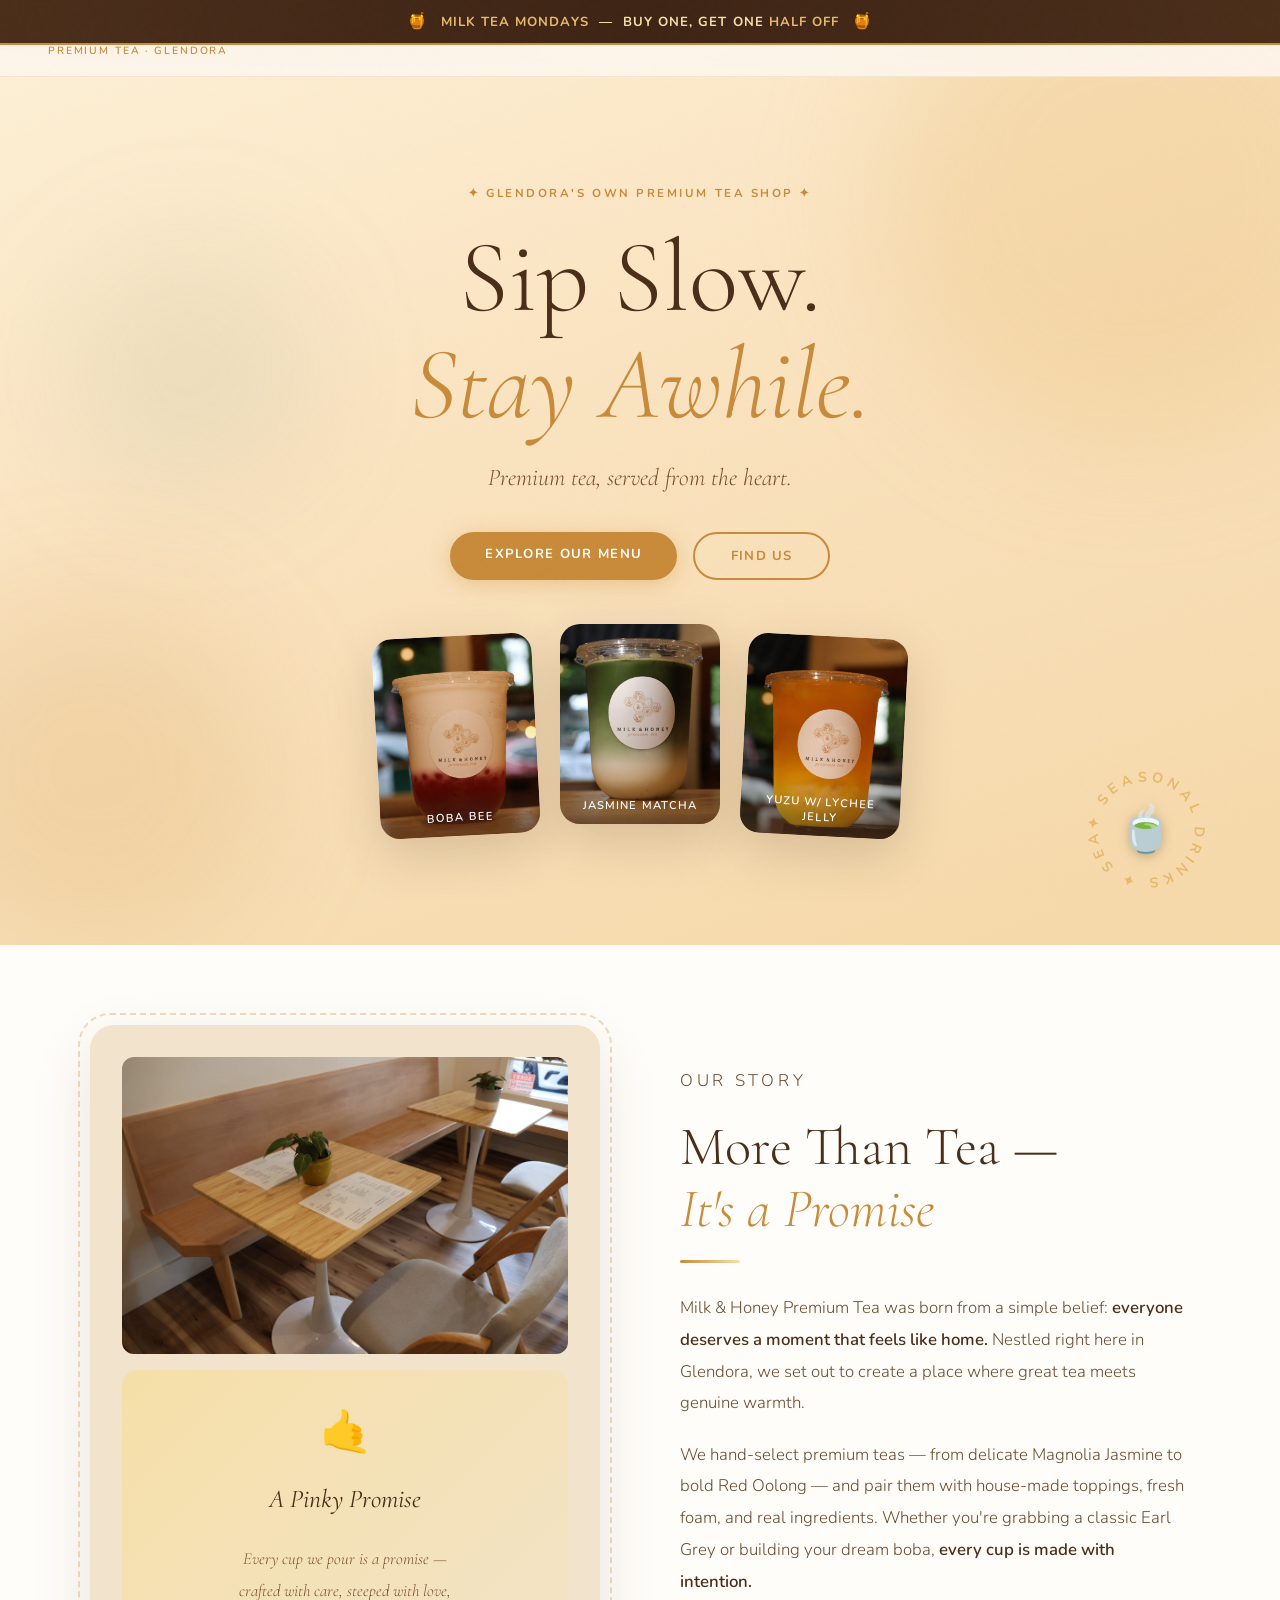
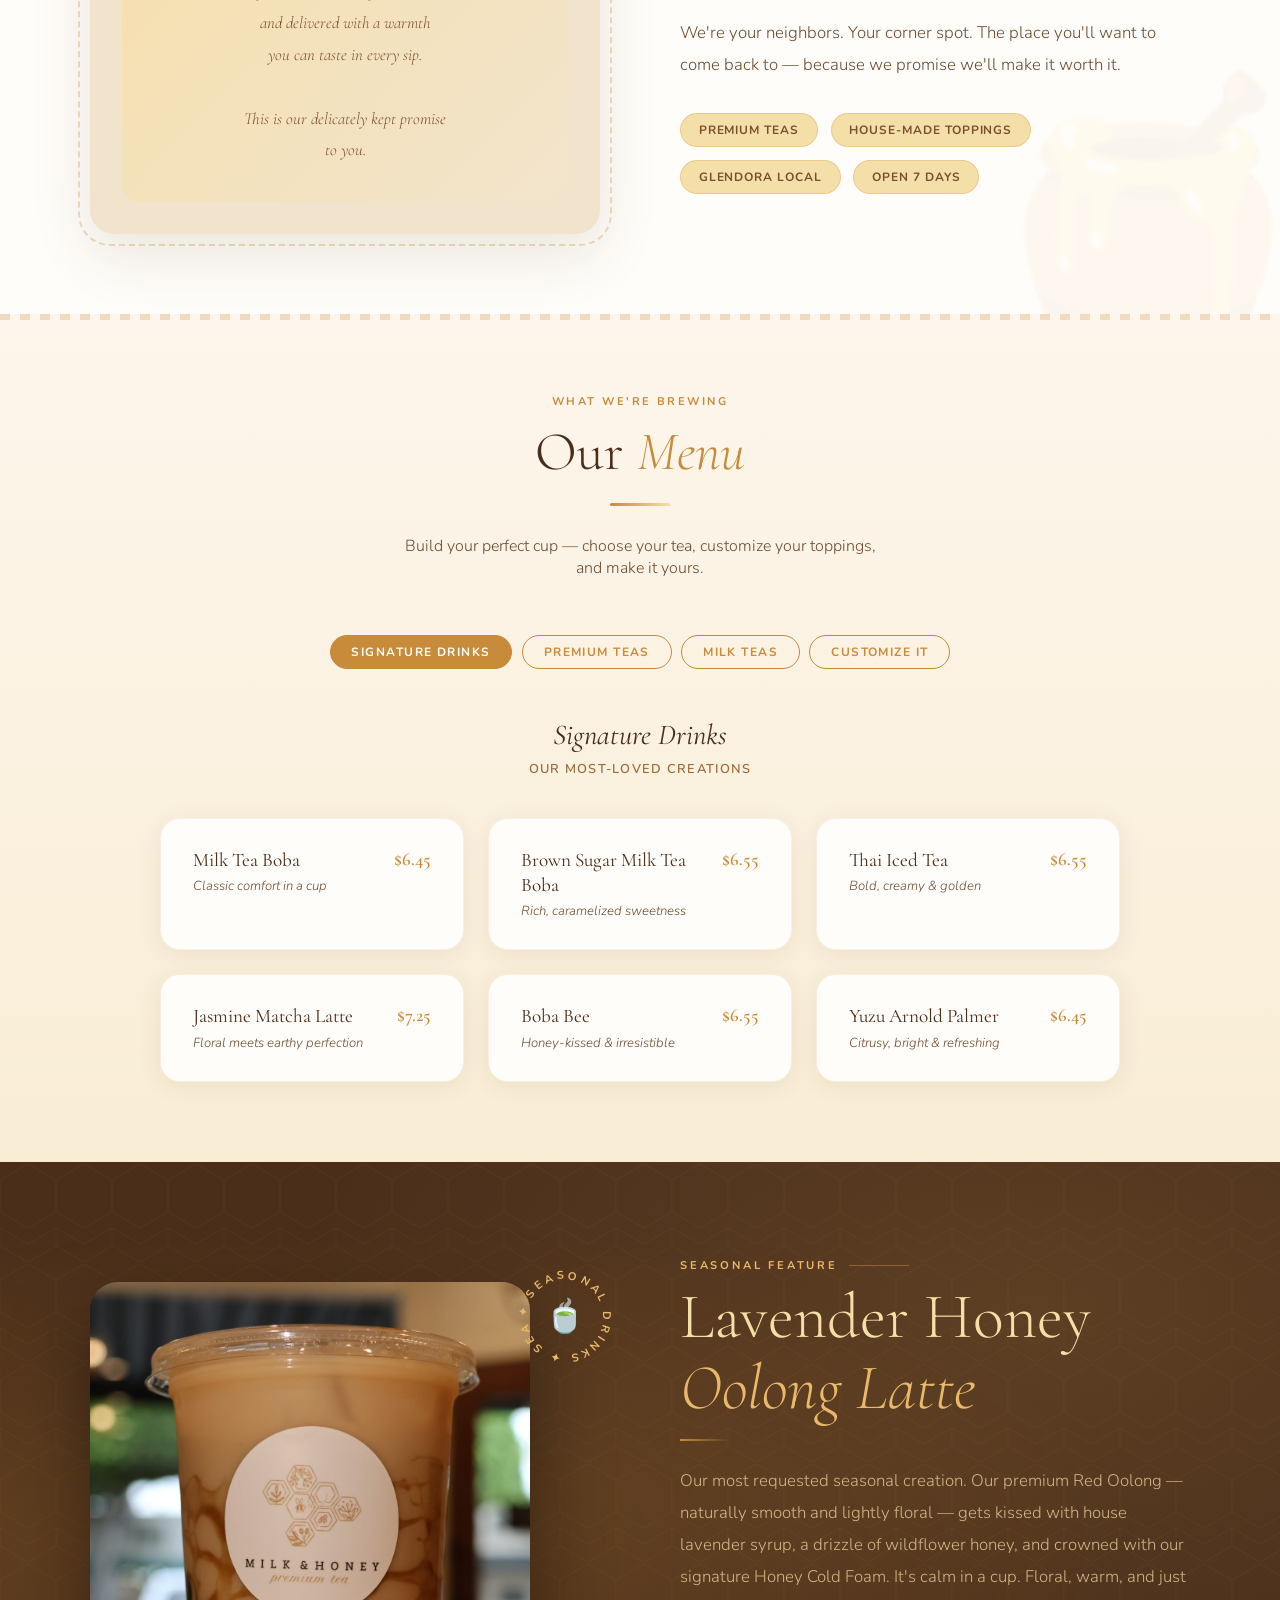
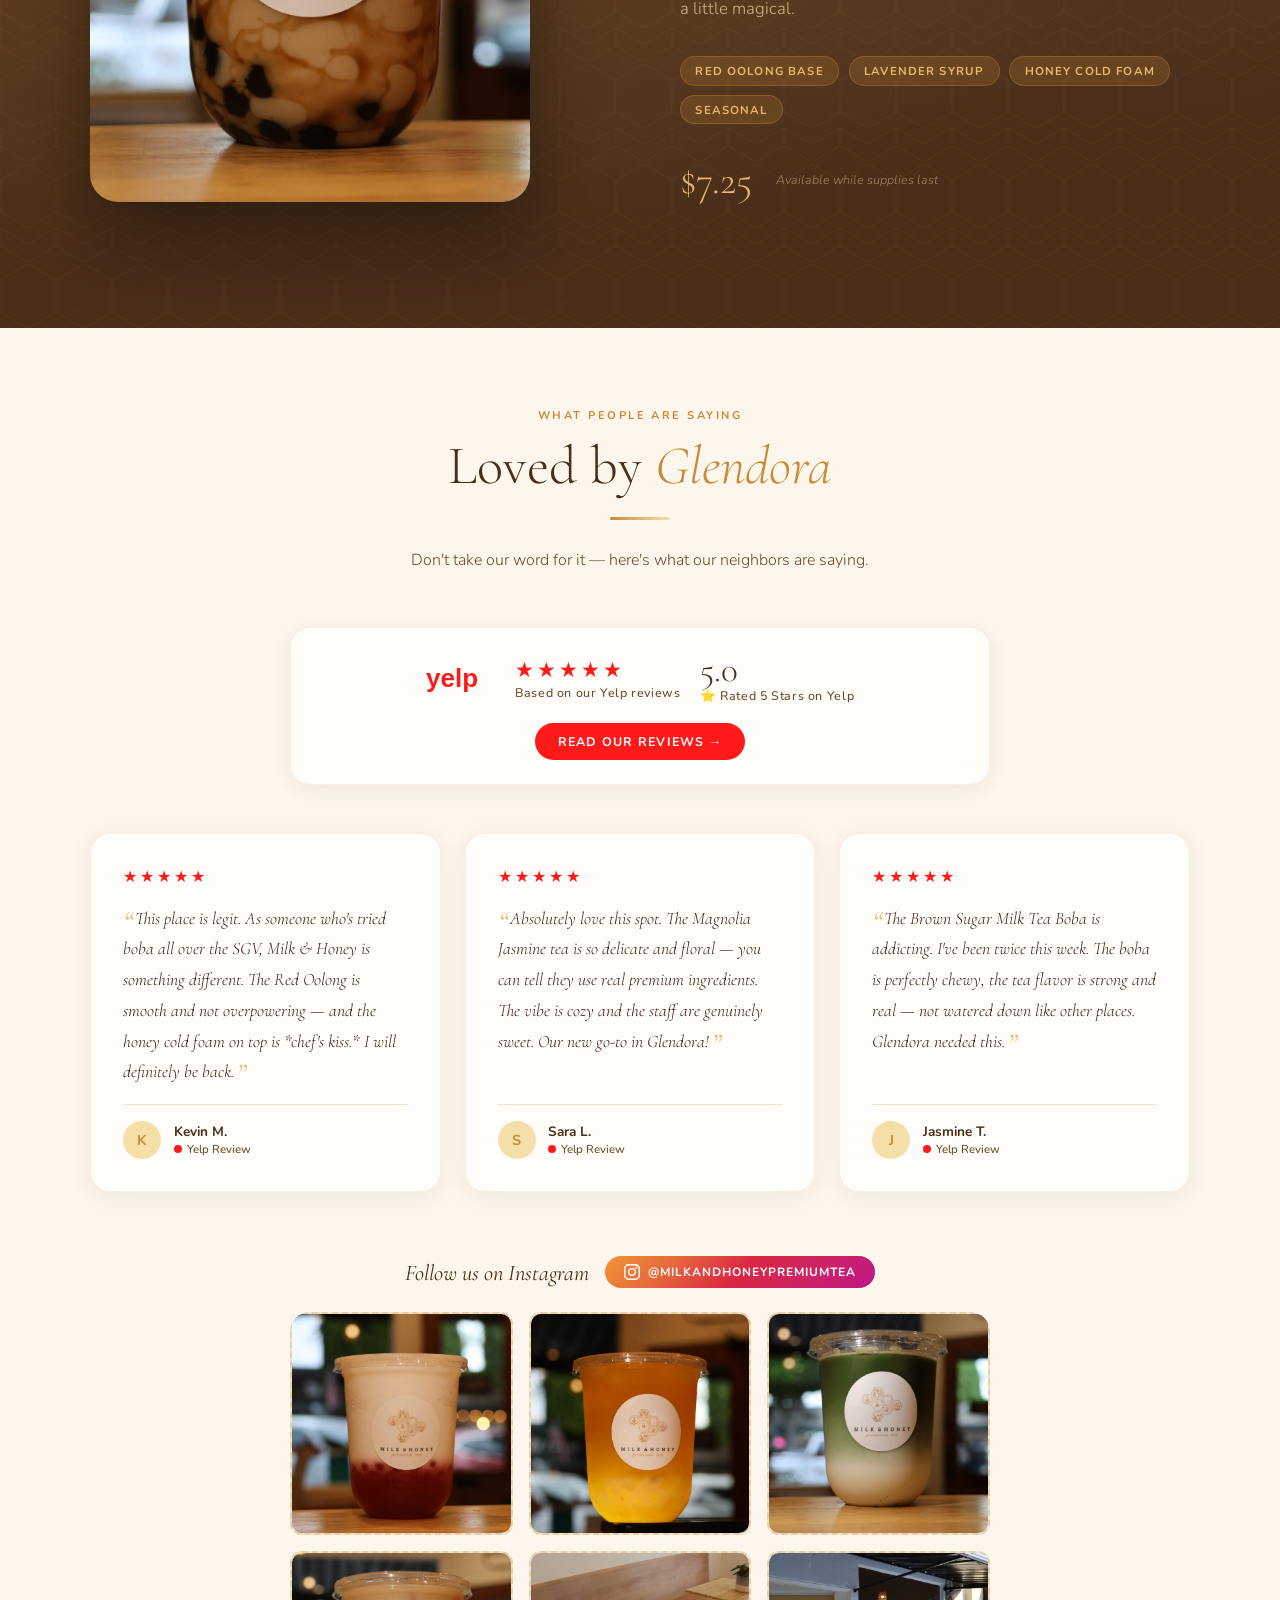
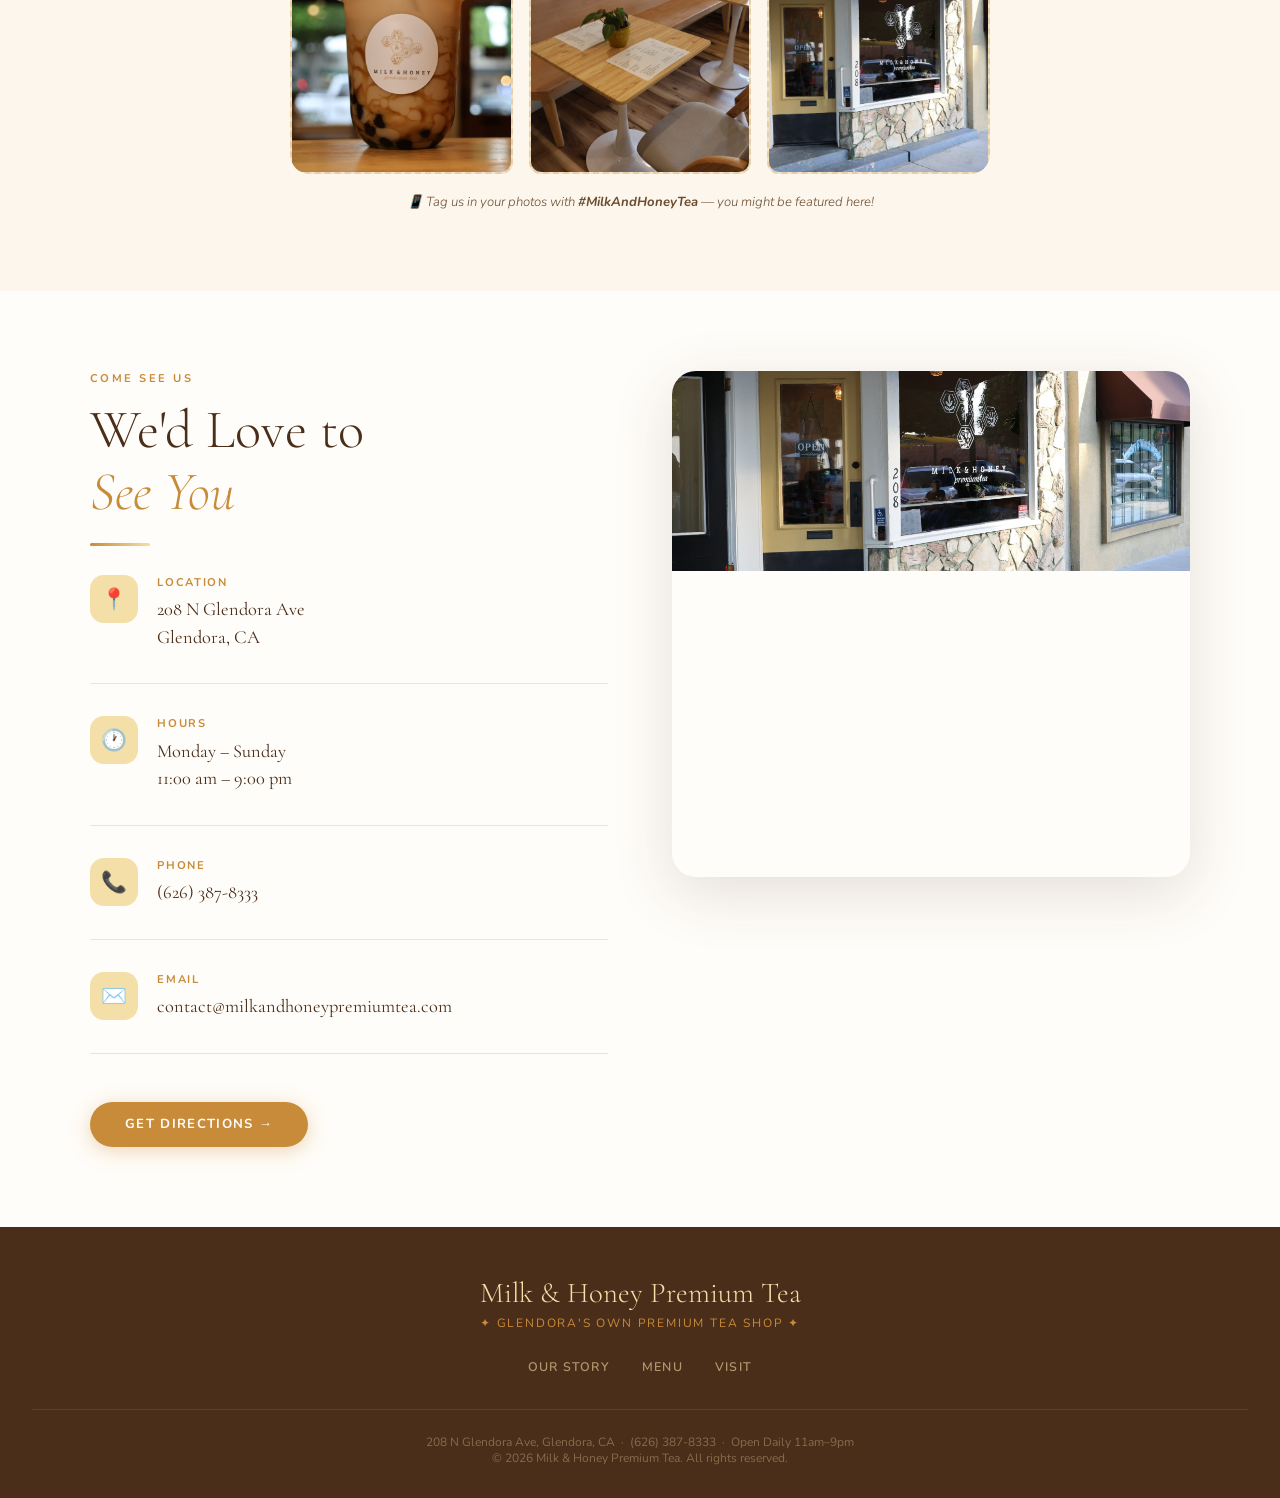
==== index.html @ 5b4aa3fb "Add files via upload" ====
<!DOCTYPE html>
<html lang="en">
<head>
<meta charset="UTF-8" />
<meta name="viewport" content="width=device-width, initial-scale=1.0" />
<title>Milk & Honey Premium Tea — Glendora's Own Premium Tea Shop</title>
<meta name="description" content="Milk & Honey Premium Tea is Glendora's cozy bubble tea house. Premium teas, boba drinks, and handcrafted lattes. Visit us at 208 N Glendora Ave. Open daily 11am–9pm." />
<link rel="preconnect" href="https://fonts.googleapis.com" />
<link rel="preconnect" href="https://fonts.gstatic.com" crossorigin />
<link href="https://fonts.googleapis.com/css2?family=Cormorant+Garamond:ital,wght@0,300;0,400;0,600;1,300;1,400&family=Nunito:wght@300;400;500;600;700&display=swap" rel="stylesheet" />
<style>
  :root {
    --honey:      #C88B3A;
    --honey-light:#E8B96A;
    --honey-pale: #F5DFA8;
    --cream:      #FDF6EC;
    --cream-dark: #F2E4CC;
    --warm-brown: #4A2E1A;
    --mid-brown:  #7A4F2D;
    --bark:       #9C6B3C;
    --sage:       #8A9E7E;
    --blush:      #EAD5C5;
    --white:      #FFFDF9;
    --text:       #3A2214;
    --text-soft:  #6B4C30;
  }

  *, *::before, *::after { box-sizing: border-box; margin: 0; padding: 0; }

  html { scroll-behavior: smooth; }

  body {
    font-family: 'Nunito', sans-serif;
    background: var(--cream);
    color: var(--text);
    overflow-x: hidden;
  }

  /* ========== NOISE TEXTURE OVERLAY ========== */
  body::before {
    content: '';
    position: fixed;
    inset: 0;
    background-image: url("data:image/svg+xml,%3Csvg viewBox='0 0 200 200' xmlns='http://www.w3.org/2000/svg'%3E%3Cfilter id='n'%3E%3CfeTurbulence type='fractalNoise' baseFrequency='0.9' numOctaves='4' stitchTiles='stitch'/%3E%3C/filter%3E%3Crect width='100%25' height='100%25' filter='url(%23n)' opacity='0.035'/%3E%3C/svg%3E");
    pointer-events: none;
    z-index: 9999;
    opacity: 0.4;
  }

  /* ========== MONDAY PROMO BANNER ========== */
  .monday-banner {
    display: block;
    background: linear-gradient(90deg, var(--warm-brown), #3E2415, var(--warm-brown));
    color: var(--honey-pale);
    text-align: center;
    padding: 0.65rem 2rem;
    font-size: 0.82rem;
    font-weight: 700;
    letter-spacing: 0.08em;
    text-transform: uppercase;
    position: relative;
    z-index: 101;
    border-bottom: 2px solid var(--honey);
  }
  .monday-banner span {
    color: var(--honey-light);
  }
  .monday-banner .bee {
    font-size: 1rem;
    margin: 0 0.5rem;
  }

/* ========== NAV ========== */
  nav {
    position: fixed;
    top: 0; left: 0; right: 0;
    z-index: 100;
    display: flex;
    align-items: center;
    justify-content: space-between;
    padding: 1.1rem 3rem;
    background: rgba(253, 246, 236, 0.92);
    backdrop-filter: blur(12px);
    border-bottom: 1px solid rgba(200,139,58,0.15);
    transition: box-shadow 0.3s;
  }
  nav.scrolled { box-shadow: 0 2px 24px rgba(74,46,26,0.10); }

  .nav-brand {
    font-family: 'Cormorant Garamond', serif;
    font-size: 1.45rem;
    font-weight: 400;
    color: var(--warm-brown);
    letter-spacing: 0.02em;
    text-decoration: none;
    line-height: 1.2;
  }
  .nav-brand span { display: block; font-size: 0.65rem; letter-spacing: 0.18em; text-transform: uppercase; color: var(--honey); font-family: 'Nunito', sans-serif; font-weight: 600; }

  .nav-links { display: flex; gap: 2.5rem; list-style: none; align-items: center; }
  .nav-links a {
    font-size: 0.8rem;
    letter-spacing: 0.14em;
    text-transform: uppercase;
    font-weight: 600;
    color: var(--mid-brown);
    text-decoration: none;
    transition: color 0.2s;
  }
  .nav-links a:hover { color: var(--honey); }
  .nav-links .order-btn { display: none !important; } 
  .nav-links .order-btn-HIDDEN {
    background: var(--honey);
    color: var(--white) !important;
    padding: 0.55rem 1.3rem;
    border-radius: 50px;
    transition: background 0.2s, transform 0.15s;
  }
  .nav-links .order-btn:hover { background: var(--warm-brown); transform: translateY(-1px); }

  /* ========== HERO ========== */
  .hero {
    min-height: 100vh;
    display: flex;
    flex-direction: column;
    align-items: center;
    justify-content: center;
    text-align: center;
    padding: 6rem 2rem 4rem;
    position: relative;
    overflow: hidden;
    background: linear-gradient(160deg, #FDF0D5 0%, #FAE3C0 40%, #F5D8A8 100%);
  }

  /* Honey drip decorative top */
  .hero::before {
    content: '';
    position: absolute;
    top: -2px; left: 0; right: 0;
    height: 8px;
    background: linear-gradient(90deg, var(--honey-light), var(--honey), var(--honey-pale), var(--honey), var(--honey-light));
    z-index: 2;
  }

  /* Decorative circles */
  .hero-orb {
    position: absolute;
    border-radius: 50%;
    filter: blur(60px);
    pointer-events: none;
  }
  .hero-orb-1 { width: 500px; height: 500px; background: rgba(232,185,106,0.25); top: -100px; right: -100px; }
  .hero-orb-2 { width: 350px; height: 350px; background: rgba(200,139,58,0.15); bottom: 0; left: -80px; }
  .hero-orb-3 { width: 250px; height: 250px; background: rgba(138,158,126,0.12); top: 200px; left: 5%; }

  .hero-eyebrow {
    font-size: 0.72rem;
    letter-spacing: 0.22em;
    text-transform: uppercase;
    color: var(--honey);
    font-weight: 700;
    margin-bottom: 1.4rem;
    opacity: 0;
    animation: fadeUp 0.8s 0.2s forwards;
  }

  .hero h1 {
    font-family: 'Cormorant Garamond', serif;
    font-size: clamp(3.2rem, 8vw, 6.5rem);
    font-weight: 300;
    color: var(--warm-brown);
    line-height: 1.05;
    max-width: 780px;
    margin-bottom: 0.5rem;
    opacity: 0;
    animation: fadeUp 0.9s 0.4s forwards;
  }
  .hero h1 em { font-style: italic; color: var(--honey); }

  .hero-tagline {
    font-family: 'Cormorant Garamond', serif;
    font-size: clamp(1.1rem, 2.5vw, 1.5rem);
    font-weight: 300;
    font-style: italic;
    color: var(--mid-brown);
    margin-top: 1rem;
    margin-bottom: 2.5rem;
    opacity: 0;
    animation: fadeUp 0.9s 0.6s forwards;
  }

  .hero-ctas {
    display: flex;
    gap: 1rem;
    flex-wrap: wrap;
    justify-content: center;
    opacity: 0;
    animation: fadeUp 0.9s 0.8s forwards;
  }

  .btn-primary {
    background: var(--honey);
    color: var(--white);
    padding: 0.85rem 2.2rem;
    border-radius: 50px;
    text-decoration: none;
    font-size: 0.82rem;
    letter-spacing: 0.1em;
    text-transform: uppercase;
    font-weight: 700;
    transition: background 0.25s, transform 0.2s, box-shadow 0.25s;
    box-shadow: 0 4px 20px rgba(200,139,58,0.35);
  }
  .btn-primary:hover { background: var(--warm-brown); transform: translateY(-2px); box-shadow: 0 8px 30px rgba(74,46,26,0.25); }

  .btn-outline {
    border: 2px solid var(--honey);
    color: var(--honey);
    padding: 0.82rem 2.2rem;
    border-radius: 50px;
    text-decoration: none;
    font-size: 0.82rem;
    letter-spacing: 0.1em;
    text-transform: uppercase;
    font-weight: 700;
    transition: all 0.25s;
  }
  .btn-outline:hover { background: var(--honey); color: var(--white); transform: translateY(-2px); }

  /* Floating tea cups decoration */
  .hero-images {
    display: flex;
    gap: 1.5rem;
    margin-top: 3.5rem;
    opacity: 0;
    animation: fadeUp 1s 1s forwards;
  }
  .tea-card-mini {
    width: 160px;
    height: 200px;
    border-radius: 20px;
    overflow: hidden;
    box-shadow: 0 16px 50px rgba(74,46,26,0.18);
    position: relative;
    transform: rotate(-3deg);
    transition: transform 0.3s;
  }
  .tea-card-mini:nth-child(2) { transform: rotate(0deg) translateY(-12px); }
  .tea-card-mini:nth-child(3) { transform: rotate(3deg); }
  .tea-card-mini:hover { transform: rotate(0deg) translateY(-8px) scale(1.04); }
  .tea-card-mini img { width: 100%; height: 100%; object-fit: cover; }
  .tea-card-mini .label {
    position: absolute;
    bottom: 0; left: 0; right: 0;
    background: linear-gradient(transparent, rgba(74,46,26,0.75));
    color: #fff;
    font-size: 0.7rem;
    letter-spacing: 0.1em;
    text-transform: uppercase;
    font-weight: 600;
    padding: 1.2rem 0.8rem 0.7rem;
    text-align: center;
  }

  /* ========== SECTION DEFAULTS ========== */
  section { padding: 5rem 2rem; }
  .container { max-width: 1100px; margin: 0 auto; }
  .section-label {
    font-size: 0.7rem;
    letter-spacing: 0.22em;
    text-transform: uppercase;
    color: var(--honey);
    font-weight: 700;
    margin-bottom: 0.8rem;
  }
  .section-title {
    font-family: 'Cormorant Garamond', serif;
    font-size: clamp(2.2rem, 5vw, 3.4rem);
    font-weight: 300;
    color: var(--warm-brown);
    line-height: 1.15;
    margin-bottom: 1.2rem;
  }
  .section-title em { font-style: italic; color: var(--honey); }
  .divider {
    width: 60px; height: 3px;
    background: linear-gradient(90deg, var(--honey), var(--honey-pale));
    border-radius: 2px;
    margin-bottom: 1.8rem;
  }

  /* ========== ABOUT ========== */
  .about {
    background: var(--white);
    position: relative;
    overflow: hidden;
  }
  .about::after {
    content: '🍯';
    position: absolute;
    font-size: 18rem;
    opacity: 0.04;
    right: -3rem;
    bottom: -4rem;
    line-height: 1;
  }
  .about-inner {
    display: grid;
    grid-template-columns: 1fr 1fr;
    gap: 5rem;
    align-items: center;
  }
  .about-visual {
    position: relative;
  }
  .about-img-frame {
    background: var(--cream-dark);
    border-radius: 24px;
    padding: 2rem;
    box-shadow: 0 20px 60px rgba(74,46,26,0.12);
    position: relative;
  }
  .about-img-frame::before {
    content: '';
    position: absolute;
    inset: -12px;
    border: 2px dashed rgba(200,139,58,0.3);
    border-radius: 32px;
    pointer-events: none;
  }
  .about-poem-box {
    background: linear-gradient(135deg, var(--honey-pale), var(--cream-dark));
    border-radius: 16px;
    padding: 2.2rem;
    text-align: center;
  }
  .about-poem-box .poem-title {
    font-family: 'Cormorant Garamond', serif;
    font-size: 1.6rem;
    font-weight: 400;
    font-style: italic;
    color: var(--warm-brown);
    margin-bottom: 1.2rem;
  }
  .about-poem-box p {
    font-family: 'Cormorant Garamond', serif;
    font-size: 1.05rem;
    font-style: italic;
    color: var(--mid-brown);
    line-height: 1.9;
    font-weight: 300;
  }
  .pinky-icon {
    font-size: 2.5rem;
    display: block;
    margin-bottom: 1rem;
  }

  .about-text { position: relative; z-index: 1; }
  .about-text p {
    font-size: 1.05rem;
    color: var(--text-soft);
    line-height: 1.9;
    margin-bottom: 1.2rem;
    font-weight: 300;
  }
  .about-text p strong { color: var(--warm-brown); font-weight: 600; }
  .about-badges {
    display: flex;
    gap: 0.8rem;
    flex-wrap: wrap;
    margin-top: 2rem;
  }
  .badge {
    background: var(--honey-pale);
    color: var(--mid-brown);
    font-size: 0.75rem;
    font-weight: 700;
    letter-spacing: 0.08em;
    text-transform: uppercase;
    padding: 0.5rem 1.1rem;
    border-radius: 50px;
    border: 1px solid rgba(200,139,58,0.25);
  }

  /* ========== MENU ========== */
  .menu-section {
    background: linear-gradient(180deg, var(--cream) 0%, #F9EDD5 100%);
    position: relative;
  }
  .menu-section::before {
    content: '';
    position: absolute;
    top: 0; left: 0; right: 0;
    height: 6px;
    background: repeating-linear-gradient(90deg, var(--honey) 0, var(--honey) 10px, transparent 10px, transparent 20px);
    opacity: 0.25;
  }

  .menu-header { text-align: center; margin-bottom: 3.5rem; }
  .menu-header .divider { margin: 0 auto 1.8rem; }

  /* Category tabs */
  .menu-tabs {
    display: flex;
    gap: 0.6rem;
    flex-wrap: wrap;
    justify-content: center;
    margin-bottom: 3rem;
  }
  .tab-btn {
    background: transparent;
    border: 1.5px solid var(--honey);
    color: var(--honey);
    font-family: 'Nunito', sans-serif;
    font-size: 0.75rem;
    font-weight: 700;
    letter-spacing: 0.12em;
    text-transform: uppercase;
    padding: 0.5rem 1.3rem;
    border-radius: 50px;
    cursor: pointer;
    transition: all 0.2s;
  }
  .tab-btn.active, .tab-btn:hover {
    background: var(--honey);
    color: var(--white);
  }

  /* Menu categories */
  .menu-category { display: none; }
  .menu-category.active { display: block; animation: fadeIn 0.4s forwards; }

  .menu-cat-title {
    font-family: 'Cormorant Garamond', serif;
    font-size: 1.8rem;
    font-style: italic;
    font-weight: 400;
    color: var(--warm-brown);
    text-align: center;
    margin-bottom: 0.5rem;
  }
  .menu-cat-sub {
    text-align: center;
    font-size: 0.8rem;
    letter-spacing: 0.1em;
    text-transform: uppercase;
    color: var(--bark);
    margin-bottom: 2.5rem;
    font-weight: 600;
  }

  /* Signature drinks — card layout */
  .menu-cards {
    display: grid;
    grid-template-columns: repeat(auto-fill, minmax(280px, 1fr));
    gap: 1.5rem;
    max-width: 960px;
    margin: 0 auto;
  }
  .menu-card {
    background: var(--white);
    border-radius: 20px;
    padding: 1.8rem 2rem;
    box-shadow: 0 4px 24px rgba(74,46,26,0.08);
    border: 1px solid rgba(200,139,58,0.12);
    transition: transform 0.25s, box-shadow 0.25s;
    display: flex;
    justify-content: space-between;
    align-items: flex-start;
  }
  .menu-card:hover { transform: translateY(-4px); box-shadow: 0 12px 40px rgba(74,46,26,0.14); }
  .menu-card-name {
    font-family: 'Cormorant Garamond', serif;
    font-size: 1.2rem;
    font-weight: 400;
    color: var(--warm-brown);
    line-height: 1.3;
    flex: 1;
  }
  .menu-card-desc {
    font-size: 0.82rem;
    color: var(--text-soft);
    margin-top: 0.3rem;
    font-weight: 300;
    font-style: italic;
  }
  .menu-card-price {
    font-family: 'Cormorant Garamond', serif;
    font-size: 1.15rem;
    font-weight: 600;
    color: var(--honey);
    white-space: nowrap;
    margin-left: 1rem;
  }

  /* Simple list layout */
  .menu-list {
    display: grid;
    grid-template-columns: repeat(auto-fill, minmax(220px, 1fr));
    gap: 0.8rem;
    max-width: 960px;
    margin: 0 auto;
  }
  .menu-list-item {
    background: var(--white);
    border-radius: 12px;
    padding: 0.9rem 1.2rem;
    display: flex;
    align-items: center;
    gap: 0.7rem;
    font-size: 0.92rem;
    color: var(--mid-brown);
    font-weight: 500;
    border: 1px solid rgba(200,139,58,0.12);
    transition: border-color 0.2s, background 0.2s;
  }
  .menu-list-item:hover { border-color: var(--honey-light); background: var(--cream-dark); }
  .menu-list-item::before { content: '✦'; color: var(--honey-light); font-size: 0.65rem; flex-shrink: 0; }

  /* Toppings/foam grid */
  .add-on-grid {
    max-width: 960px;
    margin: 0 auto;
    display: grid;
    grid-template-columns: 1fr 1fr;
    gap: 2rem;
  }
  .add-on-box {
    background: var(--white);
    border-radius: 20px;
    padding: 2rem;
    border: 1px solid rgba(200,139,58,0.15);
    box-shadow: 0 4px 20px rgba(74,46,26,0.06);
  }
  .add-on-box-title {
    font-family: 'Cormorant Garamond', serif;
    font-size: 1.3rem;
    font-weight: 400;
    color: var(--warm-brown);
    margin-bottom: 0.3rem;
  }
  .add-on-price-tag {
    display: inline-block;
    background: var(--honey-pale);
    color: var(--honey);
    font-size: 0.72rem;
    font-weight: 700;
    letter-spacing: 0.1em;
    padding: 0.2rem 0.7rem;
    border-radius: 50px;
    margin-bottom: 1rem;
  }
  .add-on-items {
    display: flex;
    flex-wrap: wrap;
    gap: 0.5rem;
  }
  .add-on-item {
    background: var(--cream);
    color: var(--text-soft);
    font-size: 0.8rem;
    padding: 0.35rem 0.85rem;
    border-radius: 50px;
    font-weight: 500;
    border: 1px solid var(--cream-dark);
    transition: all 0.2s;
  }
  .add-on-item:hover { background: var(--honey-pale); border-color: var(--honey-light); color: var(--warm-brown); cursor: default; }

  /* ========== ORDER BANNER ========== */
  .order-banner {
    background: var(--warm-brown);
    padding: 4rem 2rem;
    text-align: center;
    position: relative;
    overflow: hidden;
  }
  .order-banner::before {
    content: '';
    position: absolute;
    inset: 0;
    background: radial-gradient(ellipse at 70% 50%, rgba(200,139,58,0.25) 0%, transparent 65%);
  }
  .order-banner h2 {
    font-family: 'Cormorant Garamond', serif;
    font-size: clamp(2rem, 5vw, 3rem);
    font-weight: 300;
    color: var(--honey-pale);
    margin-bottom: 0.8rem;
    position: relative;
  }
  .order-banner p {
    font-size: 1rem;
    color: rgba(245,223,168,0.75);
    margin-bottom: 2rem;
    font-weight: 300;
    position: relative;
    max-width: 480px;
    margin-left: auto;
    margin-right: auto;
  }
  .order-banner .btn-primary {
    background: var(--honey);
    font-size: 0.9rem;
    padding: 1rem 2.8rem;
    position: relative;
    box-shadow: 0 8px 32px rgba(0,0,0,0.3);
  }
  .order-banner .btn-primary:hover { background: var(--honey-light); color: var(--warm-brown); }

  /* ========== VISIT ========== */
  .visit { background: var(--white); }
  .visit-inner {
    display: grid;
    grid-template-columns: 1fr 1fr;
    gap: 4rem;
    align-items: start;
  }
  .visit-info { }
  .info-row {
    display: flex;
    gap: 1.2rem;
    align-items: flex-start;
    margin-bottom: 2rem;
    padding-bottom: 2rem;
    border-bottom: 1px solid var(--cream-dark);
  }
  .info-row:last-child { border-bottom: none; }
  .info-icon {
    width: 48px;
    height: 48px;
    background: var(--honey-pale);
    border-radius: 14px;
    display: flex;
    align-items: center;
    justify-content: center;
    font-size: 1.3rem;
    flex-shrink: 0;
  }
  .info-label {
    font-size: 0.7rem;
    letter-spacing: 0.15em;
    text-transform: uppercase;
    color: var(--honey);
    font-weight: 700;
    margin-bottom: 0.4rem;
  }
  .info-value {
    font-family: 'Cormorant Garamond', serif;
    font-size: 1.15rem;
    color: var(--warm-brown);
    font-weight: 400;
    line-height: 1.5;
  }
  .info-value a { color: var(--warm-brown); text-decoration: none; }
  .info-value a:hover { color: var(--honey); }

  .visit-map {
    border-radius: 24px;
    overflow: hidden;
    box-shadow: 0 16px 60px rgba(74,46,26,0.15);
    height: auto;
  }
  .visit-map iframe { width: 100%; height: 300px; border: 0; display: block; }

  /* ========== FOOTER ========== */
  footer {
    background: var(--warm-brown);
    color: rgba(245,223,168,0.7);
    padding: 3rem 2rem 2rem;
    text-align: center;
  }
  .footer-brand {
    font-family: 'Cormorant Garamond', serif;
    font-size: 1.8rem;
    font-weight: 300;
    color: var(--honey-pale);
    margin-bottom: 0.3rem;
  }
  .footer-tag {
    font-size: 0.75rem;
    letter-spacing: 0.15em;
    text-transform: uppercase;
    color: var(--honey);
    margin-bottom: 1.5rem;
  }
  .footer-links {
    display: flex;
    gap: 2rem;
    justify-content: center;
    list-style: none;
    margin-bottom: 2rem;
    flex-wrap: wrap;
  }
  .footer-links a {
    font-size: 0.78rem;
    letter-spacing: 0.1em;
    text-transform: uppercase;
    color: rgba(245,223,168,0.6);
    text-decoration: none;
    font-weight: 600;
    transition: color 0.2s;
  }
  .footer-links a:hover { color: var(--honey-light); }
  .footer-copy {
    font-size: 0.75rem;
    color: rgba(245,223,168,0.35);
    border-top: 1px solid rgba(200,139,58,0.2);
    padding-top: 1.5rem;
    margin-top: 1.5rem;
  }

  /* ========== SOCIAL PROOF ========== */
  .social-proof {
    background: var(--cream);
    padding: 5rem 2rem;
    position: relative;
    overflow: hidden;
  }
  .social-proof-header { text-align: center; margin-bottom: 3.5rem; }
  .social-proof-header .divider { margin: 0 auto 1.8rem; }

  /* ---- Yelp badge strip ---- */
  .yelp-strip {
    display: flex;
    align-items: center;
    justify-content: center;
    gap: 1.5rem;
    background: var(--white);
    border-radius: 20px;
    padding: 1.5rem 2.5rem;
    margin-bottom: 3rem;
    max-width: 700px;
    margin-left: auto;
    margin-right: auto;
    box-shadow: 0 4px 20px rgba(74,46,26,0.07);
    border: 1px solid rgba(200,139,58,0.12);
    flex-wrap: wrap;
    gap: 1.2rem;
  }
  .yelp-logo { display: flex; align-items: center; gap: 0.5rem; }
  .yelp-logo svg { width: 70px; height: auto; }
  .yelp-stars { display: flex; gap: 3px; }
  .yelp-star { color: #FF1A1A; font-size: 1.3rem; }
  .yelp-info { text-align: left; }
  .yelp-rating-num {
    font-family: 'Cormorant Garamond', serif;
    font-size: 2.2rem;
    font-weight: 300;
    color: var(--warm-brown);
    line-height: 1;
  }
  .yelp-count {
    font-size: 0.78rem;
    color: var(--text-soft);
    font-weight: 500;
    letter-spacing: 0.05em;
  }
  .yelp-btn {
    background: #FF1A1A;
    color: #fff;
    text-decoration: none;
    font-size: 0.78rem;
    font-weight: 700;
    letter-spacing: 0.1em;
    text-transform: uppercase;
    padding: 0.6rem 1.4rem;
    border-radius: 50px;
    transition: background 0.2s, transform 0.2s;
    white-space: nowrap;
  }
  .yelp-btn:hover { background: #cc0000; transform: translateY(-1px); }

  /* ---- Review cards ---- */
  .reviews-grid {
    display: grid;
    grid-template-columns: repeat(auto-fill, minmax(300px, 1fr));
    gap: 1.5rem;
    max-width: 1100px;
    margin: 0 auto 4rem;
  }
  .review-card {
    background: var(--white);
    border-radius: 20px;
    padding: 2rem;
    box-shadow: 0 4px 24px rgba(74,46,26,0.07);
    border: 1px solid rgba(200,139,58,0.12);
    display: flex;
    flex-direction: column;
    gap: 1rem;
    transition: transform 0.25s, box-shadow 0.25s;
  }
  .review-card:hover { transform: translateY(-4px); box-shadow: 0 12px 40px rgba(74,46,26,0.12); }
  .review-stars { display: flex; gap: 3px; }
  .review-star { color: #FF1A1A; font-size: 1rem; }
  .review-text {
    font-family: 'Cormorant Garamond', serif;
    font-size: 1.1rem;
    font-style: italic;
    font-weight: 300;
    color: var(--text);
    line-height: 1.75;
    flex: 1;
  }
  .review-text::before { content: '\201C'; color: var(--honey-light); font-size: 2rem; line-height: 0; vertical-align: -0.5rem; margin-right: 2px; }
  .review-text::after  { content: '\201D'; color: var(--honey-light); font-size: 2rem; line-height: 0; vertical-align: -0.5rem; margin-left: 2px; }
  .review-meta {
    display: flex;
    align-items: center;
    gap: 0.8rem;
    padding-top: 1rem;
    border-top: 1px solid var(--cream-dark);
  }
  .review-avatar {
    width: 38px; height: 38px;
    border-radius: 50%;
    background: var(--honey-pale);
    display: flex;
    align-items: center;
    justify-content: center;
    font-size: 0.9rem;
    font-weight: 700;
    color: var(--honey);
    flex-shrink: 0;
  }
  .review-name {
    font-size: 0.85rem;
    font-weight: 700;
    color: var(--warm-brown);
    line-height: 1.3;
  }
  .review-source {
    font-size: 0.72rem;
    color: var(--text-soft);
    font-weight: 500;
    display: flex;
    align-items: center;
    gap: 0.3rem;
  }
  .review-source::before { content: ''; display: inline-block; width: 8px; height: 8px; border-radius: 50%; background: #FF1A1A; }

  /* ---- Instagram section ---- */
  .insta-section { margin-top: 1rem; }
  .insta-header {
    display: flex;
    align-items: center;
    justify-content: center;
    gap: 1rem;
    margin-bottom: 1.5rem;
    flex-wrap: wrap;
  }
  .insta-handle {
    font-family: 'Cormorant Garamond', serif;
    font-size: 1.4rem;
    font-weight: 400;
    font-style: italic;
    color: var(--warm-brown);
  }
  .insta-badge {
    display: flex;
    align-items: center;
    gap: 0.5rem;
    text-decoration: none;
    background: linear-gradient(135deg, #f09433 0%, #e6683c 25%, #dc2743 50%, #cc2366 75%, #bc1888 100%);
    color: #fff;
    font-size: 0.75rem;
    font-weight: 700;
    letter-spacing: 0.08em;
    text-transform: uppercase;
    padding: 0.5rem 1.2rem;
    border-radius: 50px;
    transition: opacity 0.2s, transform 0.2s;
  }
  .insta-badge:hover { opacity: 0.88; transform: translateY(-1px); }
  .insta-grid {
    display: grid;
    grid-template-columns: repeat(3, 1fr);
    gap: 1rem;
    max-width: 700px;
    margin: 0 auto;
    border-radius: 20px;
    overflow: hidden;
  }
  .insta-placeholder {
    aspect-ratio: 1;
    background: var(--cream-dark);
    border-radius: 12px;
    display: flex;
    flex-direction: column;
    align-items: center;
    justify-content: center;
    gap: 0.5rem;
    cursor: pointer;
    transition: background 0.2s;
    text-decoration: none;
    border: 2px dashed rgba(200,139,58,0.25);
  }
  .insta-placeholder:hover { background: var(--honey-pale); }
  .insta-placeholder .insta-img {
    width: 100%;
    height: 100%;
    object-fit: cover;
    border-radius: 10px;
    display: block;
  }
  .insta-placeholder-icon { font-size: 2rem; opacity: 0.4; }
  .insta-placeholder-text { font-size: 0.7rem; color: var(--text-soft); font-weight: 600; letter-spacing: 0.08em; text-transform: uppercase; }
  .insta-note {
    text-align: center;
    margin-top: 1.2rem;
    font-size: 0.82rem;
    color: var(--text-soft);
    font-style: italic;
    font-weight: 300;
  }

  /* ========== HONEY DRIP DECOR ========== */
  .honey-drip {
    display: flex;
    justify-content: center;
    gap: 1.5rem;
    padding: 1.5rem 0;
    opacity: 0.25;
  }
  .drip { width: 3px; border-radius: 3px; background: var(--honey); }

  /* ========== ANIMATIONS ========== */
  @keyframes fadeUp {
    from { opacity: 0; transform: translateY(22px); }
    to   { opacity: 1; transform: translateY(0); }
  }
  @keyframes fadeIn {
    from { opacity: 0; } to { opacity: 1; }
  }

  .reveal {
    opacity: 0;
    transform: translateY(28px);
    transition: opacity 0.7s ease, transform 0.7s ease;
  }
  .reveal.visible { opacity: 1; transform: translateY(0); }

  /* ========== HAMBURGER ========== */
  .hamburger {
    display: none;
    background: none;
    border: none;
    cursor: pointer;
    flex-direction: column;
    gap: 5px;
    padding: 4px;
  }
  .hamburger span { display: block; width: 24px; height: 2px; background: var(--warm-brown); border-radius: 2px; transition: all 0.3s; }

  /* ========== DOTM HERO BUTTON ========== */
  .hero-dotm-wrap {
    position: absolute;
    bottom: 2.8rem;
    right: 4rem;
    animation: fadeUp 1s 1.2s forwards;
    opacity: 0;
  }
  .dotm-hero-btn {
    display: flex;
    align-items: center;
    justify-content: center;
    position: relative;
    width: 140px;
    height: 140px;
    text-decoration: none;
    transition: transform 0.3s;
  }
  .dotm-hero-btn:hover { transform: scale(1.1); }
  .dotm-hero-btn svg {
    position: absolute;
    inset: 0;
    width: 100%;
    height: 100%;
    animation: rotateBadge 12s linear infinite;
  }
  .dotm-hero-btn-icon {
    font-size: 2.8rem;
    z-index: 1;
    line-height: 1;
    filter: drop-shadow(0 2px 6px rgba(74,46,26,0.3));
  }
  @media (max-width: 768px) {
    .hero-dotm-wrap { right: 1rem; bottom: 1.2rem; }
    .dotm-hero-btn { width: 110px; height: 110px; }
    .dotm-hero-btn-icon { font-size: 2.1rem; }
  }

  /* ========== DRINK OF THE MONTH ========== */
  .dotm {
    background: var(--warm-brown);
    position: relative;
    overflow: hidden;
    padding: 6rem 2rem;
  }
  .dotm::before {
    content: '';
    position: absolute;
    inset: 0;
    background:
      radial-gradient(ellipse at 20% 50%, rgba(200,139,58,0.22) 0%, transparent 60%),
      radial-gradient(ellipse at 80% 20%, rgba(232,185,106,0.12) 0%, transparent 50%);
  }
  /* Honeycomb pattern */
  .dotm::after {
    content: '';
    position: absolute;
    inset: 0;
    background-image: url("data:image/svg+xml,%3Csvg xmlns='http://www.w3.org/2000/svg' width='56' height='100'%3E%3Cpath d='M28 66L0 50V18L28 2l28 16v32L28 66zm0 34L0 84V66l28 16 28-16v18L28 100z' fill='none' stroke='rgba(200,139,58,0.07)' stroke-width='1'/%3E%3C/svg%3E");
    pointer-events: none;
  }

  .dotm-inner {
    display: grid;
    grid-template-columns: 1fr 1fr;
    gap: 5rem;
    align-items: center;
    max-width: 1100px;
    margin: 0 auto;
    position: relative;
    z-index: 1;
  }

  .dotm-visual {
    position: relative;
  }
  .dotm-img-wrap {
    position: relative;
    display: inline-block;
    width: 100%;
  }
  .dotm-img-wrap img {
    width: 100%;
    max-width: 440px;
    height: 520px;
    object-fit: cover;
    border-radius: 28px;
    display: block;
    box-shadow: 0 32px 80px rgba(0,0,0,0.45);
  }
  /* Rotating badge */
  .dotm-badge {
    position: absolute;
    top: -20px;
    right: -20px;
    width: 110px;
    height: 110px;
    display: flex;
    align-items: center;
    justify-content: center;
    z-index: 2;
  }
  .dotm-badge svg {
    position: absolute;
    inset: 0;
    width: 100%;
    height: 100%;
    animation: rotateBadge 18s linear infinite;
  }
  .dotm-badge-icon {
    font-size: 2rem;
    z-index: 1;
  }
  @keyframes rotateBadge {
    from { transform: rotate(0deg); }
    to   { transform: rotate(360deg); }
  }

  /* Glow behind image */
  .dotm-glow {
    position: absolute;
    width: 300px;
    height: 300px;
    background: radial-gradient(circle, rgba(200,139,58,0.4) 0%, transparent 70%);
    top: 50%;
    left: 50%;
    transform: translate(-50%, -50%);
    filter: blur(50px);
    z-index: 0;
    pointer-events: none;
  }

  .dotm-content { color: var(--cream); }

  .dotm-overline {
    font-size: 0.7rem;
    letter-spacing: 0.25em;
    text-transform: uppercase;
    color: var(--honey-light);
    font-weight: 700;
    margin-bottom: 0.6rem;
    display: flex;
    align-items: center;
    gap: 0.7rem;
  }
  .dotm-overline::after {
    content: '';
    flex: 1;
    max-width: 60px;
    height: 1px;
    background: var(--honey);
    opacity: 0.5;
  }

  .dotm-month-title {
    font-family: 'Cormorant Garamond', serif;
    font-size: clamp(2.5rem, 5vw, 4rem);
    font-weight: 300;
    color: var(--honey-pale);
    line-height: 1.1;
    margin-bottom: 1rem;
  }
  .dotm-month-title em {
    font-style: italic;
    color: var(--honey-light);
  }

  .dotm-divider {
    width: 50px;
    height: 2px;
    background: linear-gradient(90deg, var(--honey), transparent);
    margin-bottom: 1.5rem;
  }

  .dotm-desc {
    font-size: 1.05rem;
    color: rgba(245,223,168,0.75);
    line-height: 1.9;
    font-weight: 300;
    margin-bottom: 2rem;
  }

  .dotm-tags {
    display: flex;
    flex-wrap: wrap;
    gap: 0.6rem;
    margin-bottom: 2.2rem;
  }
  .dotm-tag {
    background: rgba(200,139,58,0.2);
    border: 1px solid rgba(200,139,58,0.35);
    color: var(--honey-light);
    font-size: 0.72rem;
    font-weight: 700;
    letter-spacing: 0.1em;
    text-transform: uppercase;
    padding: 0.35rem 0.9rem;
    border-radius: 50px;
  }

  .dotm-price-row {
    display: flex;
    align-items: center;
    gap: 1.5rem;
    margin-bottom: 2rem;
  }
  .dotm-price {
    font-family: 'Cormorant Garamond', serif;
    font-size: 2.5rem;
    font-weight: 300;
    color: var(--honey-light);
    line-height: 1;
  }
  .dotm-price-note {
    font-size: 0.78rem;
    color: rgba(245,223,168,0.5);
    font-weight: 300;
    font-style: italic;
  }

  .dotm .btn-primary {
    background: var(--honey);
    box-shadow: 0 8px 32px rgba(0,0,0,0.3);
  }
  .dotm .btn-primary:hover {
    background: var(--honey-light);
    color: var(--warm-brown);
  }

  /* ========== RESPONSIVE ========== */
  @media (max-width: 768px) {
    nav { padding: 1rem 1.5rem; }
    .nav-links { display: none; flex-direction: column; position: absolute; top: 100%; left: 0; right: 0; background: var(--cream); padding: 1.5rem; gap: 1.2rem; border-bottom: 2px solid var(--honey-pale); }
    .nav-links.open { display: flex; }
    .hamburger { display: flex; }
    .hero-images { display: none; }
    .about-inner { grid-template-columns: 1fr; gap: 2.5rem; }
    .dotm-inner { grid-template-columns: 1fr; gap: 2.5rem; }
    .dotm-img-wrap img { max-width: 100%; height: 360px; }
    .dotm-badge { top: -12px; right: -12px; width: 88px; height: 88px; }
    .reviews-grid { grid-template-columns: 1fr; }
    .insta-grid { grid-template-columns: repeat(3, 1fr); gap: 0.5rem; }
    .yelp-strip { flex-direction: column; text-align: center; }
    .yelp-info { text-align: center; }
    .visit-inner { grid-template-columns: 1fr; }
    .add-on-grid { grid-template-columns: 1fr; }
    .menu-cards { grid-template-columns: 1fr; }
    #dotm .reveal[style*="grid-template-columns:repeat(3"] { grid-template-columns: 1fr !important; }
  }
</style>
</head>
<body>

<!-- MONDAY PROMO BANNER -->
<div class="monday-banner" id="mondayBanner">
  <span class="bee">🍯</span>
  <span>Milk Tea Mondays</span> &nbsp;—&nbsp; Buy One, Get One <span>Half Off</span>
  <span class="bee">🍯</span>
</div>

<!-- NAV -->
<nav id="mainNav">
  <a href="#" class="nav-brand">
    Milk & Honey
    <span>Premium Tea · Glendora</span>
  </a>
  <ul class="nav-links" id="navLinks">
    <li><a href="#about">Our Story</a></li>
    <li><a href="#menu">Menu</a></li>
    <li><a href="#reviews">Reviews</a></li>
    <li><a href="#dotm">Seasonal Drinks</a></li>
    <li><a href="#visit">Visit Us</a></li>
    <li><a href="https://milkandhoneypremiumtea.com/order-online/" target="_blank" class="order-btn">Order Online</a></li>
  </ul>
  <button class="hamburger" id="hamburger" aria-label="Toggle menu">
    <span></span><span></span><span></span>
  </button>
</nav>
<!-- HERO -->
<section class="hero" id="home">
  <div class="hero-orb hero-orb-1"></div>
  <div class="hero-orb hero-orb-2"></div>
  <div class="hero-orb hero-orb-3"></div>
  <p class="hero-eyebrow">✦ Glendora's Own Premium Tea Shop ✦</p>
  <h1>Sip Slow.<br/><em>Stay Awhile.</em></h1>
  <p class="hero-tagline">Premium tea, served from the heart.</p>
  <div class="hero-ctas">
    <a href="#menu" class="btn-primary">Explore Our Menu</a>
    <a href="https://maps.app.goo.gl/Ky1j2GPDf47TT2wUA" target="_blank" class="btn-outline">Find Us</a>
  </div>
  <div class="hero-dotm-wrap">
    <a href="#dotm" class="dotm-hero-btn" aria-label="Drink of the Month">
      <svg viewBox="0 0 110 110" xmlns="http://www.w3.org/2000/svg">
        <defs>
          <path id="hero-circle" d="M55,55 m-38,0 a38,38 0 1,1 76,0 a38,38 0 1,1 -76,0"/>
        </defs>
        <text fill="#E8B96A" font-size="11.2" font-family="Nunito, sans-serif" font-weight="700" letter-spacing="3.5">
          <textPath href="#hero-circle">✦ SEASONAL DRINKS ✦ SEASONAL DRINKS ✦ </textPath>
        </text>
      </svg>
      <span class="dotm-hero-btn-icon">🍵</span>
    </a>
  </div>

  <div class="hero-images">
    <div class="tea-card-mini">
      <img src="[data-uri]" alt="Boba Bee" loading="lazy" />
      <span class="label">Boba Bee</span>
    </div>
    <div class="tea-card-mini">
      <img src="[data-uri]" alt="Jasmine Matcha Latte" loading="lazy" />
      <span class="label">Jasmine Matcha</span>
    </div>
    <div class="tea-card-mini">
      <img src="[data-uri]" alt="Yuzu with Lychee Jelly" loading="lazy" />
      <span class="label">Yuzu w/ Lychee Jelly</span>
    </div>
  </div>
</section>

<!-- ABOUT -->
<section class="about" id="about">
  <div class="container">
    <div class="about-inner reveal">
      <div class="about-visual">
        <div class="about-img-frame">
          <img src="[data-uri]" alt="Inside Milk and Honey Premium Tea" style="width:100%;border-radius:12px;display:block;margin-bottom:1rem;" />
          <div class="about-poem-box">
            <span class="pinky-icon">🤙</span>
            <p class="poem-title">A Pinky Promise</p>
            <p>
              Every cup we pour is a promise —<br/>
              crafted with care, steeped with love,<br/>
              and delivered with a warmth<br/>
              you can taste in every sip.<br/><br/>
              This is our delicately kept promise<br/>
              to you.
            </p>
          </div>
        </div>
      </div>
      <div class="about-text">
        <p class="section-label">Our Story</p>
        <h2 class="section-title">More Than Tea —<br/><em>It's a Promise</em></h2>
        <div class="divider"></div>
        <p>
          Milk & Honey Premium Tea was born from a simple belief: <strong>everyone deserves a moment that feels like home.</strong> Nestled right here in Glendora, we set out to create a place where great tea meets genuine warmth.
        </p>
        <p>
          We hand-select premium teas — from delicate Magnolia Jasmine to bold Red Oolong — and pair them with house-made toppings, fresh foam, and real ingredients. Whether you're grabbing a classic Earl Grey or building your dream boba, <strong>every cup is made with intention.</strong>
        </p>
        <p>
          We're your neighbors. Your corner spot. The place you'll want to come back to — because we promise we'll make it worth it.
        </p>
        <div class="about-badges">
          <span class="badge">Premium Teas</span>
          <span class="badge">House-Made Toppings</span>
          <span class="badge">Glendora Local</span>
          <span class="badge">Open 7 Days</span>
        </div>
      </div>
    </div>
  </div>
</section>

<!-- MENU -->
<section class="menu-section" id="menu">
  <div class="container">
    <div class="menu-header reveal">
      <p class="section-label">What We're Brewing</p>
      <h2 class="section-title">Our <em>Menu</em></h2>
      <div class="divider"></div>
      <p style="color:var(--text-soft);font-size:1rem;font-weight:300;max-width:480px;margin:0 auto;">
        Build your perfect cup — choose your tea, customize your toppings, and make it yours.
      </p>
    </div>

    <!-- TABS -->
    <div class="menu-tabs reveal">
      <button class="tab-btn active" onclick="showTab('signature')">Signature Drinks</button>
      <button class="tab-btn" onclick="showTab('teas')">Premium Teas</button>
      <button class="tab-btn" onclick="showTab('milktea')">Milk Teas</button>
      <button class="tab-btn" onclick="showTab('customize')">Customize It</button>
    </div>

    <!-- SIGNATURE -->
    <div class="menu-category active" id="cat-signature">
      <p class="menu-cat-title">Signature Drinks</p>
      <p class="menu-cat-sub">Our Most-Loved Creations</p>
      <div class="menu-cards">
        <div class="menu-card">
          <div>
            <div class="menu-card-name">Milk Tea Boba</div>
            <div class="menu-card-desc">Classic comfort in a cup</div>
          </div>
          <div class="menu-card-price">$6.45</div>
        </div>
        <div class="menu-card">
          <div>
            <div class="menu-card-name">Brown Sugar Milk Tea Boba</div>
            <div class="menu-card-desc">Rich, caramelized sweetness</div>
          </div>
          <div class="menu-card-price">$6.55</div>
        </div>
        <div class="menu-card">
          <div>
            <div class="menu-card-name">Thai Iced Tea</div>
            <div class="menu-card-desc">Bold, creamy & golden</div>
          </div>
          <div class="menu-card-price">$6.55</div>
        </div>
        <div class="menu-card">
          <div>
            <div class="menu-card-name">Jasmine Matcha Latte</div>
            <div class="menu-card-desc">Floral meets earthy perfection</div>
          </div>
          <div class="menu-card-price">$7.25</div>
        </div>
        <div class="menu-card">
          <div>
            <div class="menu-card-name">Boba Bee</div>
            <div class="menu-card-desc">Honey-kissed & irresistible</div>
          </div>
          <div class="menu-card-price">$6.55</div>
        </div>
        <div class="menu-card">
          <div>
            <div class="menu-card-name">Yuzu Arnold Palmer</div>
            <div class="menu-card-desc">Citrusy, bright & refreshing</div>
          </div>
          <div class="menu-card-price">$6.45</div>
        </div>
      </div>
    </div>

    <!-- TEAS -->
    <div class="menu-category" id="cat-teas">
      <p class="menu-cat-title">Premium Teas</p>
      <p class="menu-cat-sub">Pure · Steeped · Elevated — $5.75</p>
      <div class="menu-list">
        <div class="menu-list-item">Magnolia Jasmine</div>
        <div class="menu-list-item">Red Oolong</div>
        <div class="menu-list-item">Earl Grey</div>
      </div>
    </div>

    <!-- MILK TEA -->
    <div class="menu-category" id="cat-milktea">
      <p class="menu-cat-title">Milk Teas</p>
      <p class="menu-cat-sub">Silky · Creamy · Satisfying — $6.25</p>
      <div class="menu-list">
        <div class="menu-list-item">Earl Grey Milk Tea</div>
        <div class="menu-list-item">Matcha Jasmine Latte</div>
        <div class="menu-list-item">Brown Sugar Milk Tea</div>
        <div class="menu-list-item">Matcha Latte</div>
        <div class="menu-list-item">Red Oolong Milk Tea</div>
      </div>
    </div>

    <!-- CUSTOMIZE -->
    <div class="menu-category" id="cat-customize">
      <p class="menu-cat-title">Make It Yours</p>
      <p class="menu-cat-sub">Toppings, Foam & Sweeteners</p>
      <div class="add-on-grid">
        <div class="add-on-box">
          <div class="add-on-box-title">Toppings</div>
          <div class="add-on-price-tag">+$0.50 each</div>
          <div class="add-on-items">
            <span class="add-on-item">Honey Boba</span>
            <span class="add-on-item">Brown Sugar Boba</span>
            <span class="add-on-item">Lychee Jelly</span>
            <span class="add-on-item">Mango Jelly</span>
            <span class="add-on-item">Egg Pudding</span>
            <span class="add-on-item">Strawberry Popping Boba</span>
            <span class="add-on-item">Mango Popping Boba</span>
          </div>
        </div>
        <div class="add-on-box">
          <div class="add-on-box-title">Milk &amp; Cream Foam</div>
          <div class="add-on-price-tag">+$1.00 each</div>
          <div class="add-on-items">
            <span class="add-on-item">Honey Cold Foam</span>
            <span class="add-on-item">Cream Cheese Mousse</span>
            <span class="add-on-item">Vanilla Foam</span>
            <span class="add-on-item">Sweet Cold Foam</span>
          </div>
        </div>
        <div class="add-on-box">
          <div class="add-on-box-title">Sweeteners</div>
          <div class="add-on-price-tag">+$0.50 each</div>
          <div class="add-on-items">
            <span class="add-on-item">Brown Sugar</span>
            <span class="add-on-item">Caramel</span>
            <span class="add-on-item">Pure Maple Syrup</span>
            <span class="add-on-item">Seasonal Fruit</span>
            <span class="add-on-item">Lavender</span>
            <span class="add-on-item">Taro</span>
            <span class="add-on-item">Vanilla</span>
            <span class="add-on-item">Honey</span>
          </div>
        </div>
        <div class="add-on-box" style="background:linear-gradient(135deg, var(--honey-pale), var(--cream-dark)); border-color: rgba(200,139,58,0.3);">
          <div class="add-on-box-title" style="color:var(--warm-brown);">🍵 Pro Tip</div>
          <p style="font-size:0.9rem;color:var(--text-soft);font-weight:300;line-height:1.7;margin-top:0.5rem;">
            Start with a Red Oolong Milk Tea, add Honey Boba and a dollop of Cream Cheese Mousse. 
            Sweeten it with Brown Sugar. You can thank us later. 🤙
          </p>
        </div>
      </div>
    </div>

  </div>
</section>

<!-- SEASONAL DRINKS -->
<section class="dotm" id="dotm">
  <div class="dotm-inner reveal">

    <!-- Image side -->
    <div class="dotm-visual">
      <div class="dotm-glow"></div>
      <div class="dotm-img-wrap">
        <img src="[data-uri]" alt="Seasonal Feature — Lavender Honey Oolong Latte" id="dotm-img" />
        <!-- Rotating badge -->
        <div class="dotm-badge">
          <svg viewBox="0 0 110 110" xmlns="http://www.w3.org/2000/svg">
            <defs>
              <path id="circle" d="M55,55 m-38,0 a38,38 0 1,1 76,0 a38,38 0 1,1 -76,0"/>
            </defs>
            <text fill="#E8B96A" font-size="11.2" font-family="Nunito, sans-serif" font-weight="700" letter-spacing="3.5">
              <textPath href="#circle">✦ SEASONAL DRINKS ✦ SEASONAL DRINKS ✦ </textPath>
            </text>
          </svg>
          <span class="dotm-badge-icon">🍵</span>
        </div>
      </div>
    </div>

    <!-- Content side -->
    <div class="dotm-content">
      <p class="dotm-overline">Seasonal Feature</p>
      <h2 class="dotm-month-title">Lavender Honey<br/><em>Oolong Latte</em></h2>
      <div class="dotm-divider"></div>
      <p class="dotm-desc" id="dotm-desc">
        Our most requested seasonal creation. 
        Our premium Red Oolong — naturally smooth and lightly floral — gets kissed with 
        house lavender syrup, a drizzle of wildflower honey, and crowned with our signature 
        Honey Cold Foam. It's calm in a cup. Floral, warm, and just a little magical.
      </p>
      <div class="dotm-tags">
        <span class="dotm-tag">Red Oolong Base</span>
        <span class="dotm-tag">Lavender Syrup</span>
        <span class="dotm-tag">Honey Cold Foam</span>
        <span class="dotm-tag">Seasonal</span>
      </div>
      <div class="dotm-price-row">
        <span class="dotm-price">$7.25</span>
        <span class="dotm-price-note">Available while supplies last</span>
      </div>
    </div>

  </div>
</section>

<!-- SOCIAL PROOF -->
<section class="social-proof" id="reviews">
  <div class="container">
    <div class="social-proof-header reveal">
      <p class="section-label">What People Are Saying</p>
      <h2 class="section-title">Loved by <em>Glendora</em></h2>
      <div class="divider"></div>
      <p style="color:var(--text-soft);font-size:1rem;font-weight:300;max-width:460px;margin:0 auto 2rem;">
        Don't take our word for it — here's what our neighbors are saying.
      </p>
    </div>

    <!-- Yelp Rating Strip -->
    <div class="yelp-strip reveal">
      <div class="yelp-logo">
        <!-- Yelp wordmark SVG -->
        <svg viewBox="0 0 70 30" xmlns="http://www.w3.org/2000/svg">
          <text x="0" y="24" font-family="Arial Black, sans-serif" font-size="26" font-weight="900" fill="#FF1A1A">yelp</text>
        </svg>
      </div>
      <div>
        <div class="yelp-stars">
          <span class="yelp-star">★</span>
          <span class="yelp-star">★</span>
          <span class="yelp-star">★</span>
          <span class="yelp-star">★</span>
          <span class="yelp-star">★</span>
        </div>
        <div class="yelp-count">Based on our Yelp reviews</div>
      </div>
      <div class="yelp-info">
        <div class="yelp-rating-num">5.0</div>
        <div class="yelp-count">⭐ Rated 5 Stars on Yelp</div>
      </div>
      <a href="https://www.yelp.com/biz/milk-and-honey-premium-tea-glendora" target="_blank" class="yelp-btn">
        Read Our Reviews →
      </a>
    </div>

    <!-- Review Cards -->
    <!-- ✏️ PASTE YOUR REAL YELP REVIEWS BELOW — update name, initial, and review text -->
    <div class="reviews-grid reveal">

      <div class="review-card">
        <div class="review-stars">
          <span class="review-star">★</span><span class="review-star">★</span><span class="review-star">★</span><span class="review-star">★</span><span class="review-star">★</span>
        </div>
        <p class="review-text">This place is legit. As someone who's tried boba all over the SGV, Milk &amp; Honey is something different. The Red Oolong is smooth and not overpowering — and the honey cold foam on top is *chef's kiss.* I will definitely be back.</p>
        <div class="review-meta">
          <div class="review-avatar">K</div>
          <div>
            <div class="review-name">Kevin M.</div>
            <div class="review-source">Yelp Review</div>
          </div>
        </div>
      </div>

      <div class="review-card">
        <div class="review-stars">
          <span class="review-star">★</span><span class="review-star">★</span><span class="review-star">★</span><span class="review-star">★</span><span class="review-star">★</span>
        </div>
        <p class="review-text">Absolutely love this spot. The Magnolia Jasmine tea is so delicate and floral — you can tell they use real premium ingredients. The vibe is cozy and the staff are genuinely sweet. Our new go-to in Glendora!</p>
        <div class="review-meta">
          <div class="review-avatar">S</div>
          <div>
            <div class="review-name">Sara L.</div>
            <div class="review-source">Yelp Review</div>
          </div>
        </div>
      </div>

      <div class="review-card">
        <div class="review-stars">
          <span class="review-star">★</span><span class="review-star">★</span><span class="review-star">★</span><span class="review-star">★</span><span class="review-star">★</span>
        </div>
        <p class="review-text">The Brown Sugar Milk Tea Boba is addicting. I've been twice this week. The boba is perfectly chewy, the tea flavor is strong and real — not watered down like other places. Glendora needed this.</p>
        <div class="review-meta">
          <div class="review-avatar">J</div>
          <div>
            <div class="review-name">Jasmine T.</div>
            <div class="review-source">Yelp Review</div>
          </div>
        </div>
      </div>

    </div>
    <!-- ✏️ END REVIEW CARDS — replace the above with your real Yelp reviews -->

    <!-- Instagram Feed -->
    <div class="insta-section reveal">
      <div class="insta-header">
        <p class="insta-handle">Follow us on Instagram</p>
        <a href="https://www.instagram.com/milkandhoneypremiumtea/" target="_blank" class="insta-badge">
          <svg width="16" height="16" viewBox="0 0 24 24" fill="white" xmlns="http://www.w3.org/2000/svg">
            <path d="M12 2.163c3.204 0 3.584.012 4.85.07 3.252.148 4.771 1.691 4.919 4.919.058 1.265.069 1.645.069 4.849 0 3.205-.012 3.584-.069 4.849-.149 3.225-1.664 4.771-4.919 4.919-1.266.058-1.644.07-4.85.07-3.204 0-3.584-.012-4.849-.07-3.26-.149-4.771-1.699-4.919-4.92-.058-1.265-.07-1.644-.07-4.849 0-3.204.013-3.583.07-4.849.149-3.227 1.664-4.771 4.919-4.919 1.266-.057 1.645-.069 4.849-.069zm0-2.163c-3.259 0-3.667.014-4.947.072-4.358.2-6.78 2.618-6.98 6.98-.059 1.281-.073 1.689-.073 4.948 0 3.259.014 3.668.072 4.948.2 4.358 2.618 6.78 6.98 6.98 1.281.058 1.689.072 4.948.072 3.259 0 3.668-.014 4.948-.072 4.354-.2 6.782-2.618 6.979-6.98.059-1.28.073-1.689.073-4.948 0-3.259-.014-3.667-.072-4.947-.196-4.354-2.617-6.78-6.979-6.98-1.281-.059-1.69-.073-4.949-.073zm0 5.838c-3.403 0-6.162 2.759-6.162 6.162s2.759 6.163 6.162 6.163 6.162-2.759 6.162-6.163c0-3.403-2.759-6.162-6.162-6.162zm0 10.162c-2.209 0-4-1.79-4-4 0-2.209 1.791-4 4-4s4 1.791 4 4c0 2.21-1.791 4-4 4zm6.406-11.845c-.796 0-1.441.645-1.441 1.44s.645 1.44 1.441 1.44c.795 0 1.439-.645 1.439-1.44s-.644-1.44-1.439-1.44z"/>
          </svg>
          @milkandhoneypremiumtea
        </a>
      </div>

      <!-- Instagram photo grid using your actual site photos -->
      <div class="insta-grid">
        <a href="https://www.instagram.com/milkandhoneypremiumtea/" target="_blank" class="insta-placeholder">
          <img src="[data-uri]" alt="Boba Bee" class="insta-img" />
        </a>
        <a href="https://www.instagram.com/milkandhoneypremiumtea/" target="_blank" class="insta-placeholder">
          <img src="[data-uri]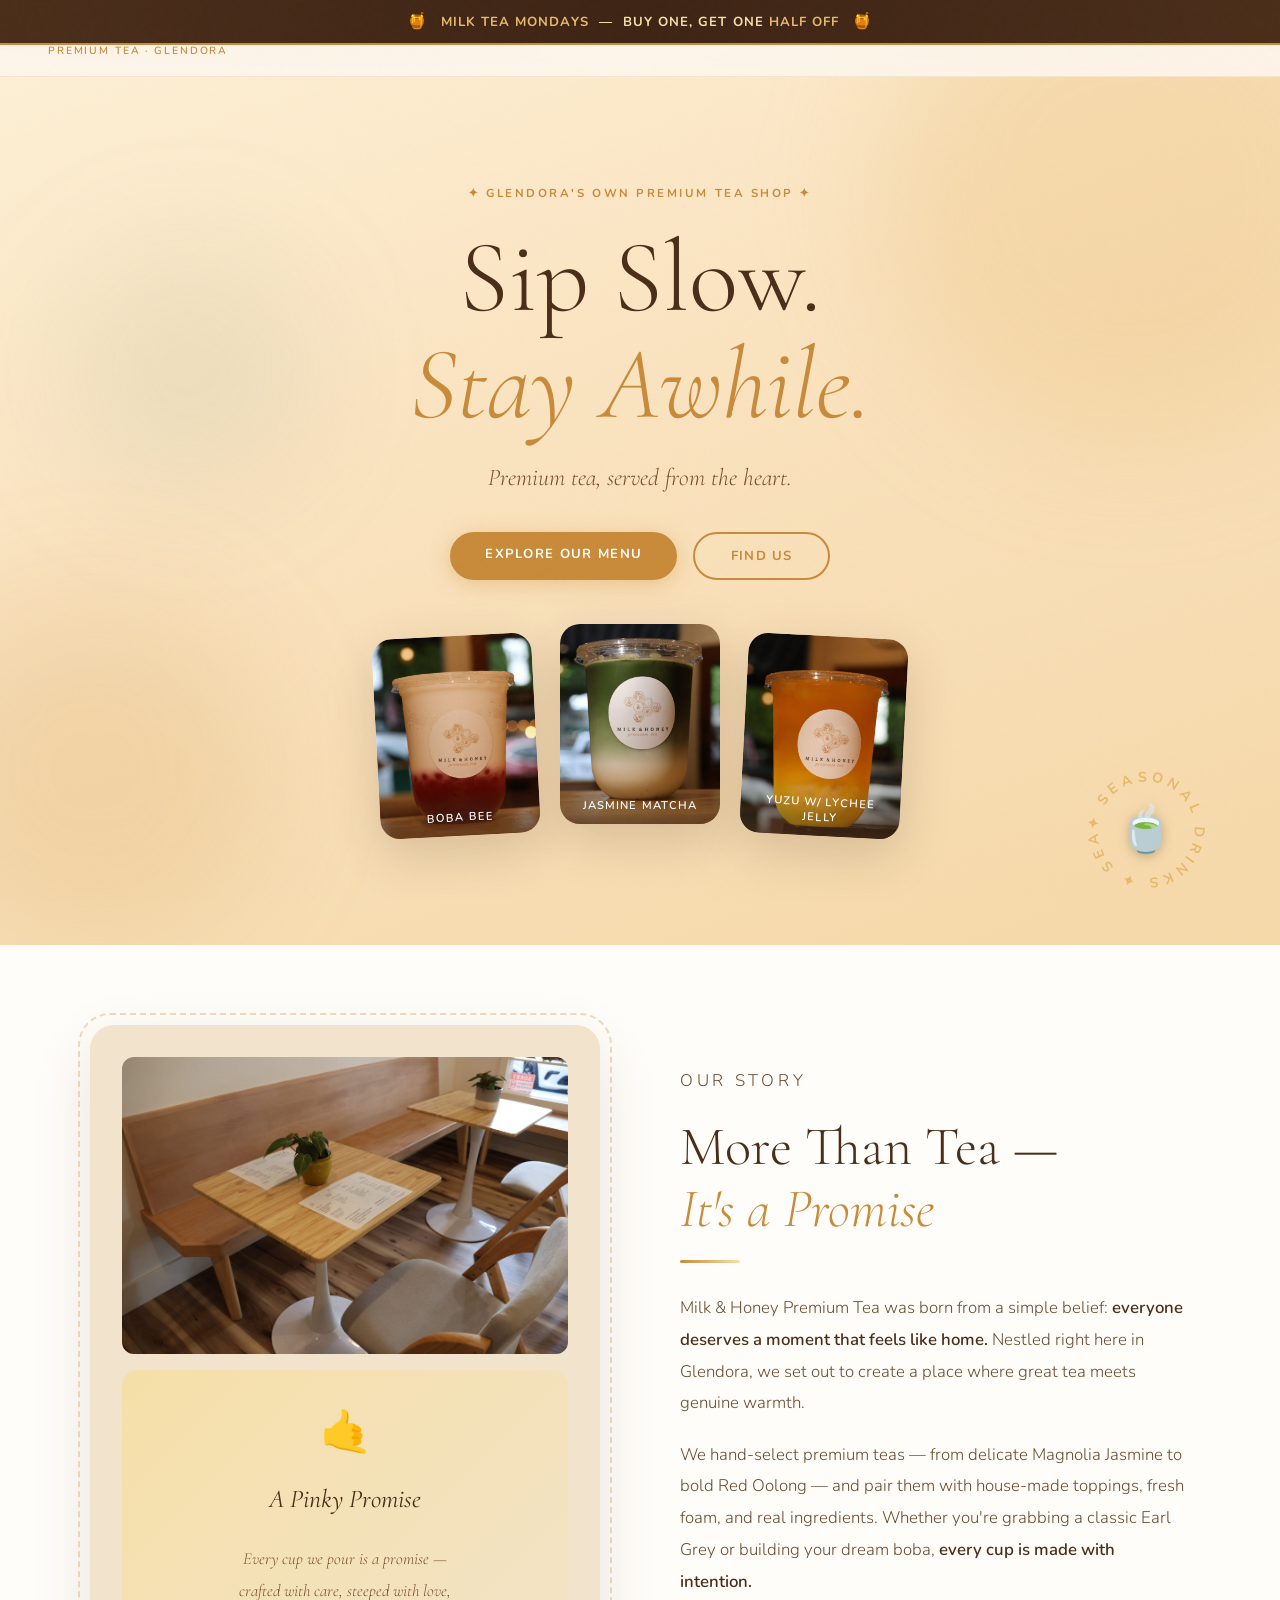
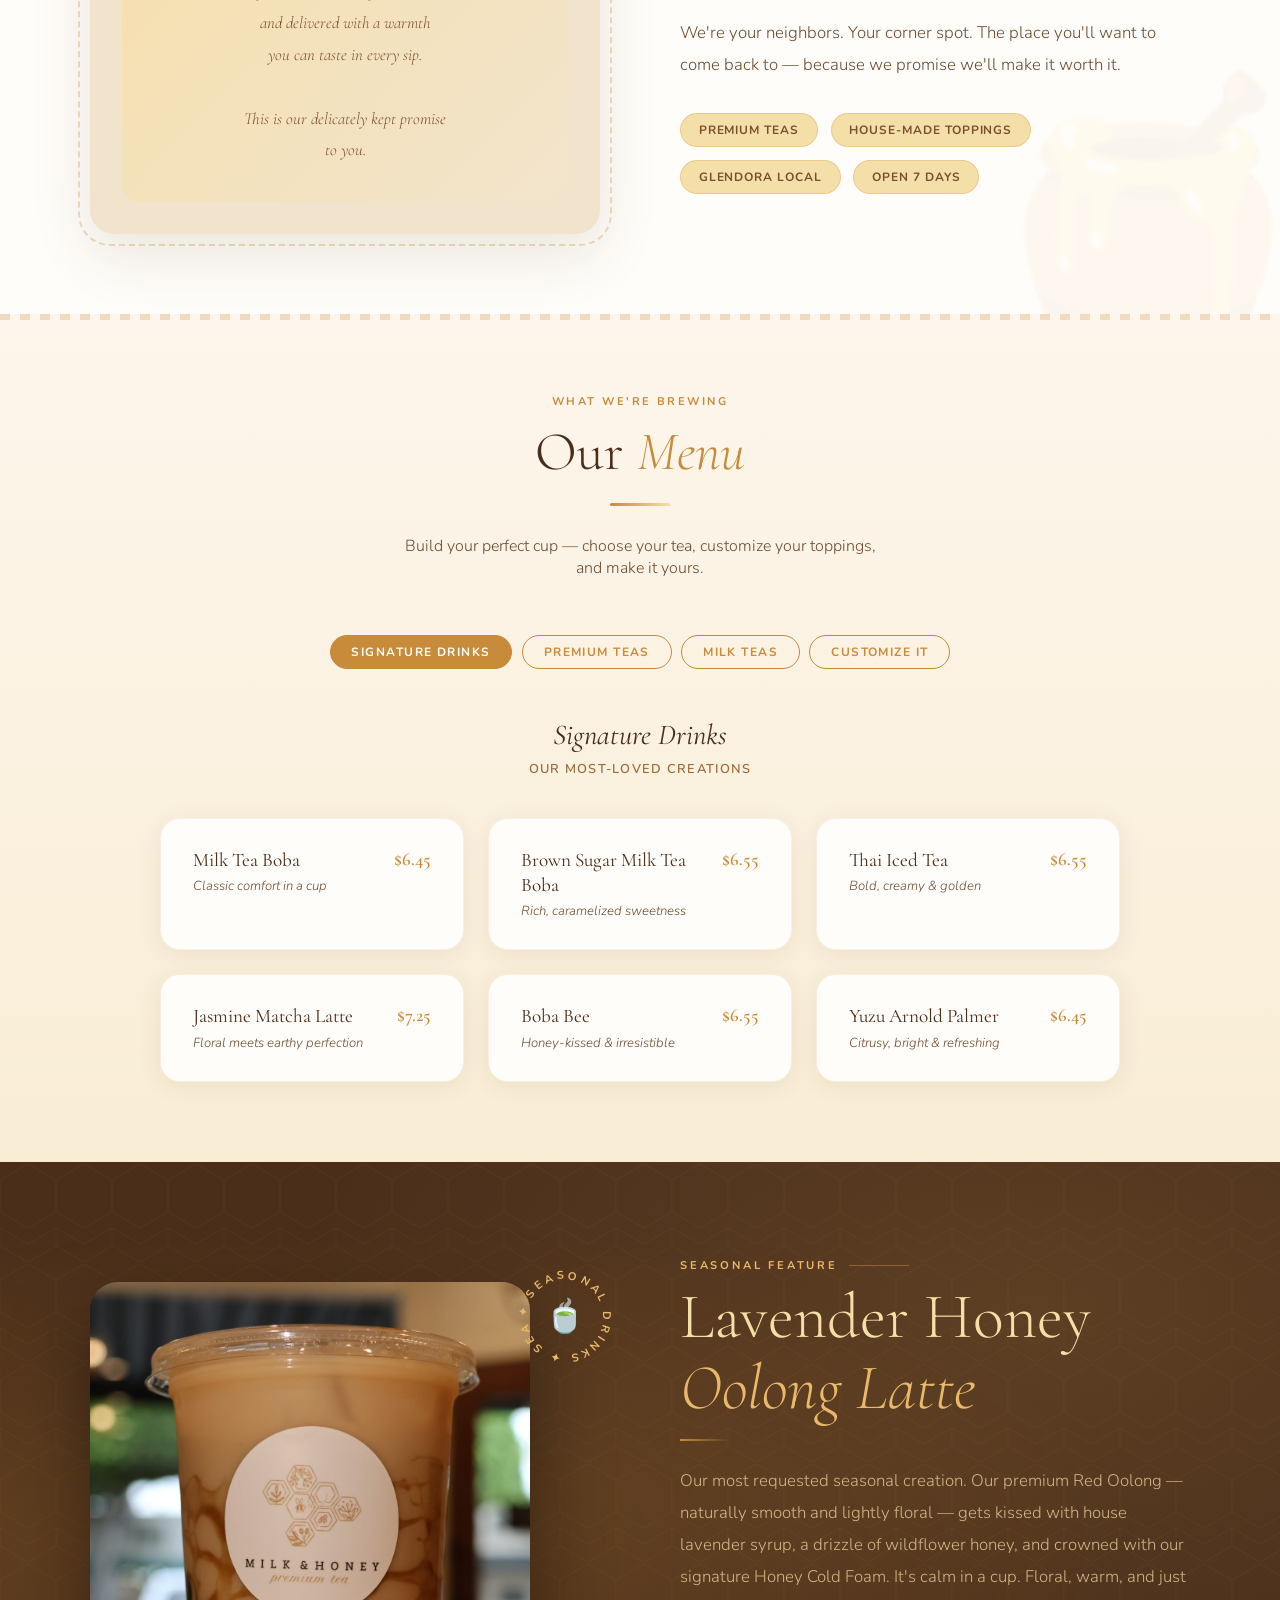
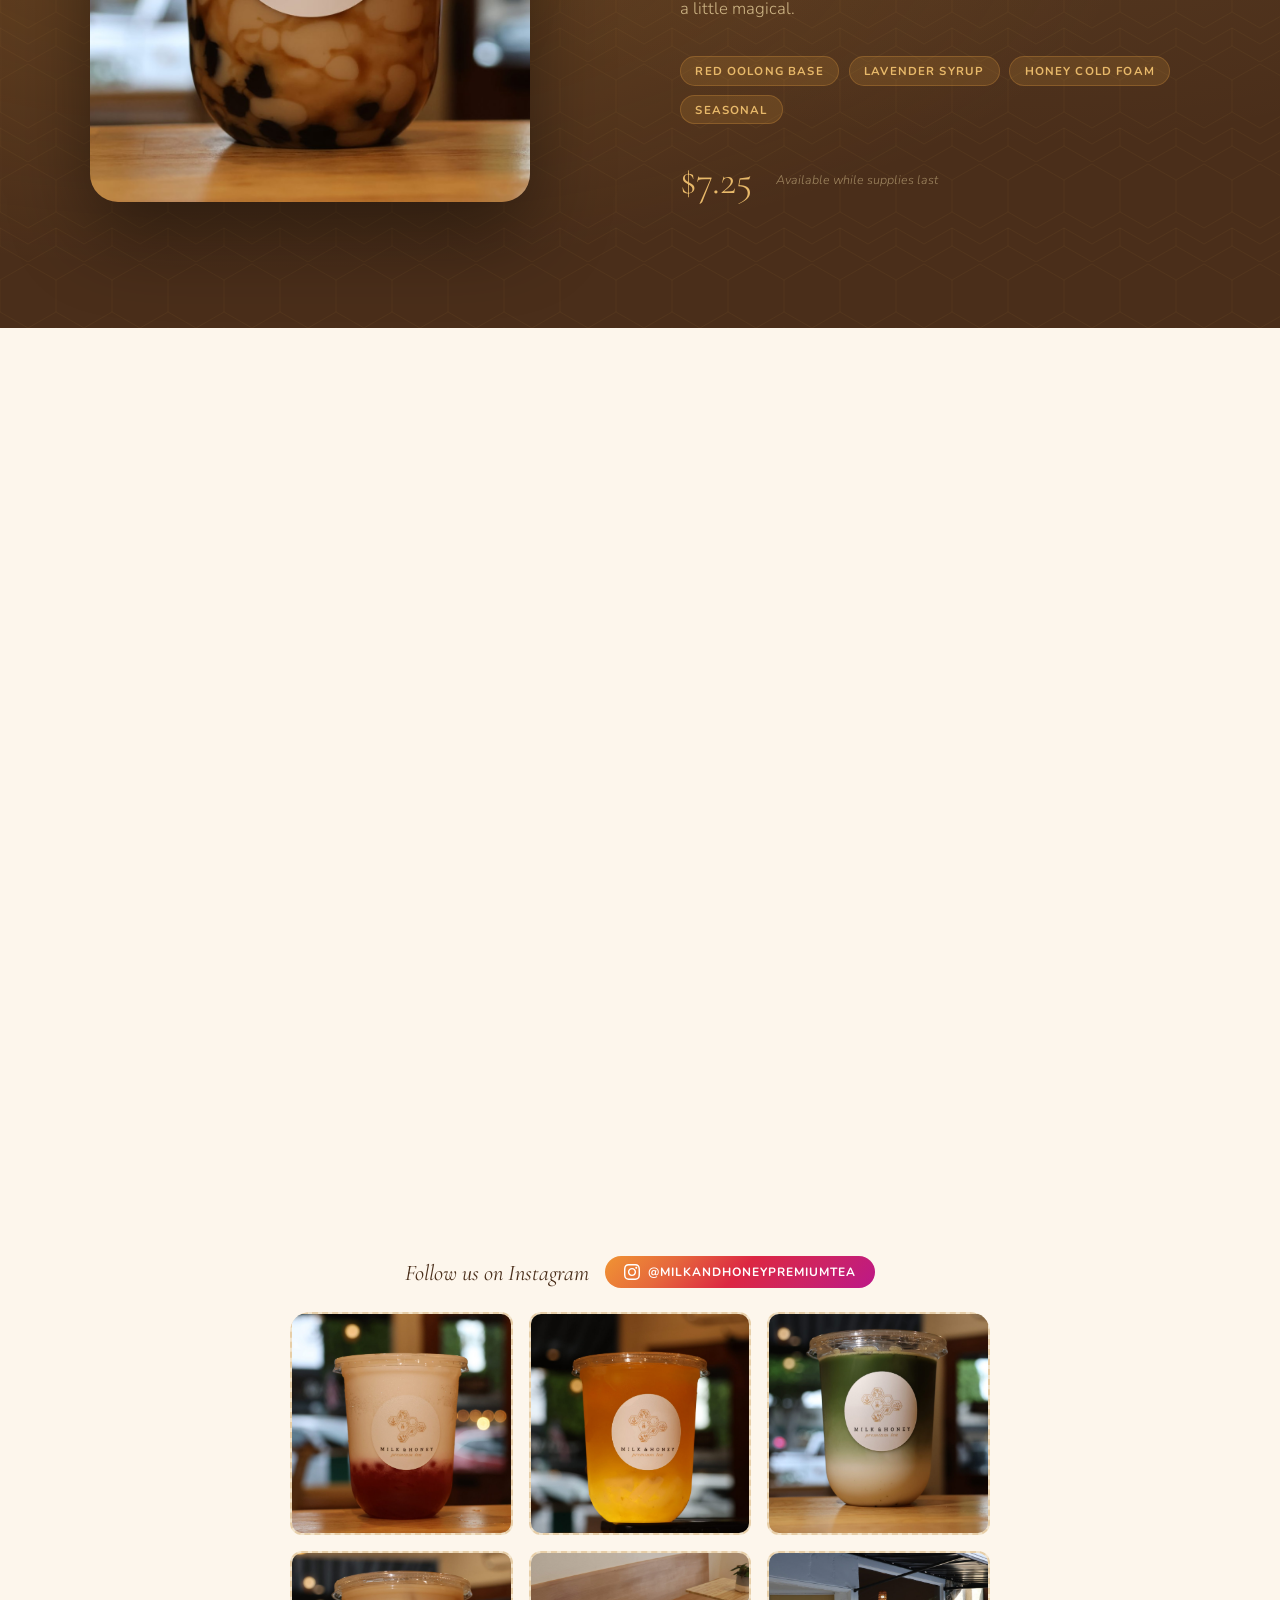
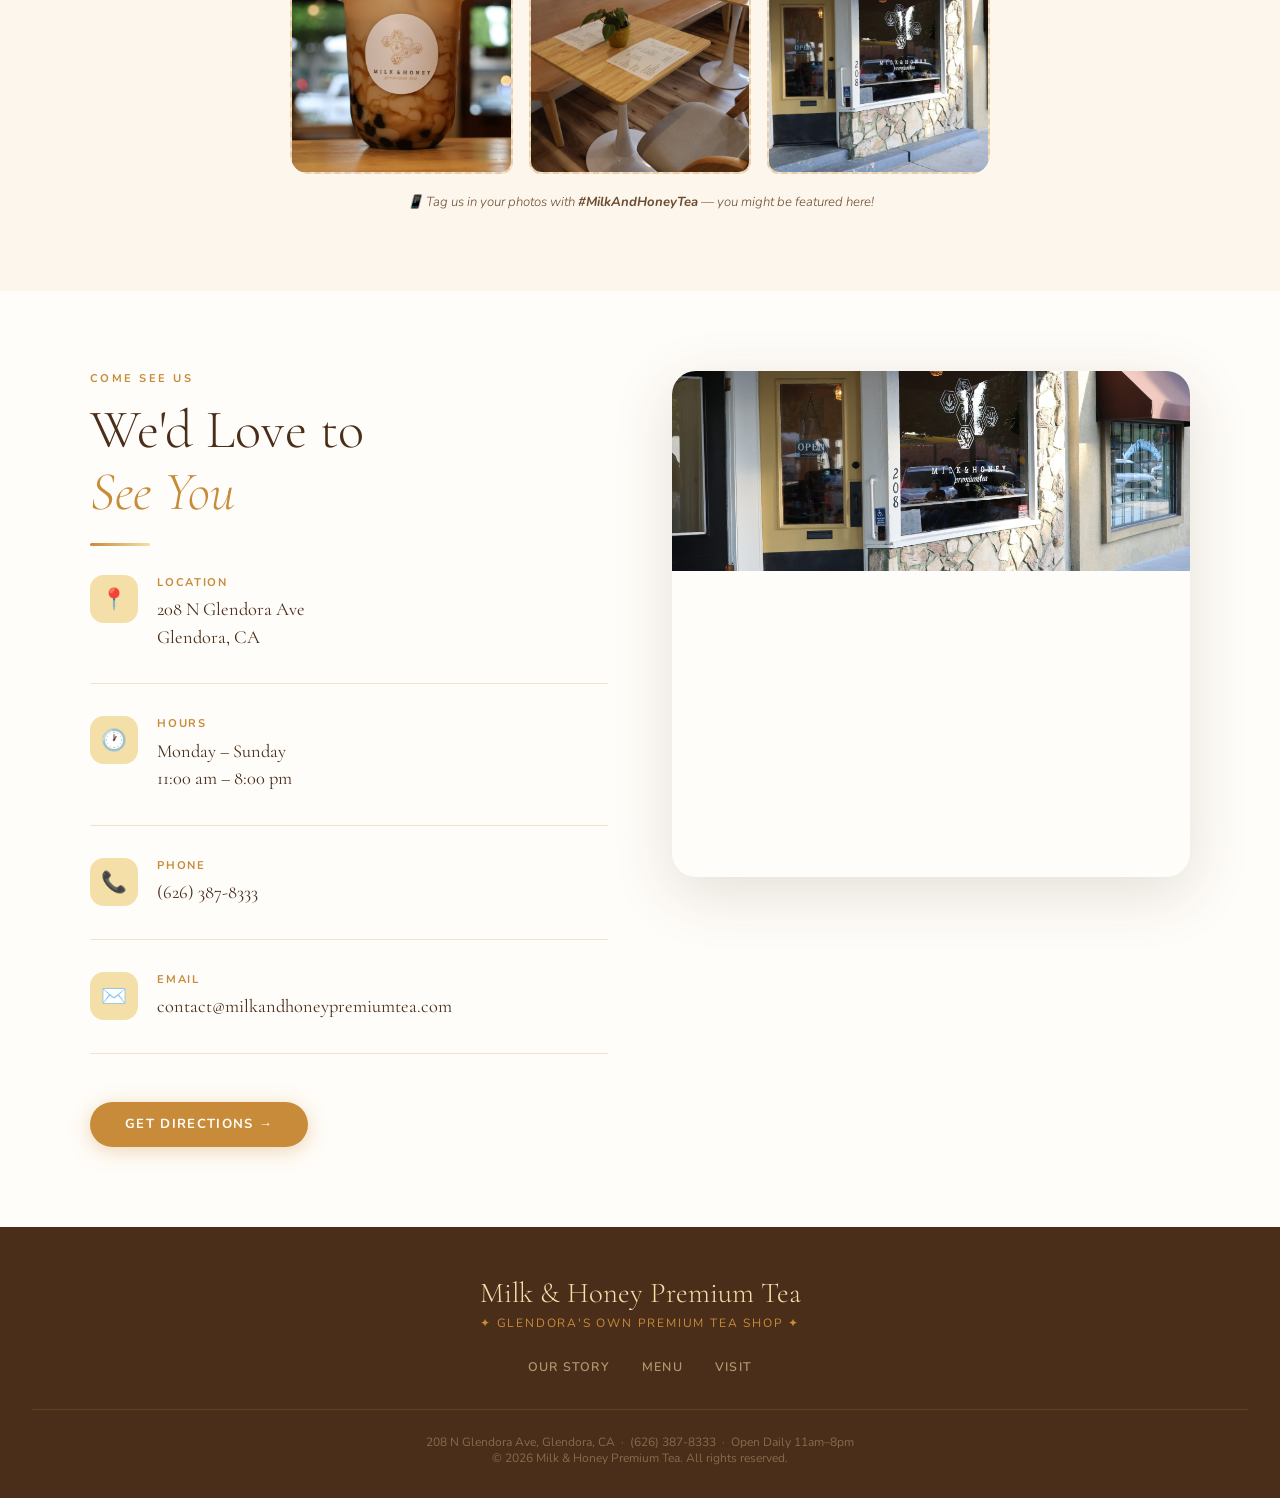
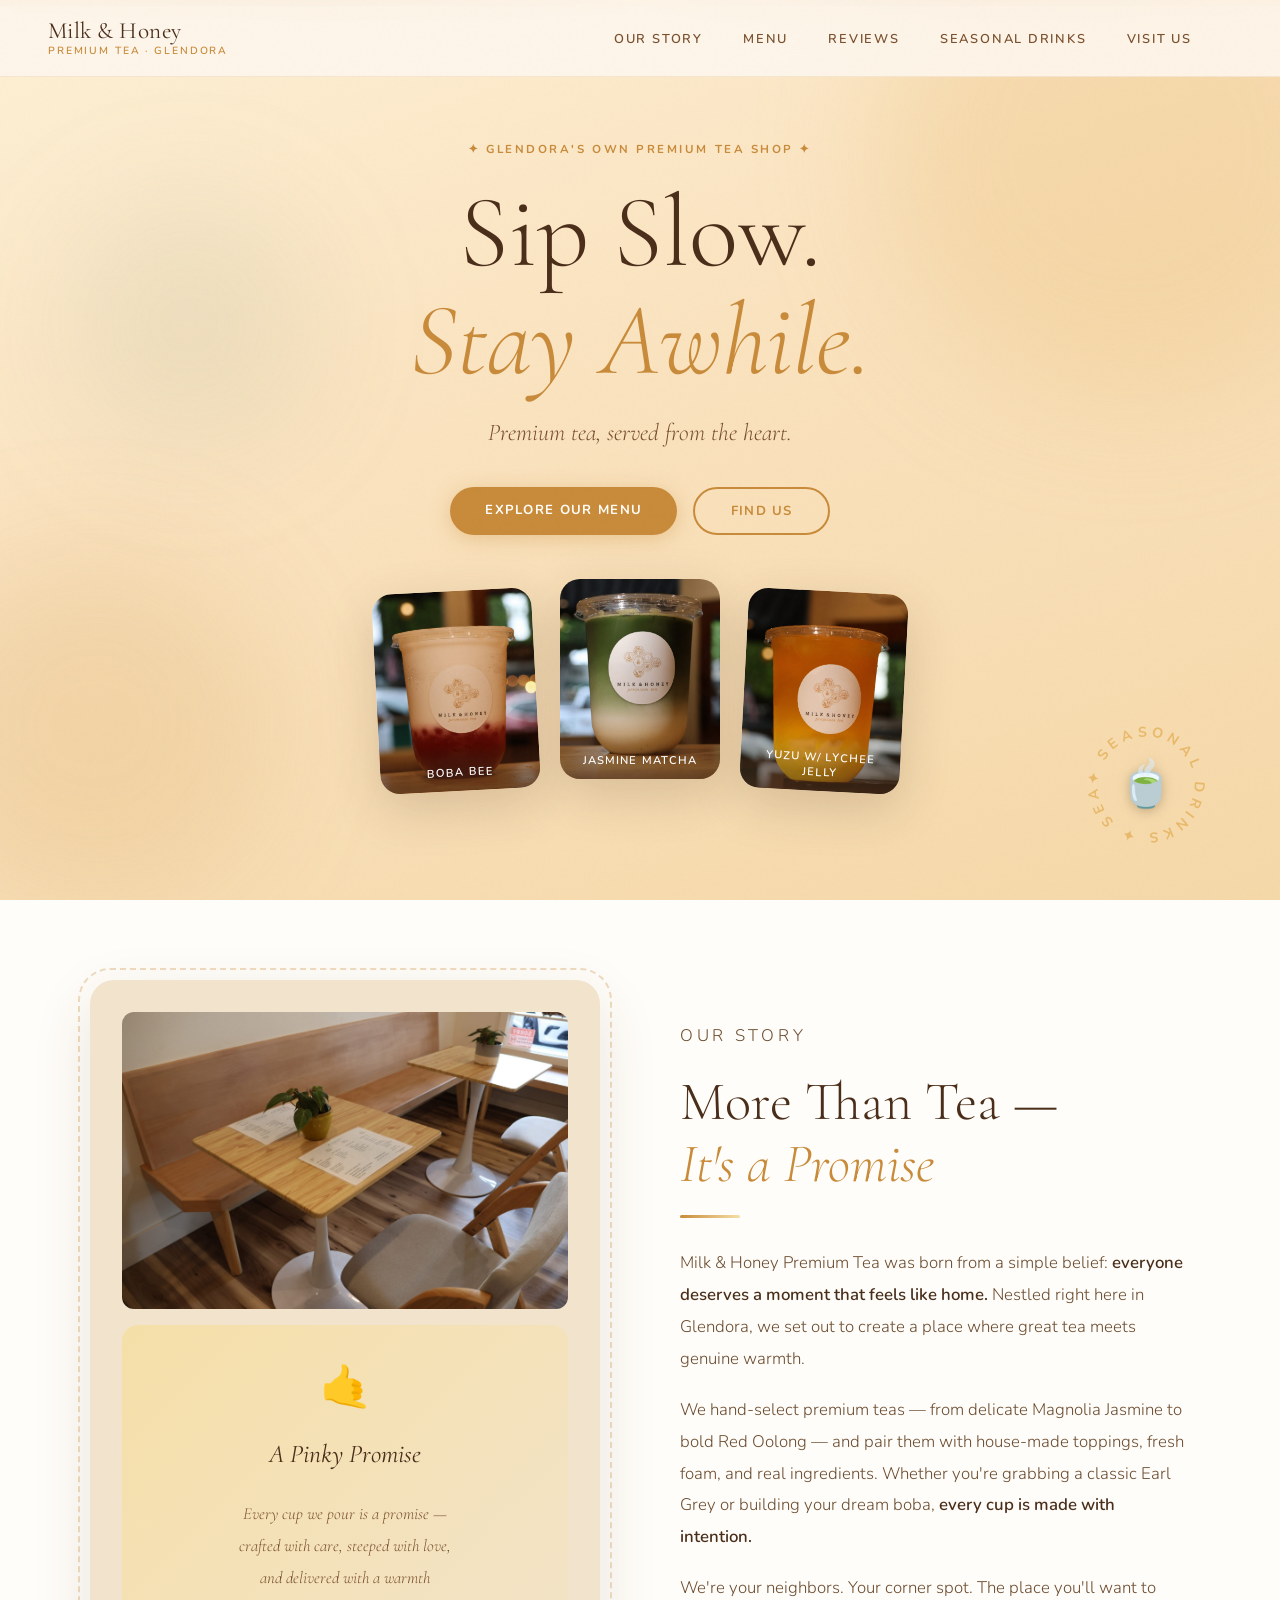
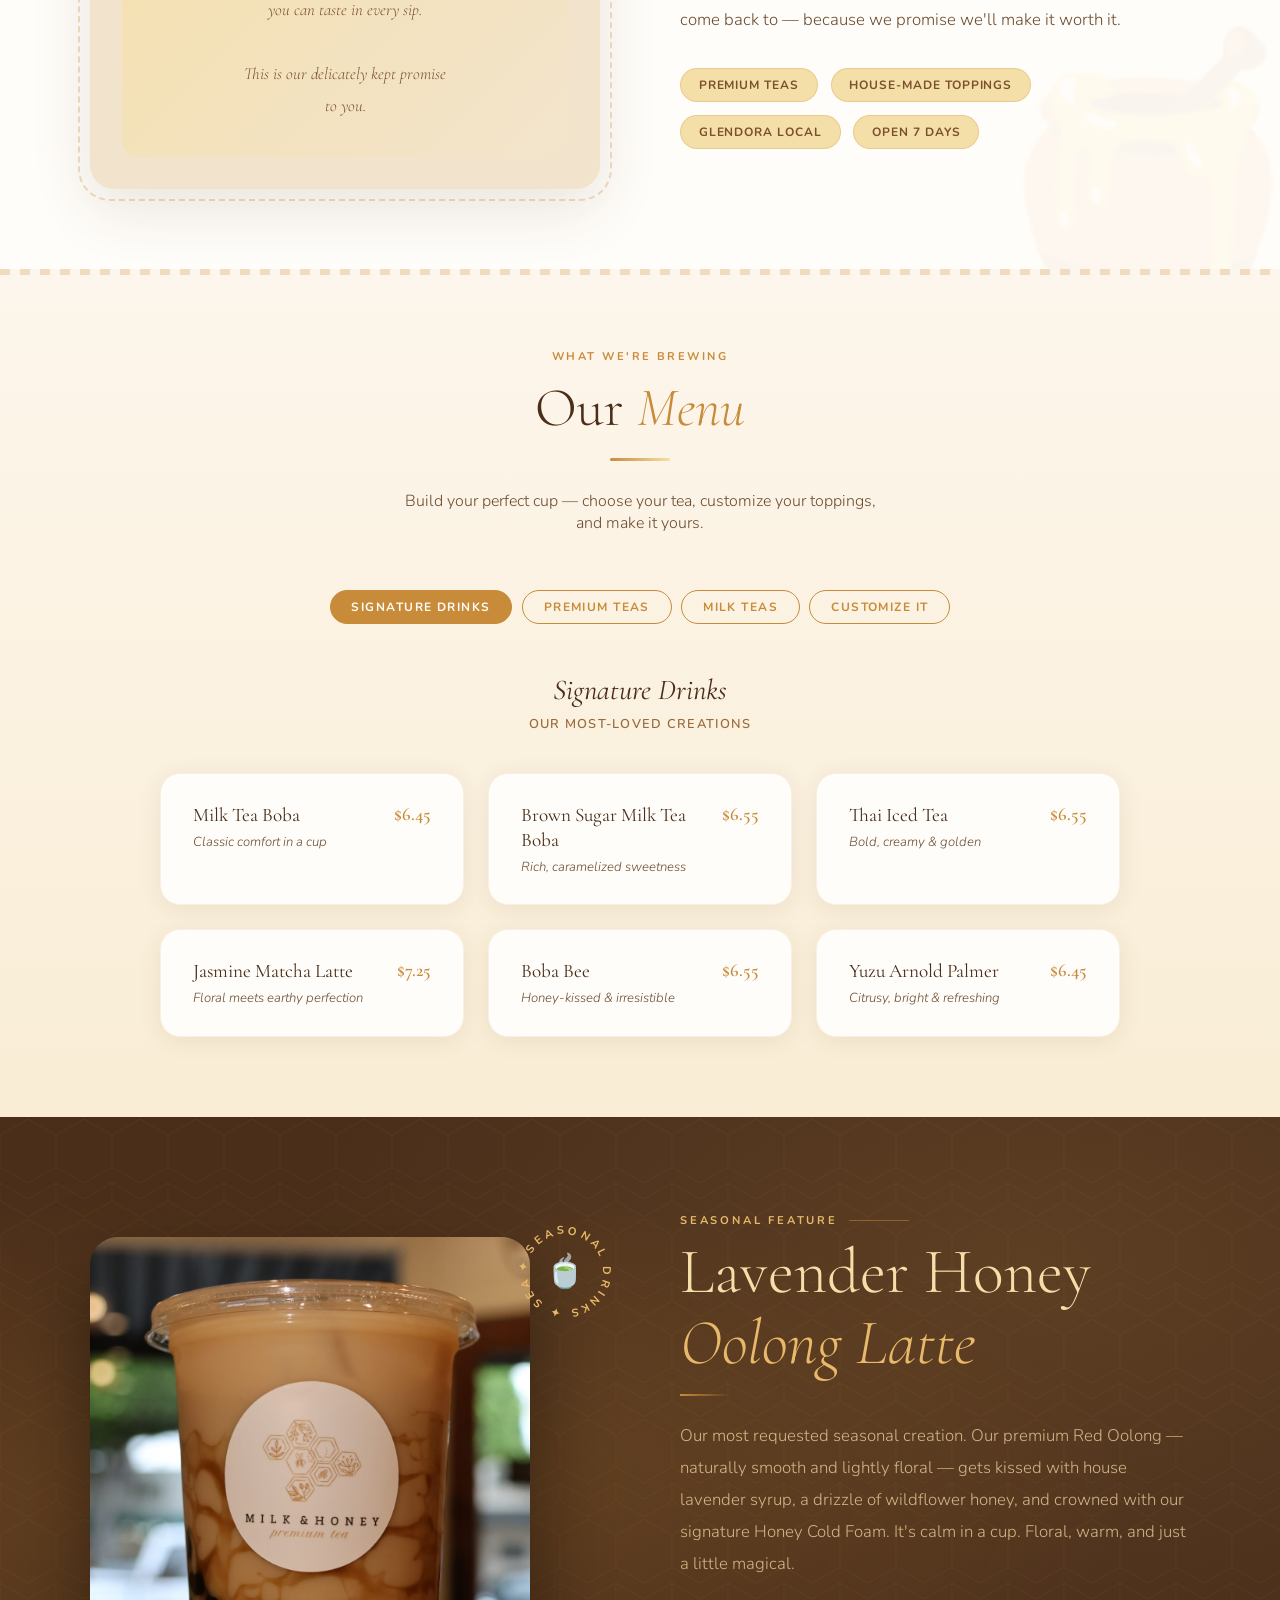
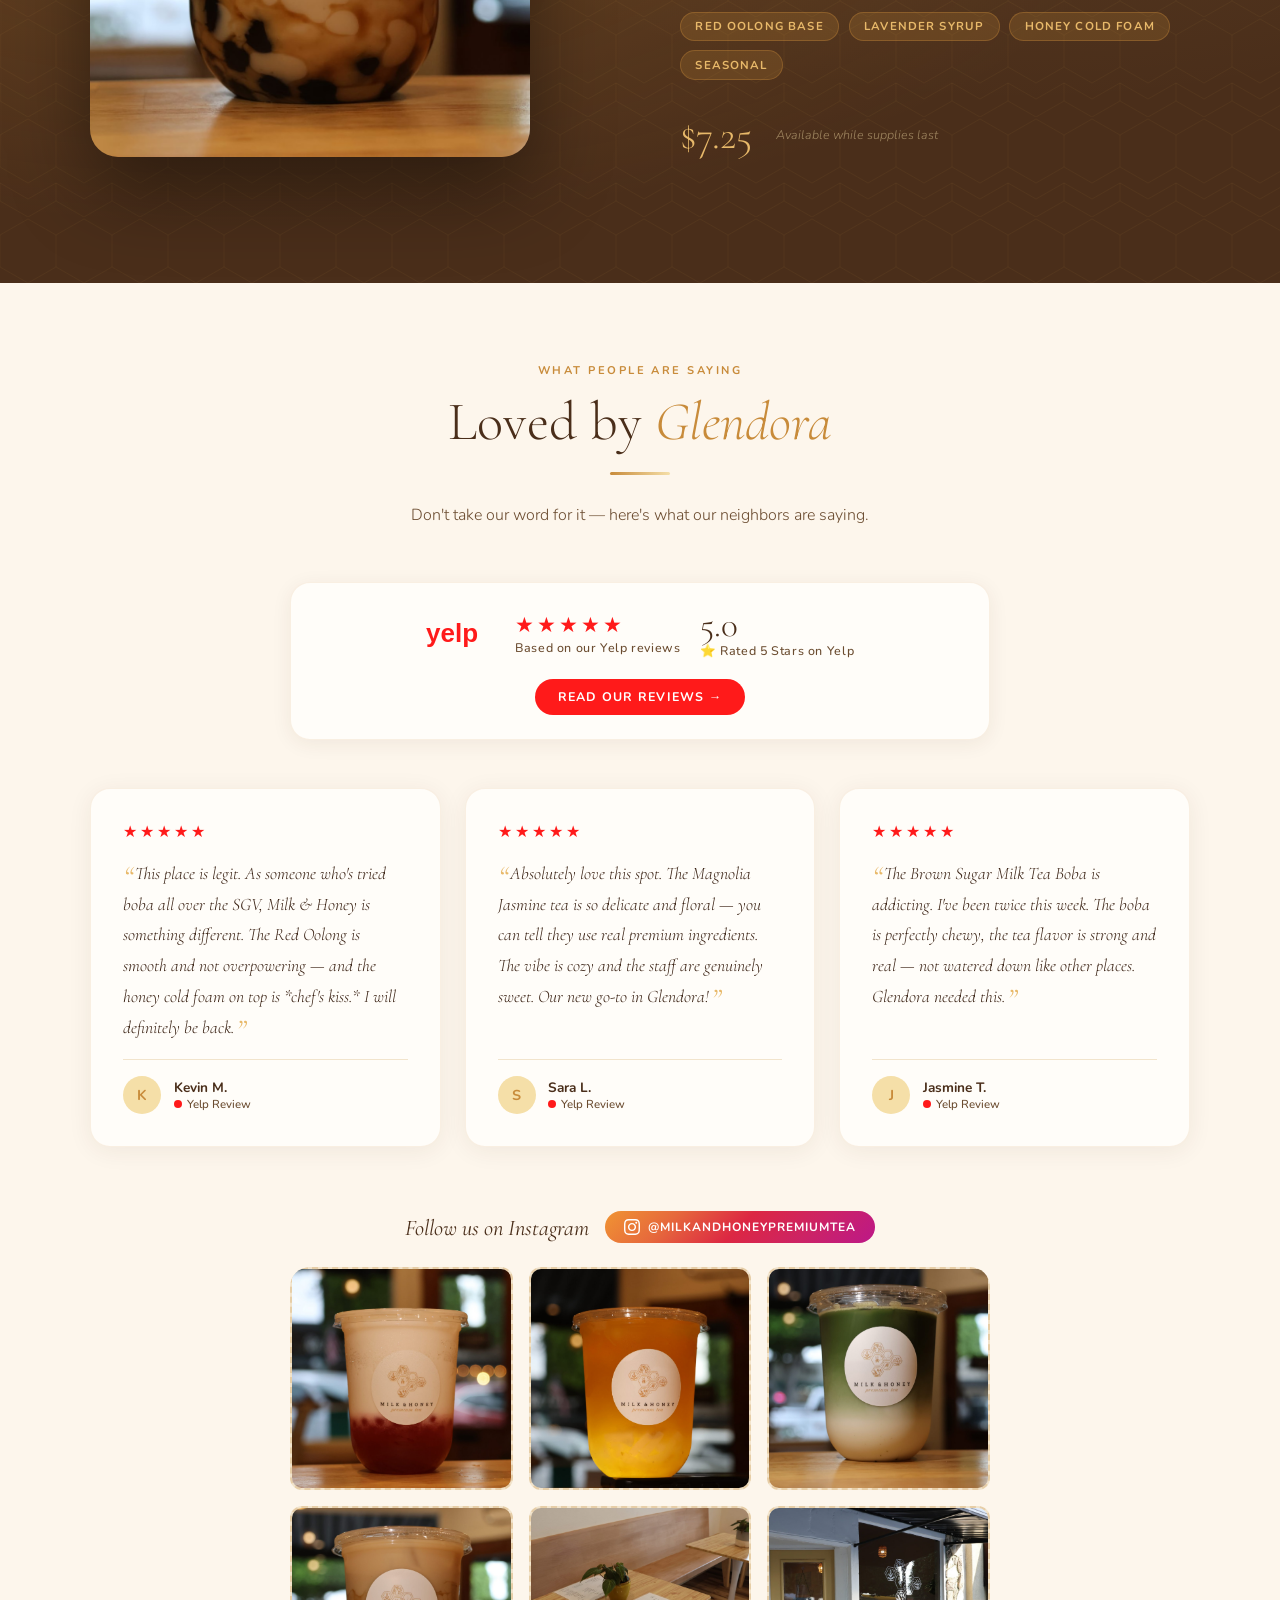
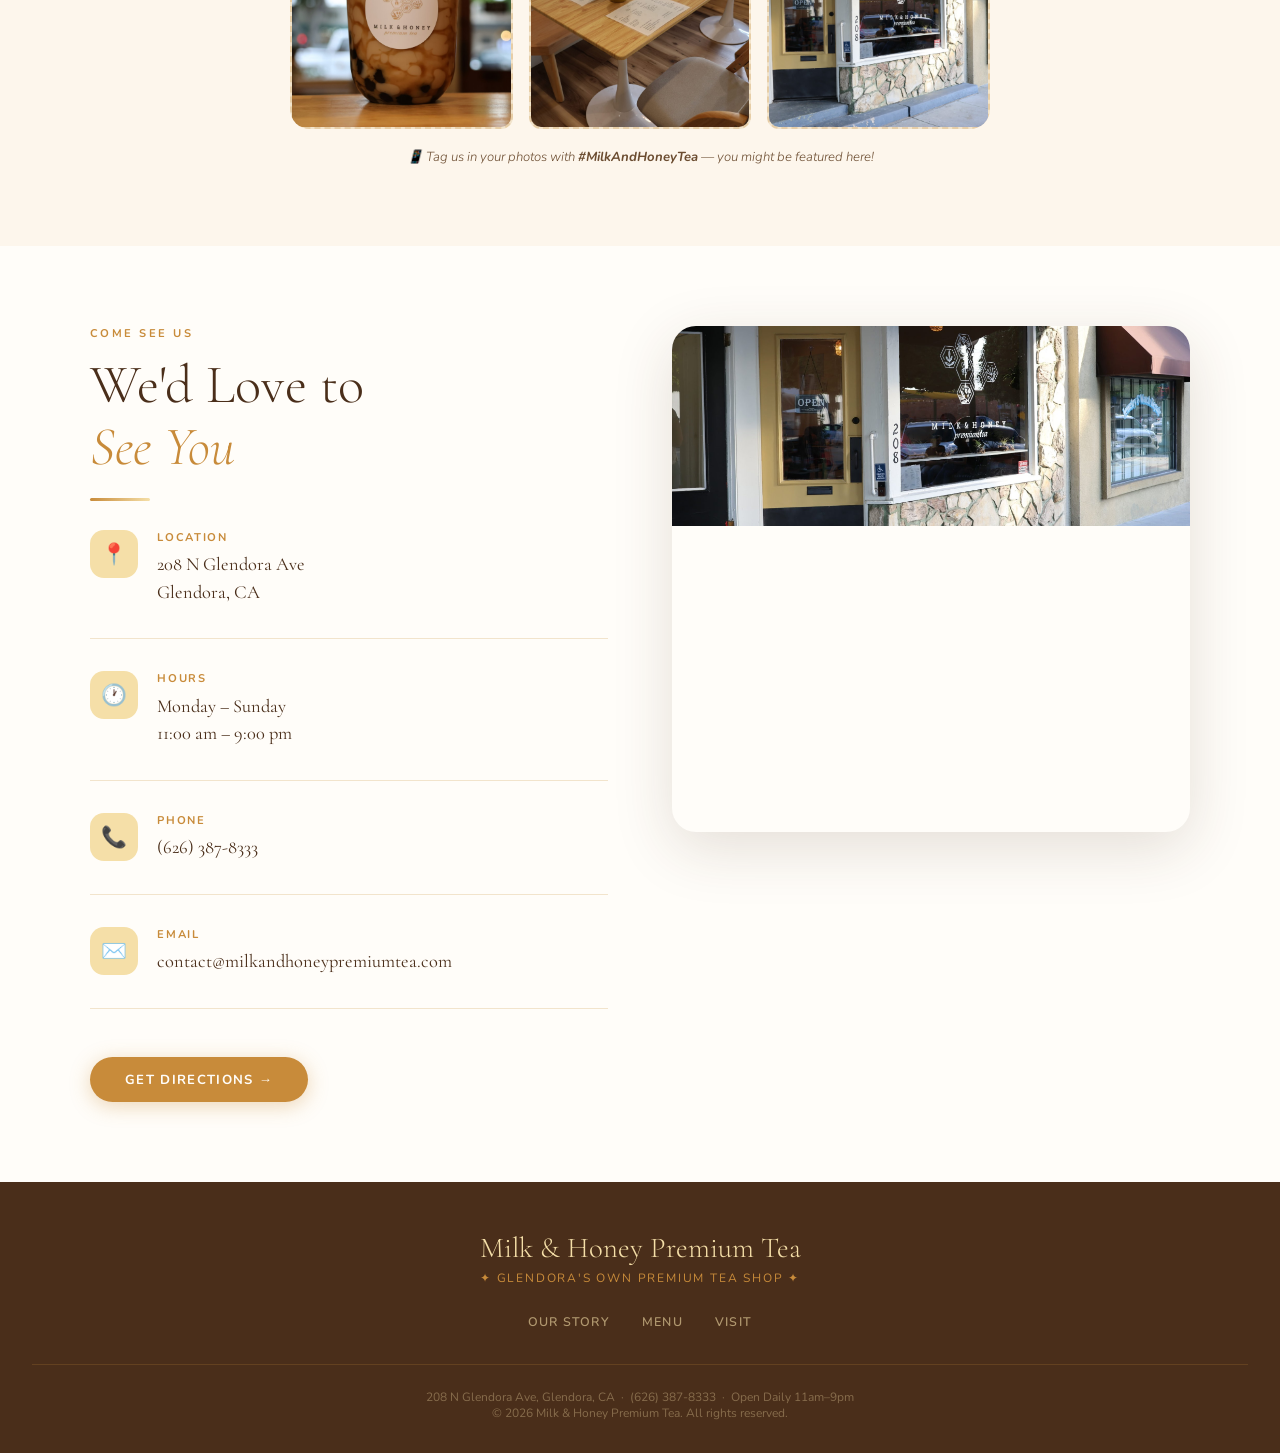
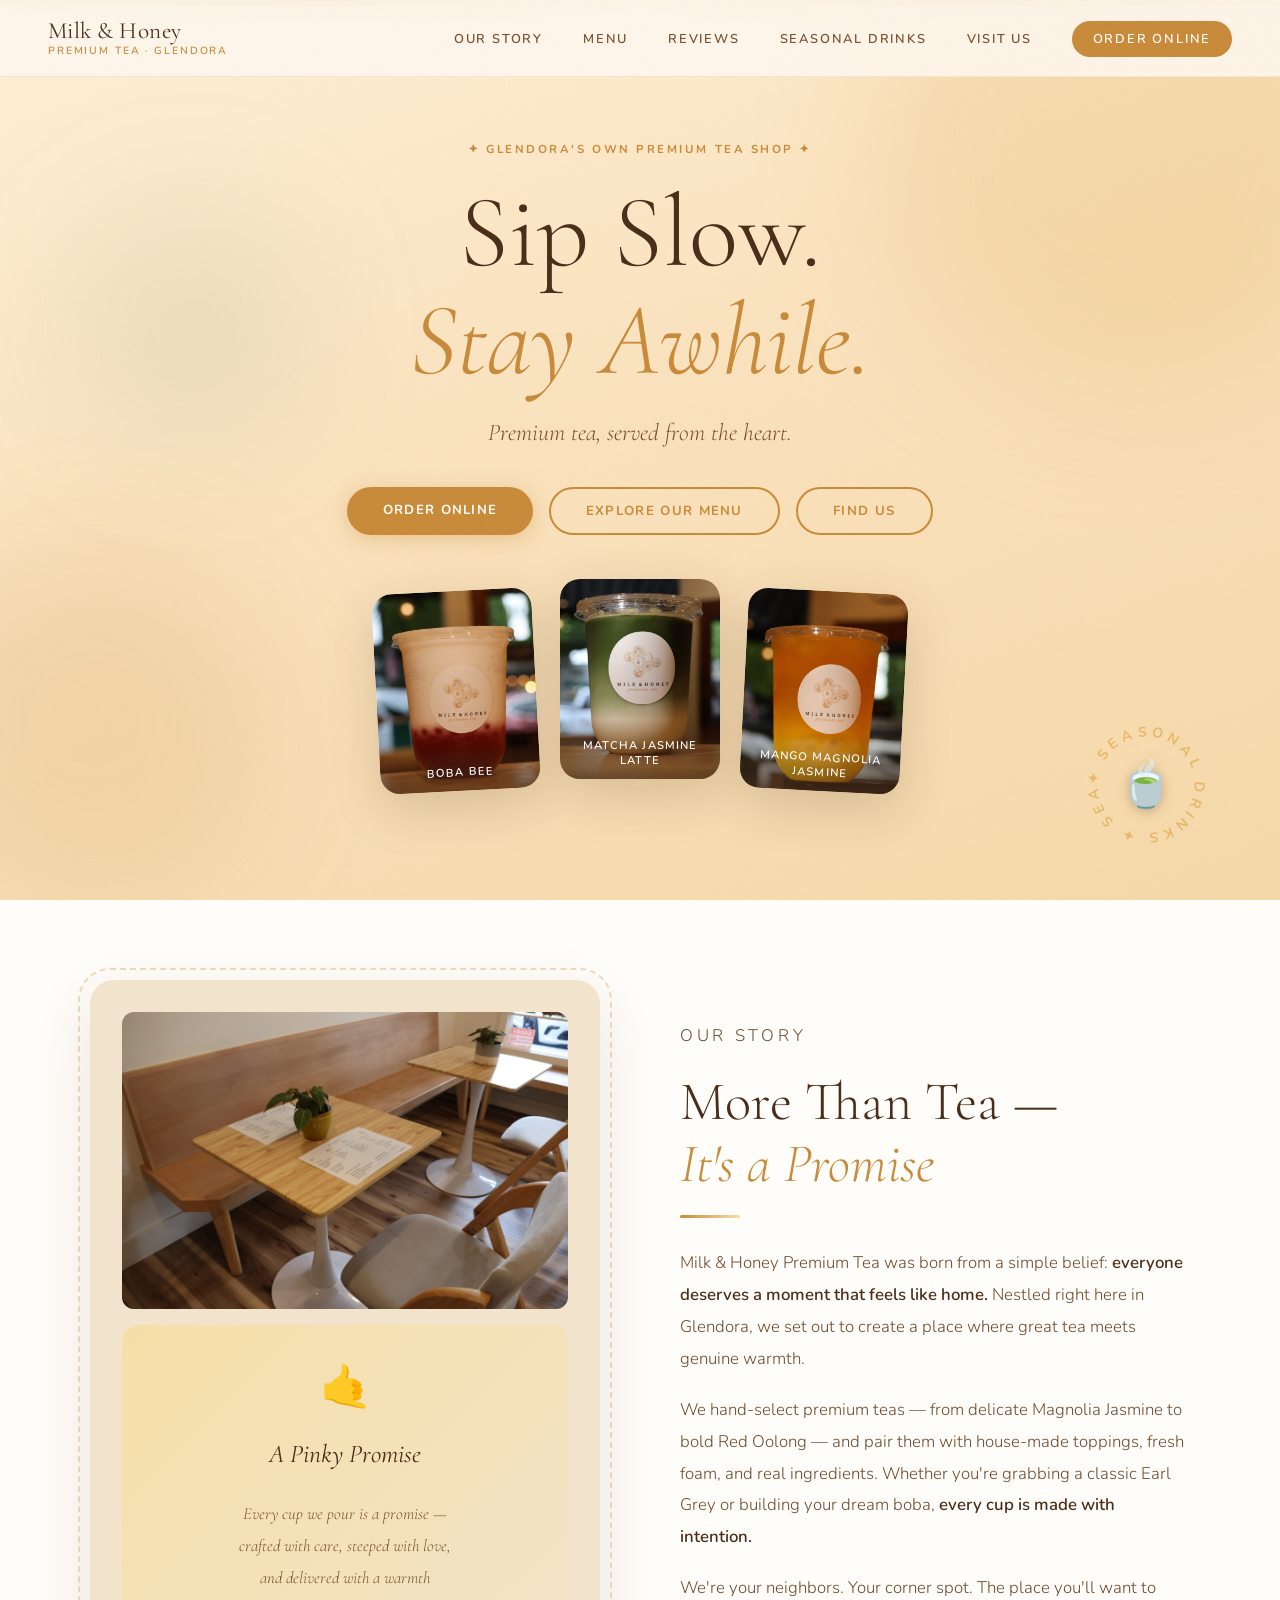
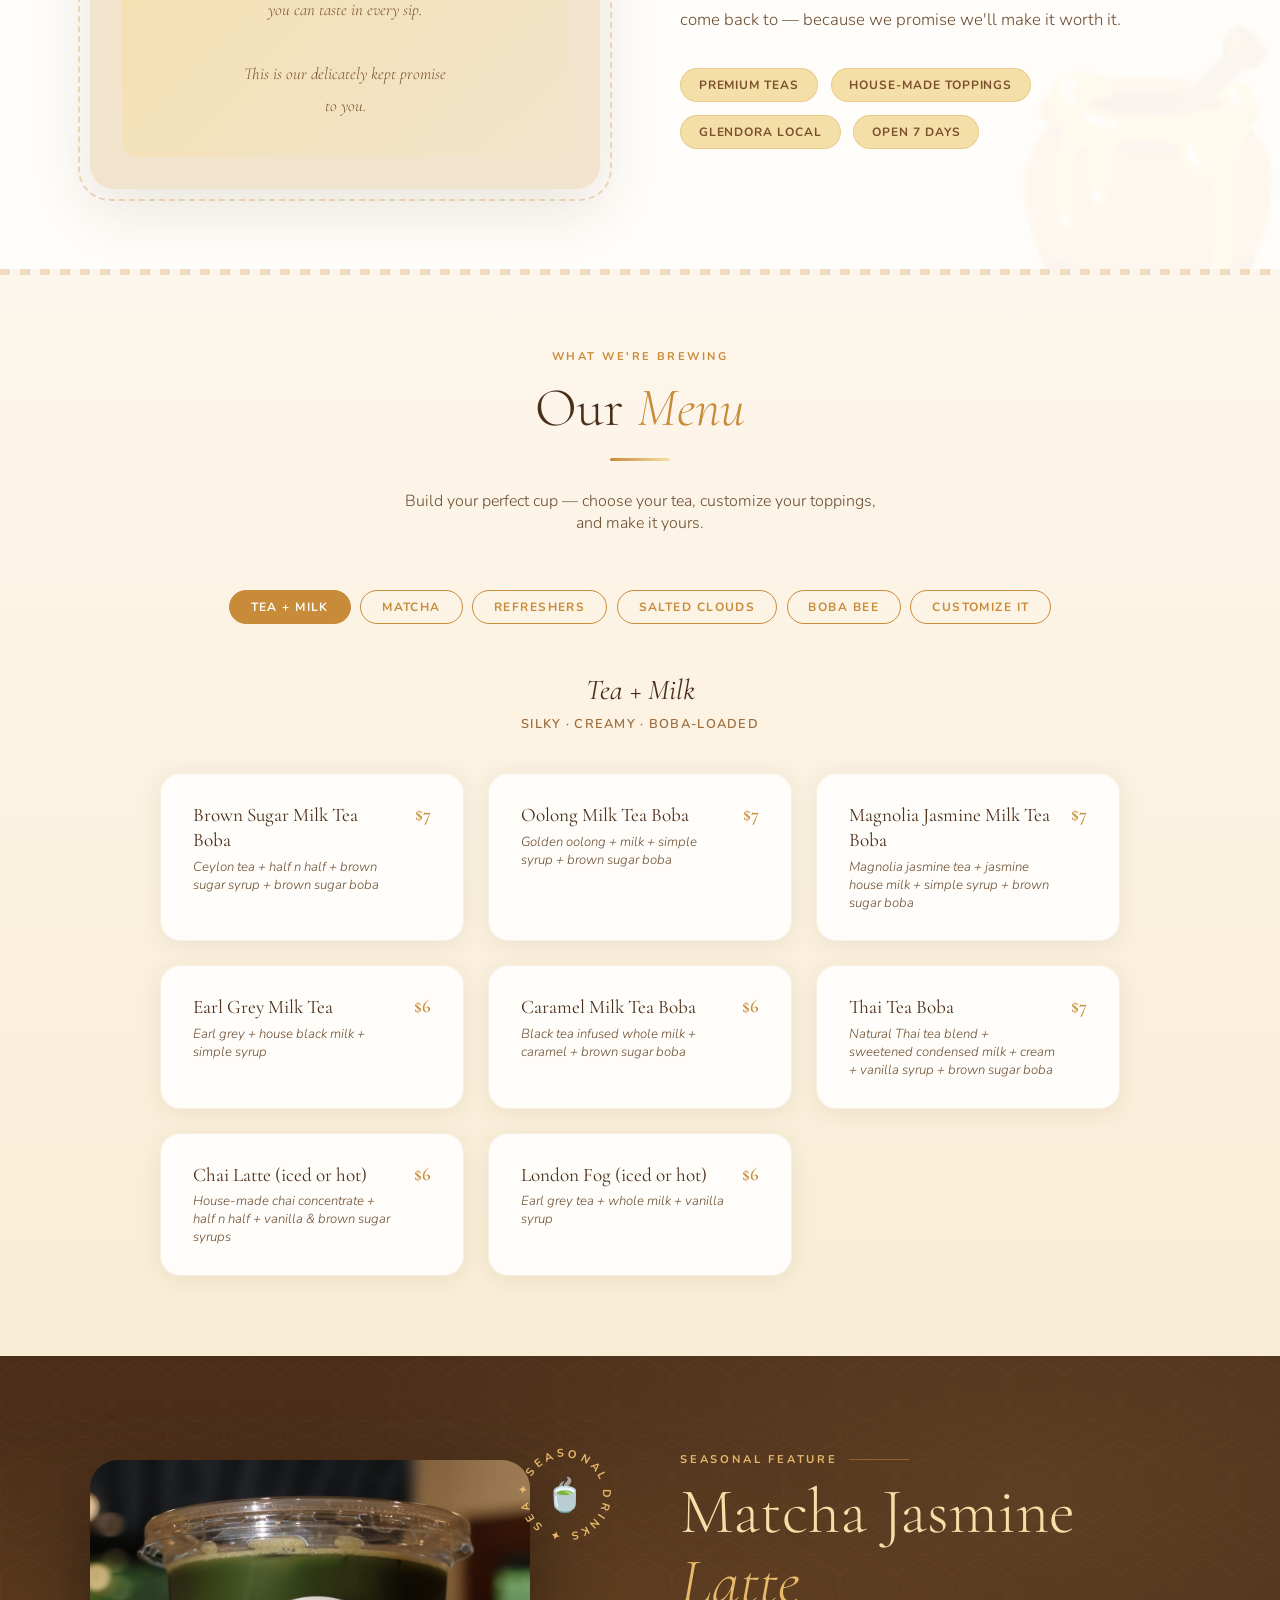
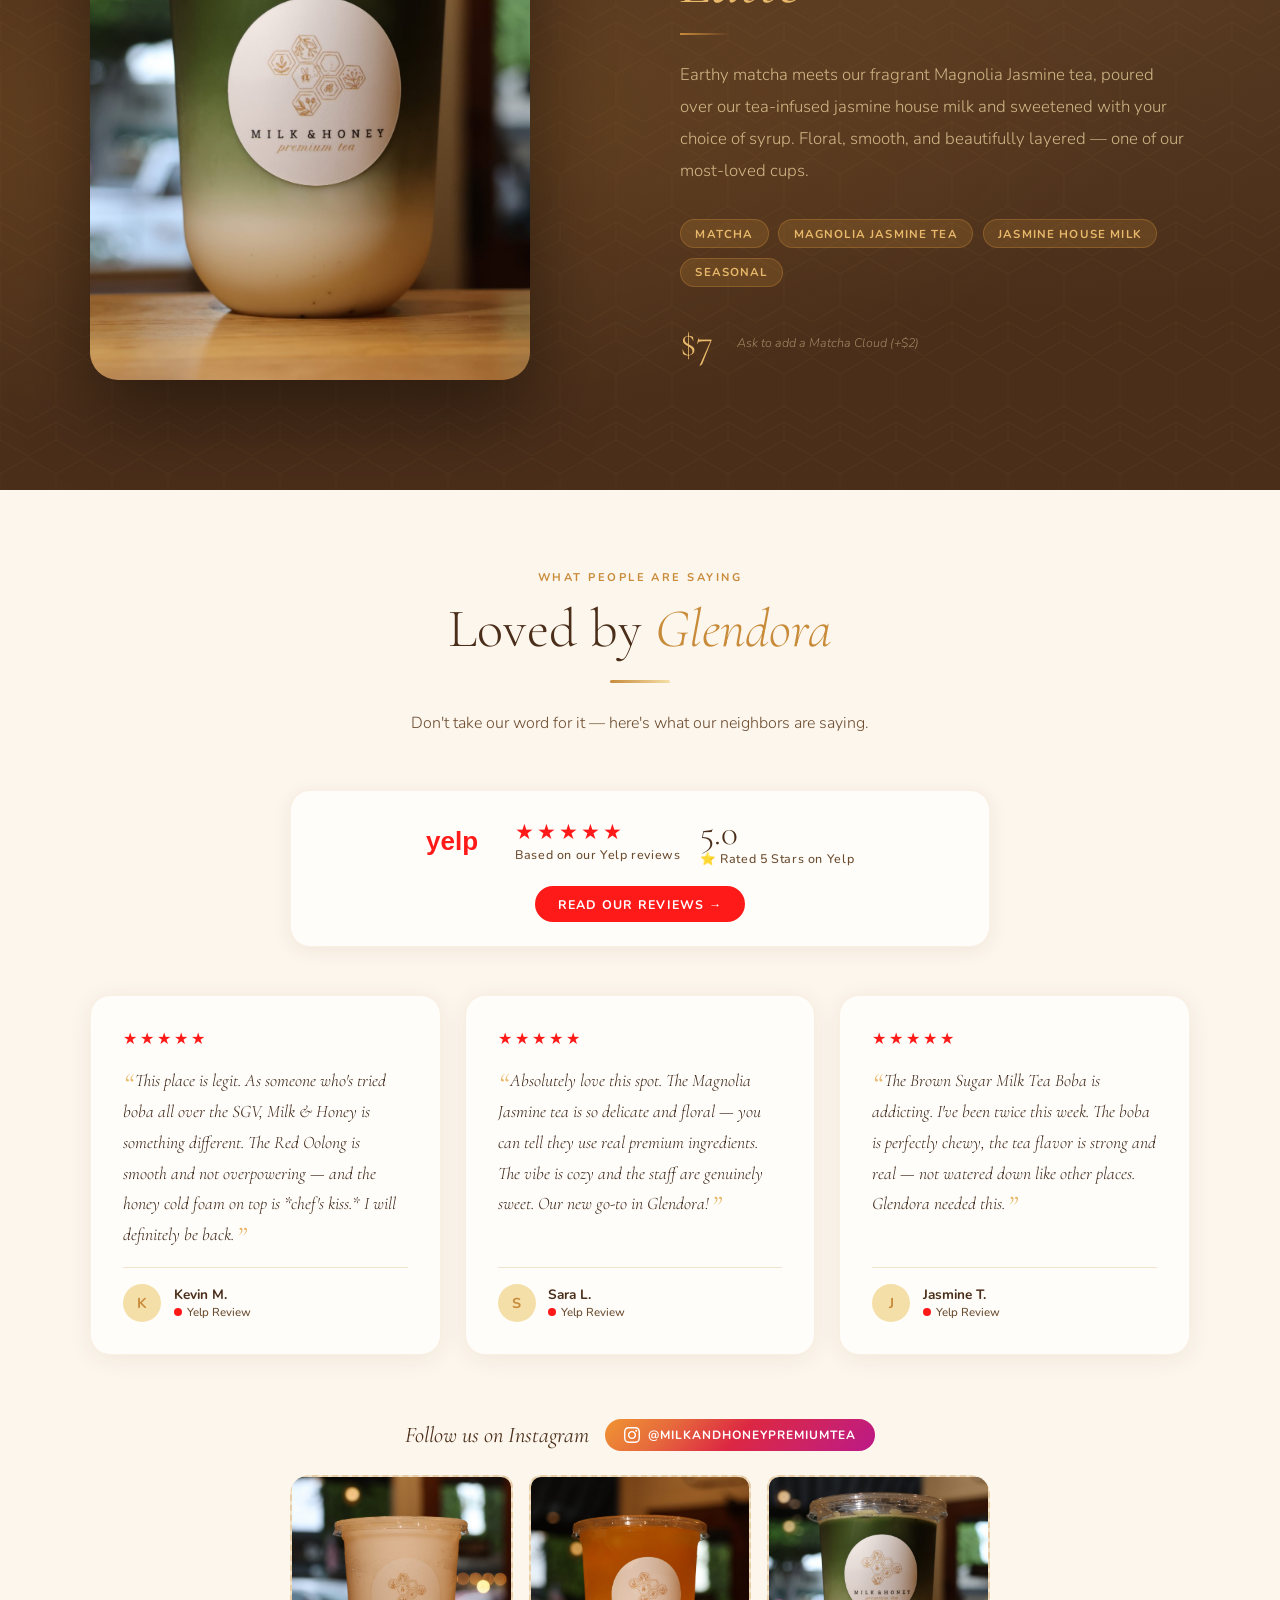
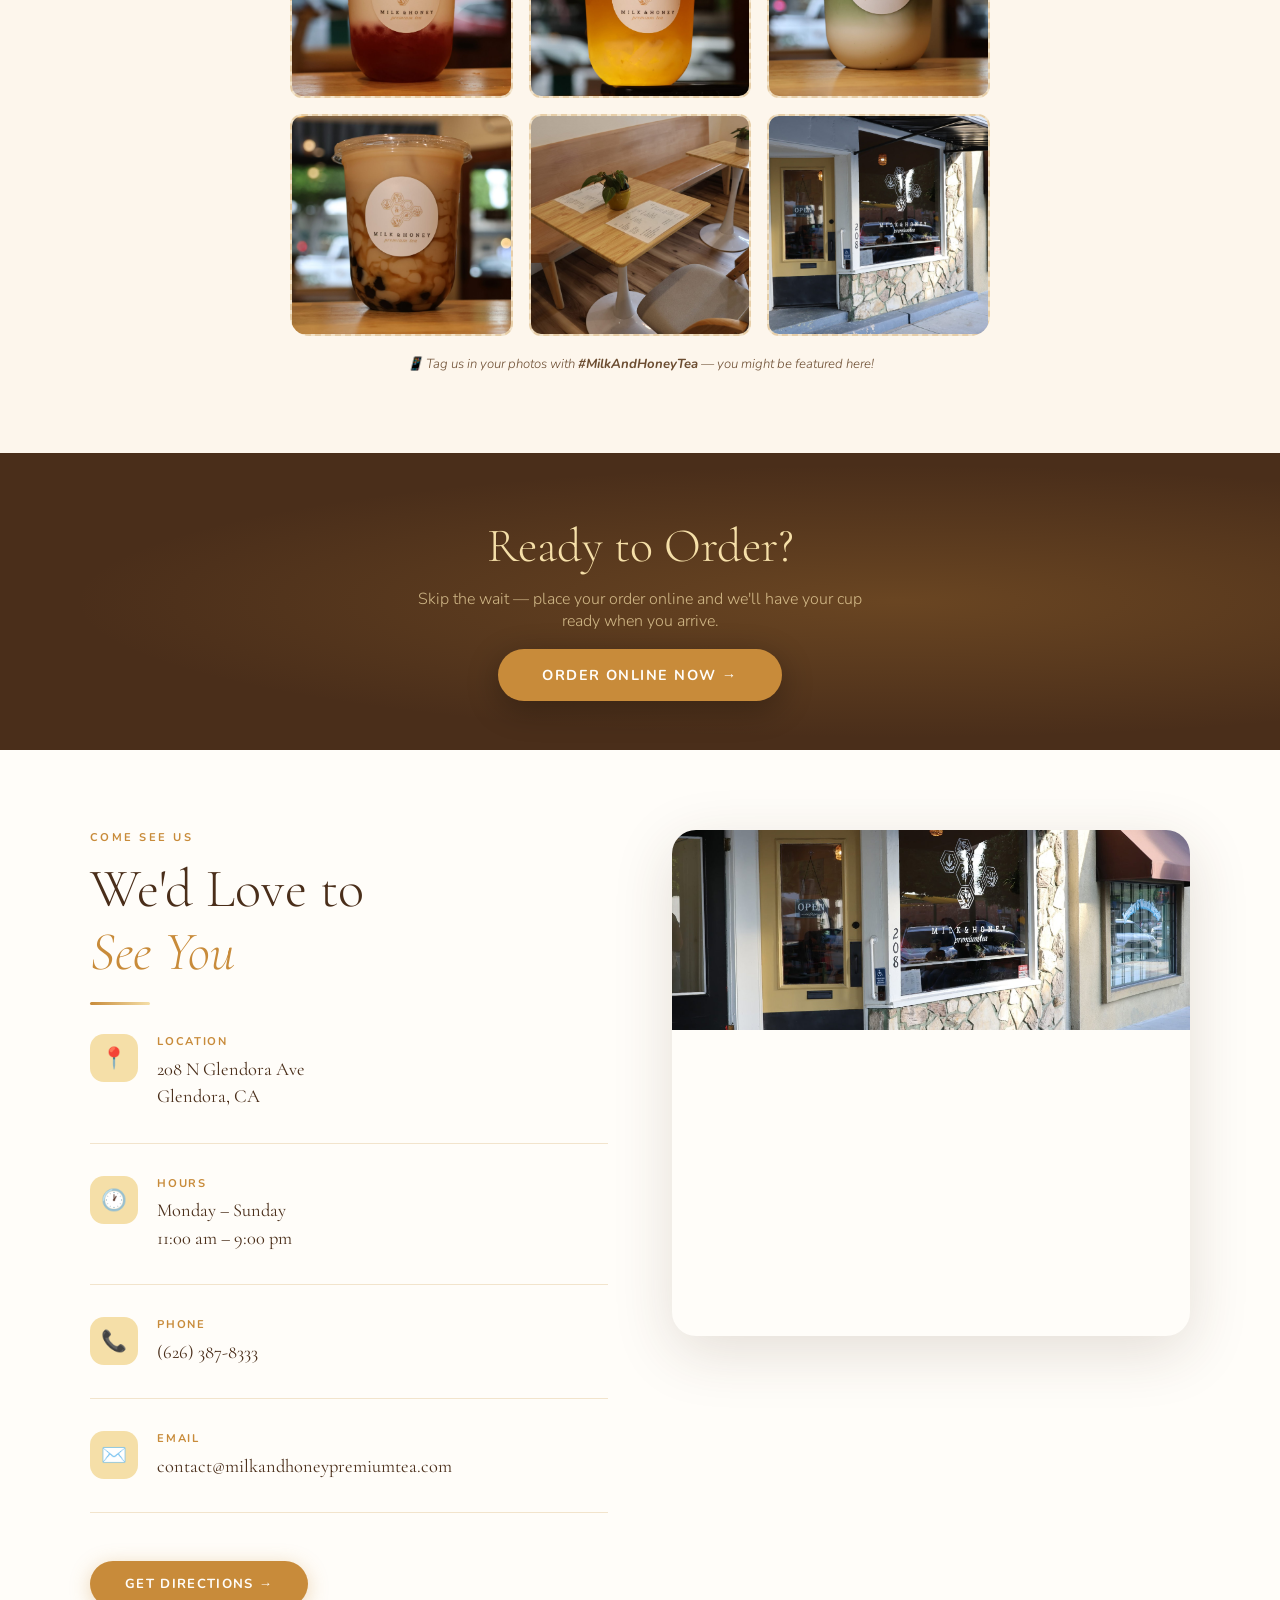
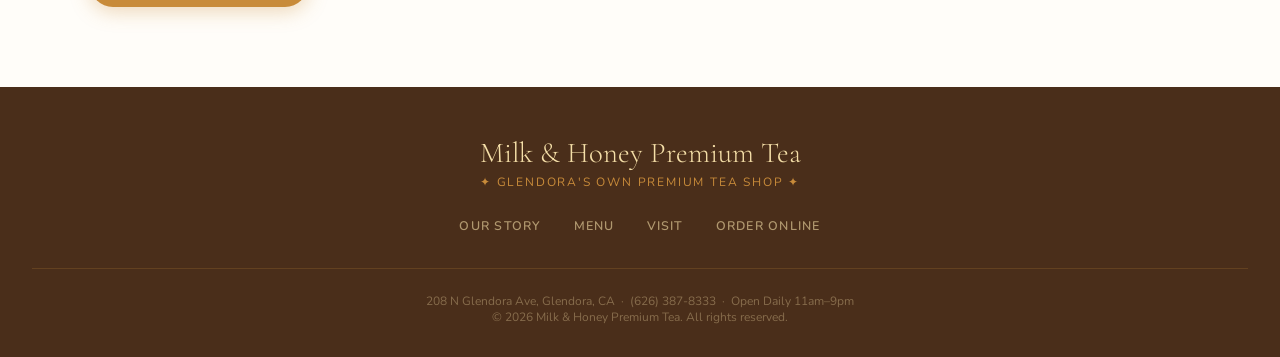
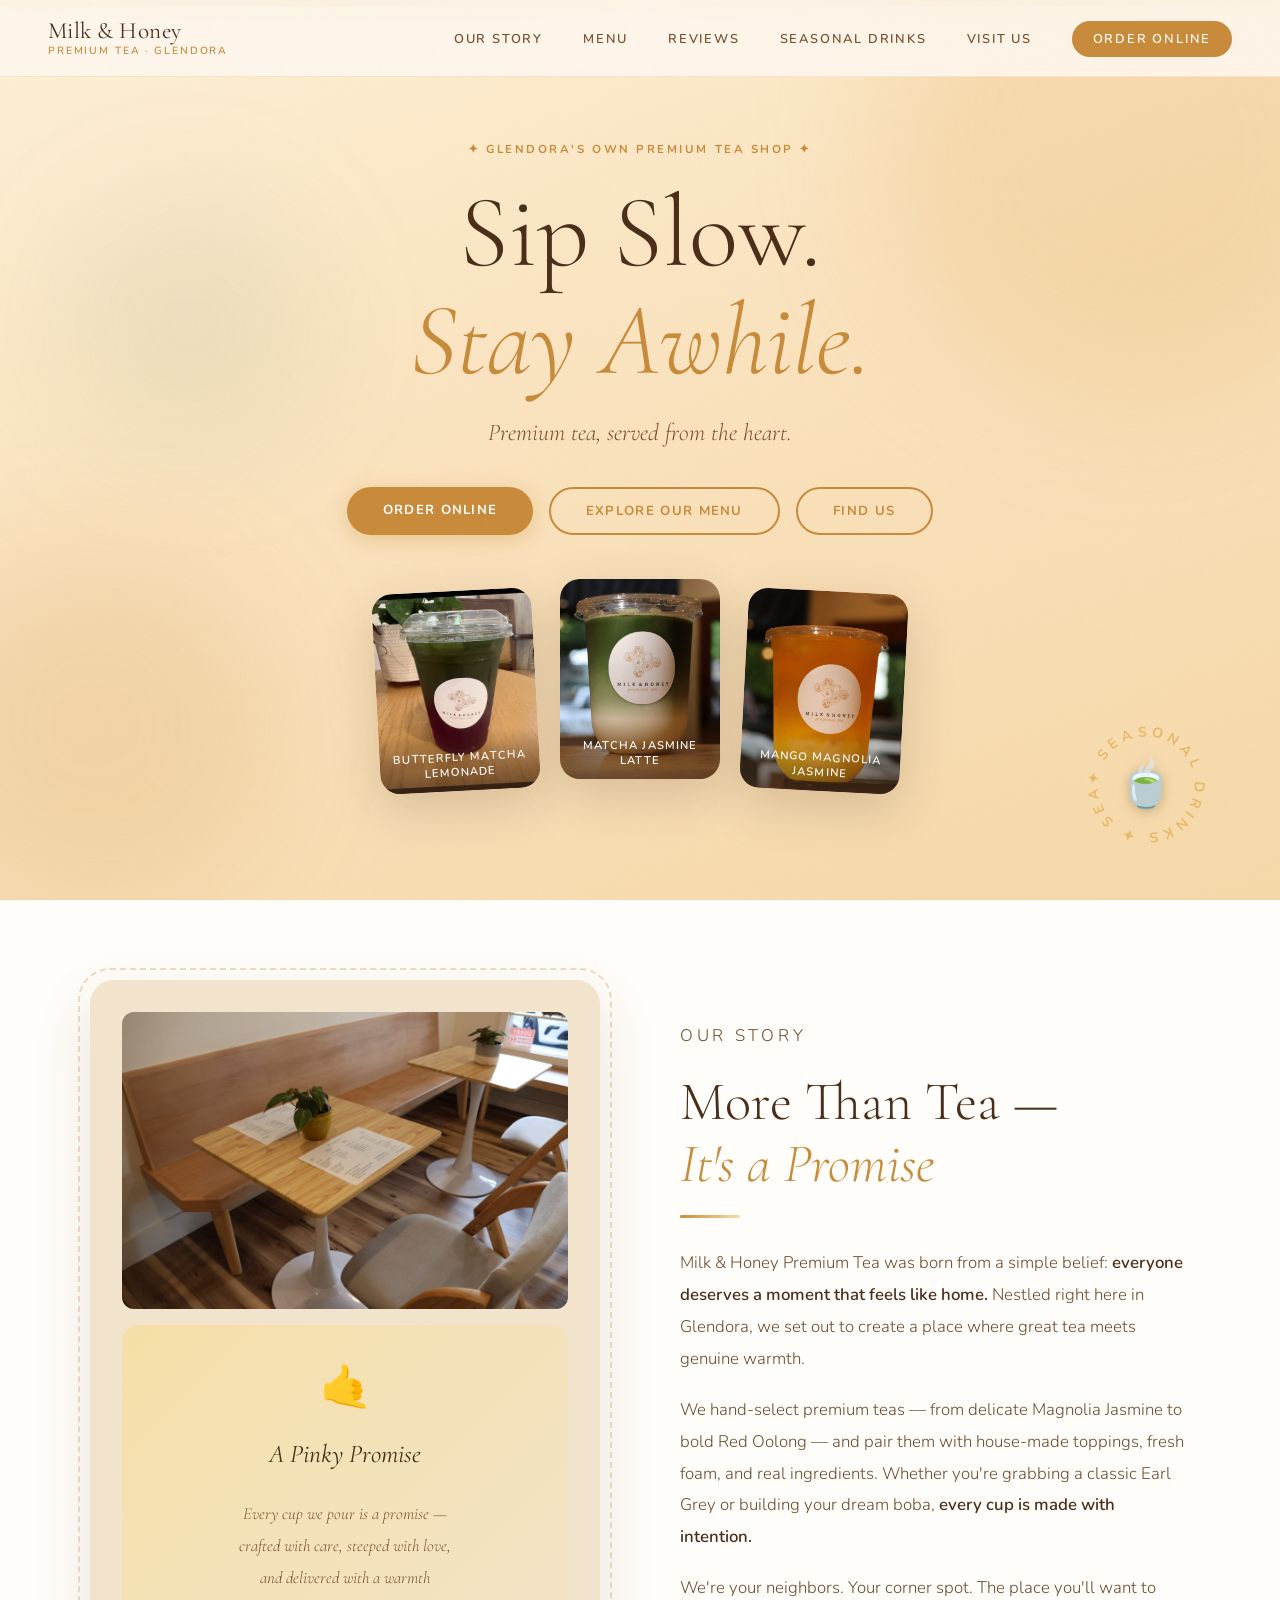
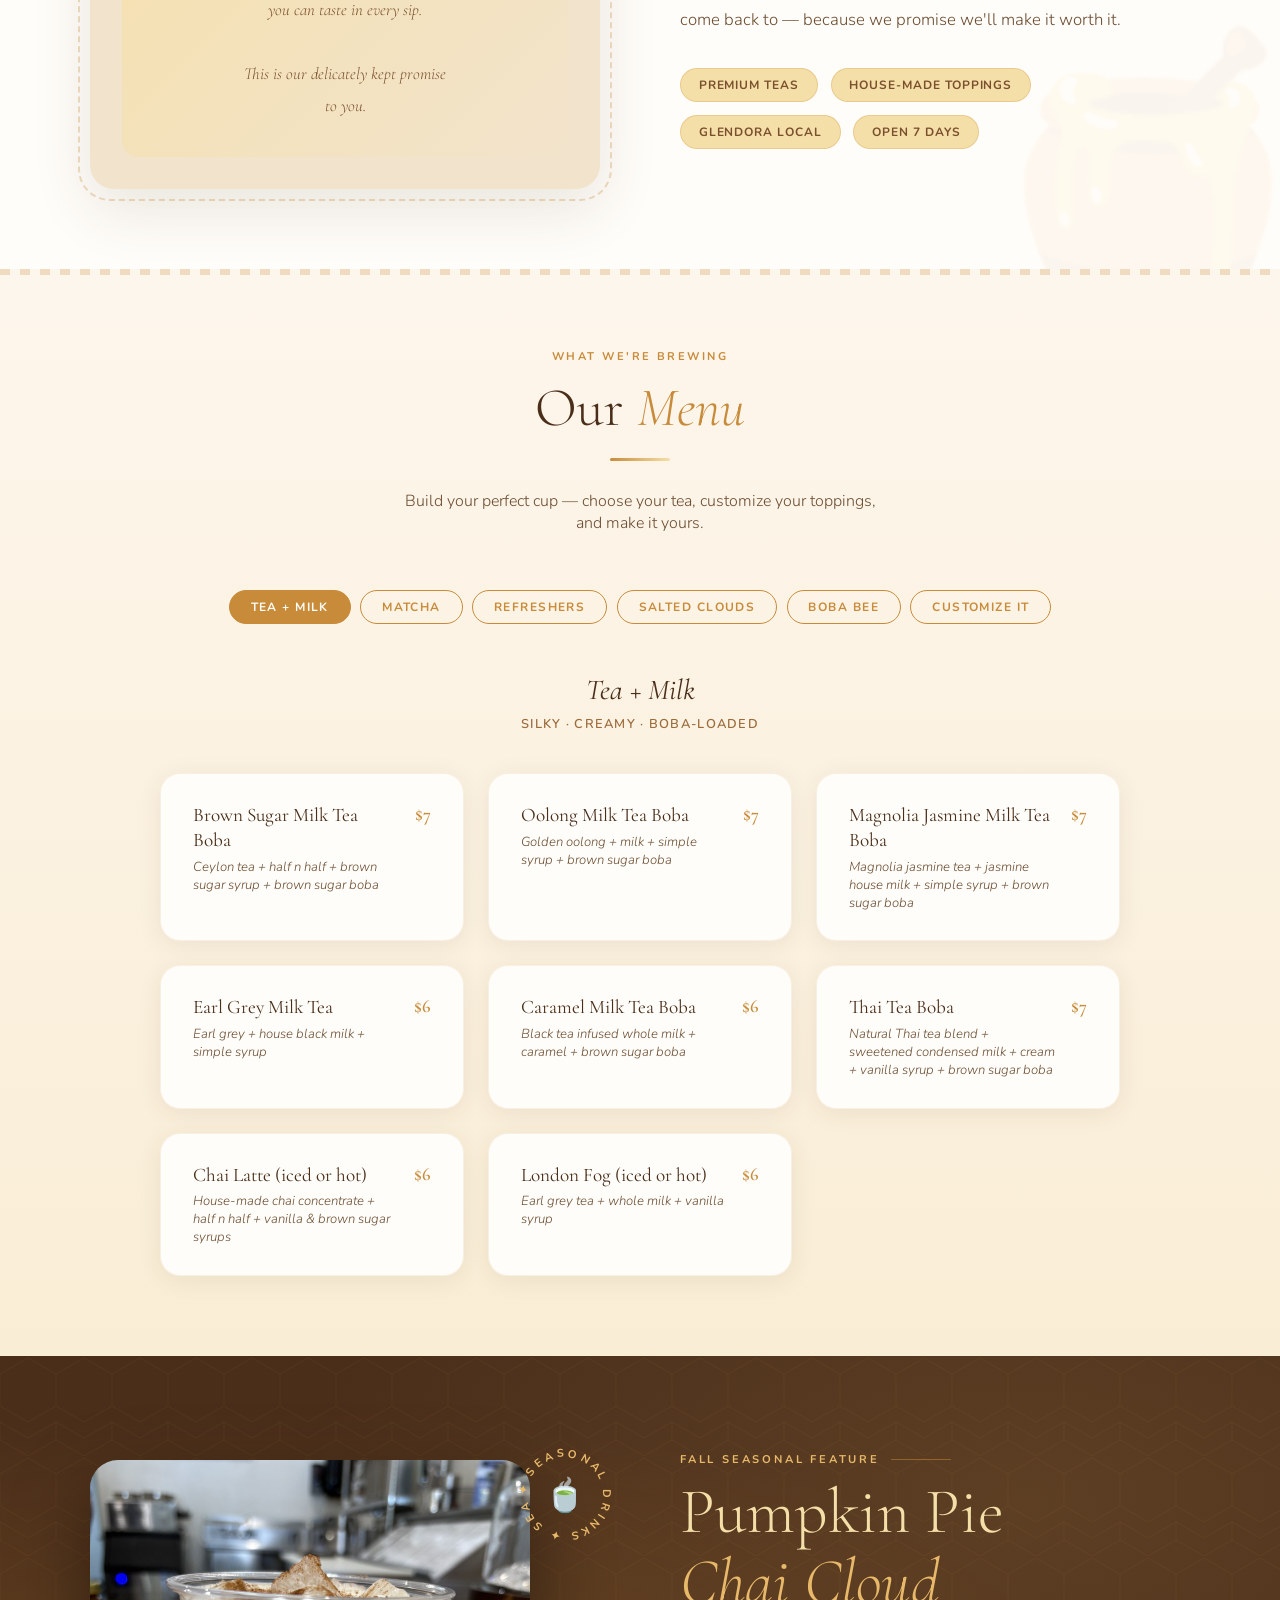
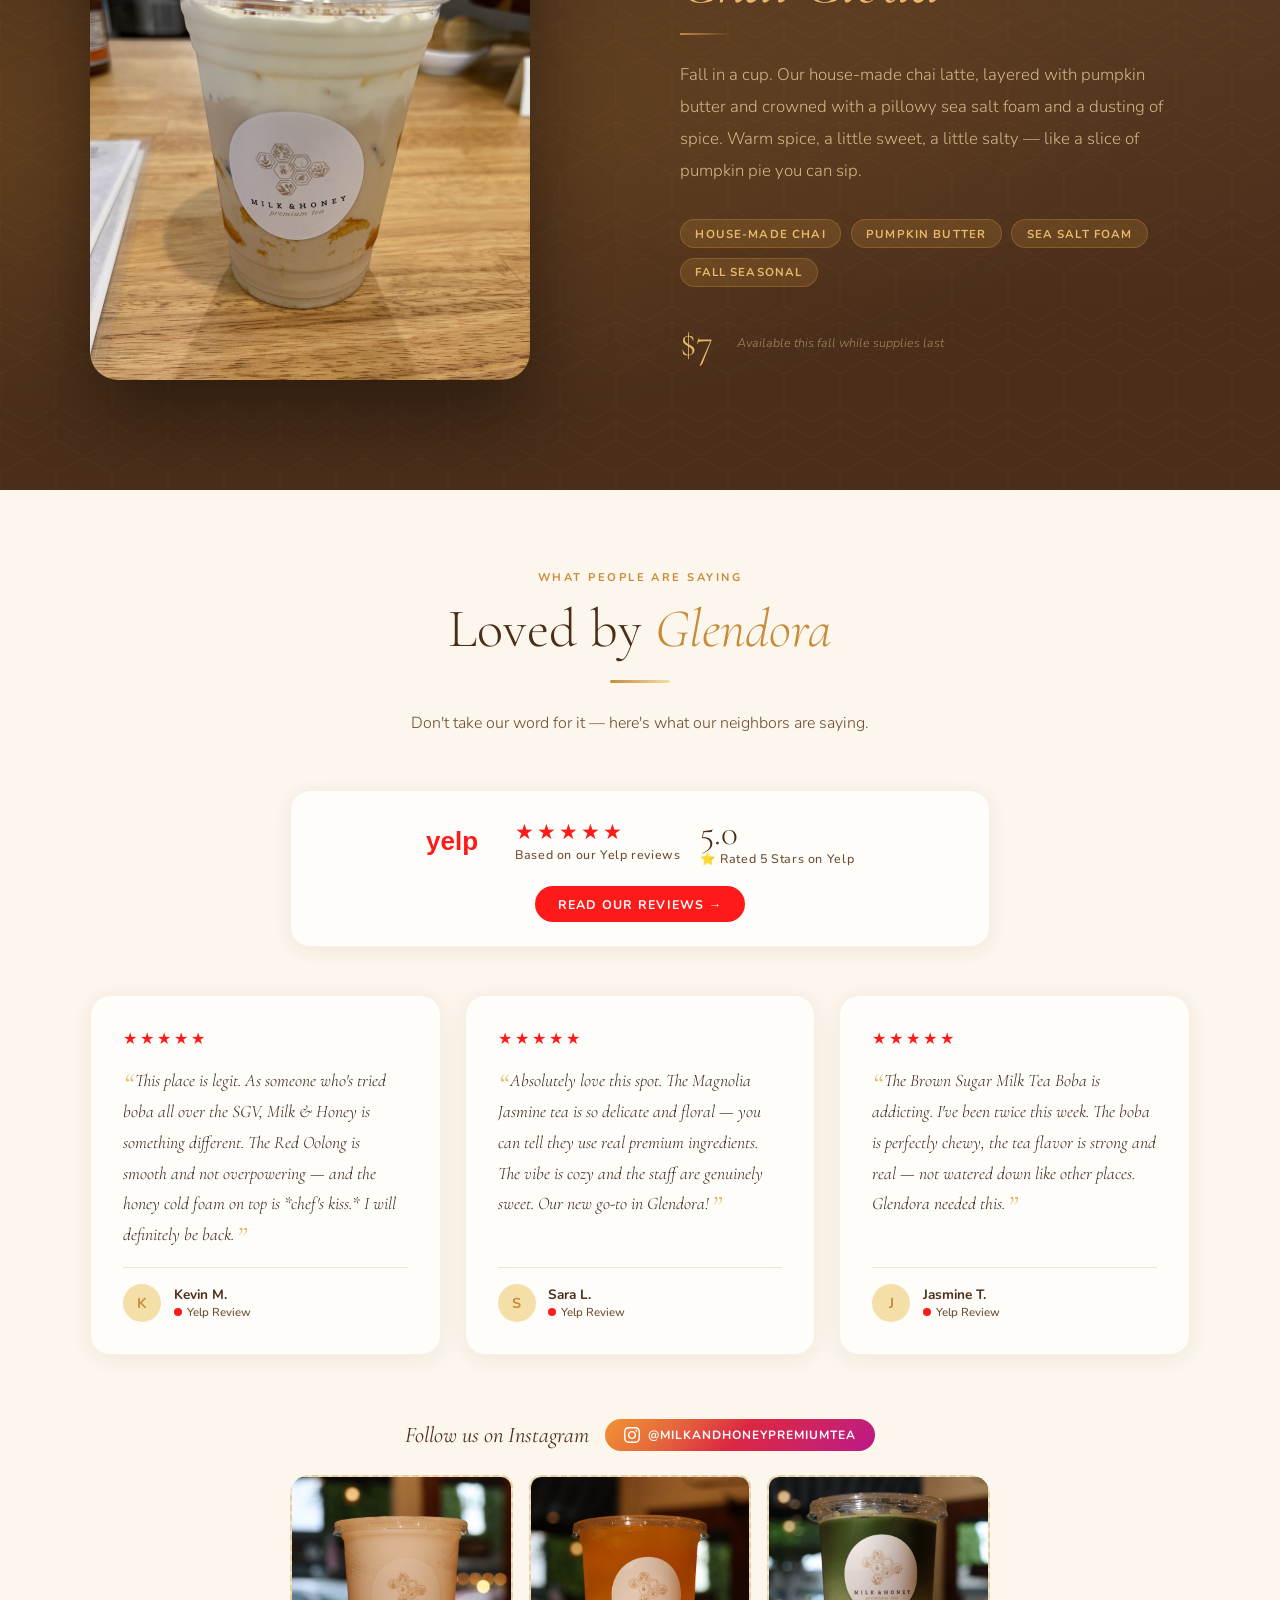
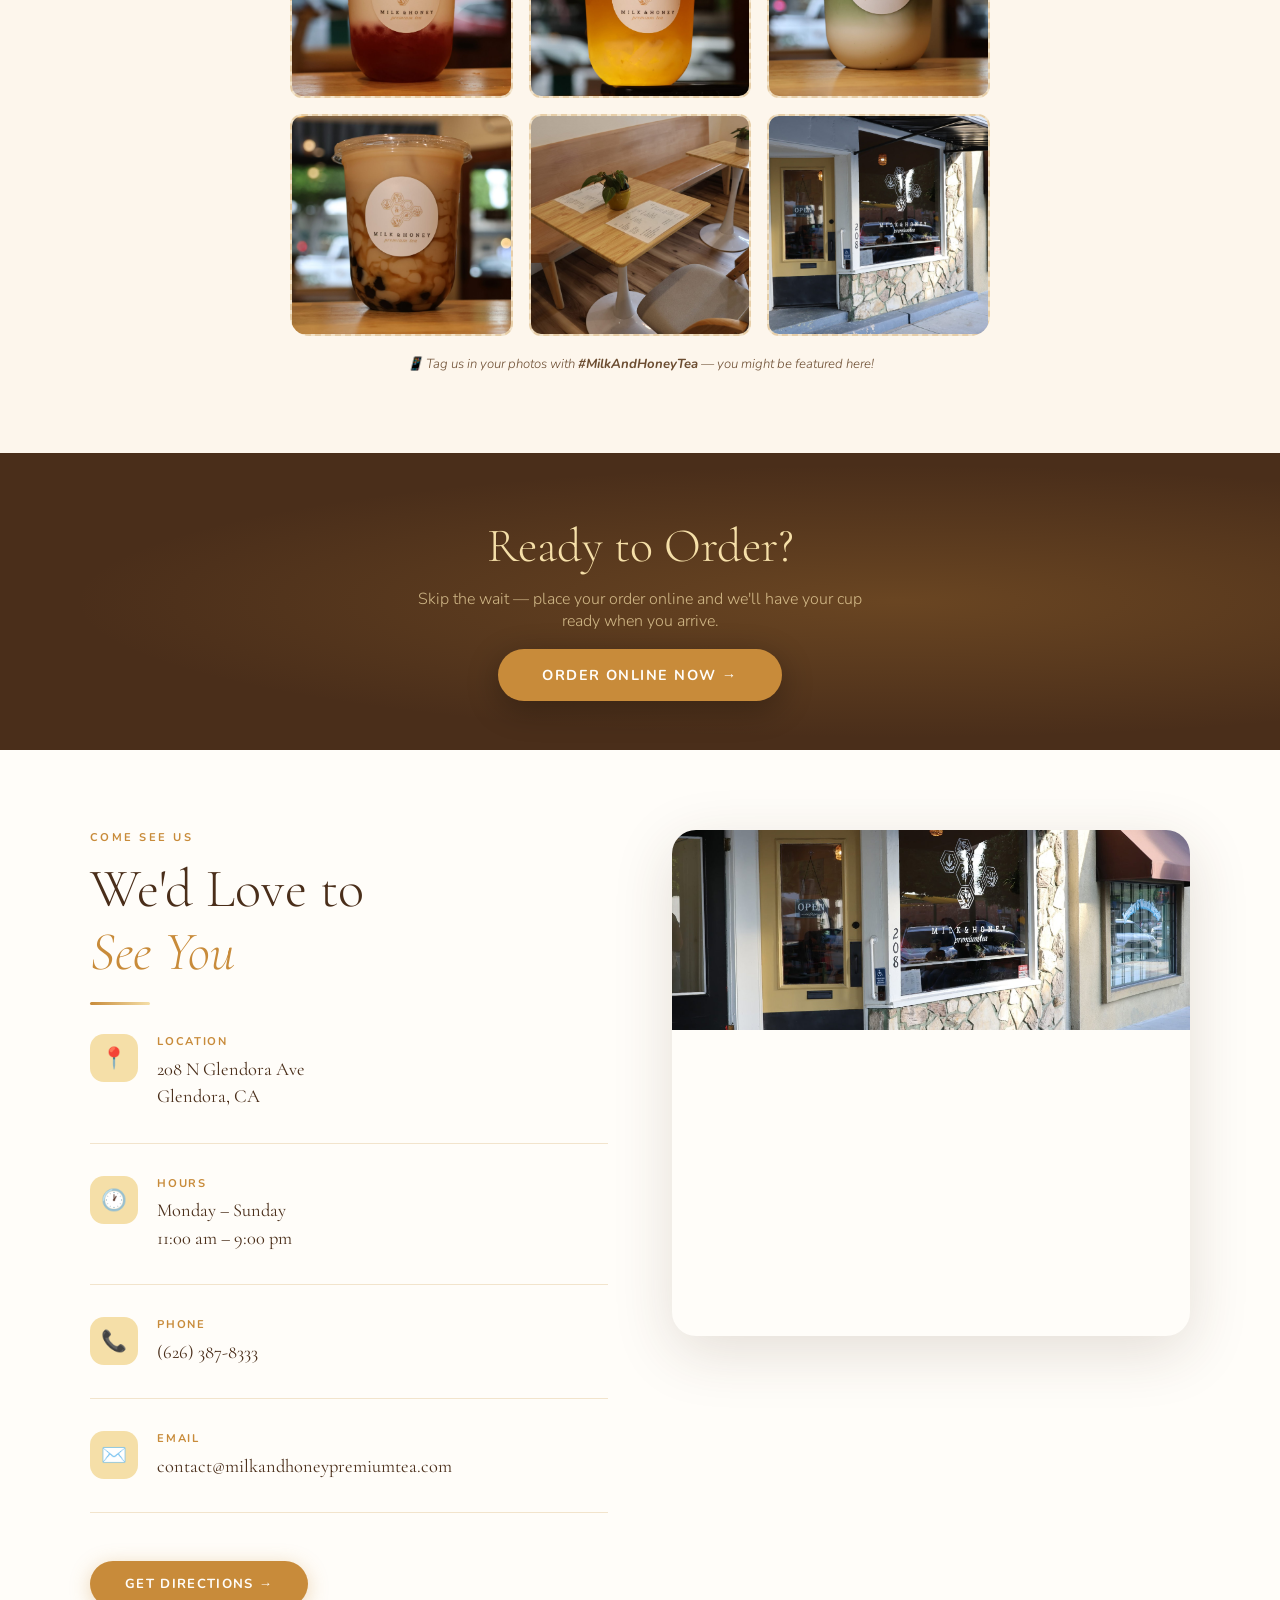
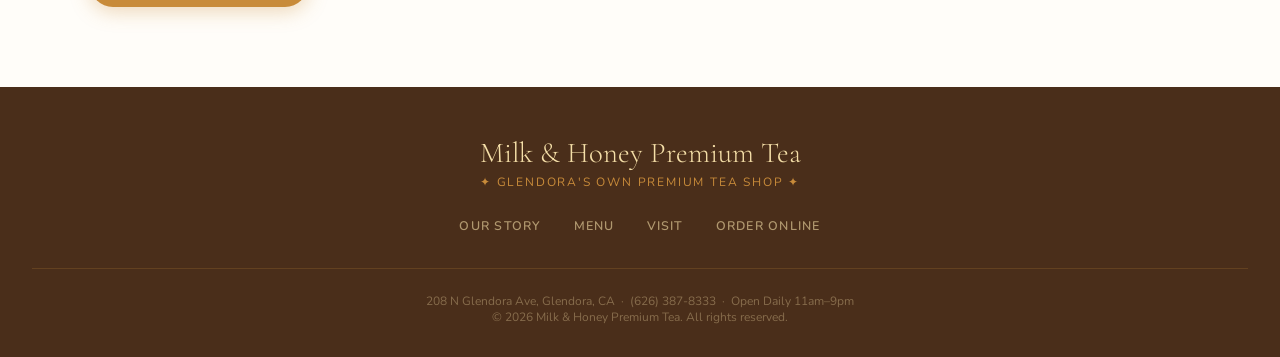
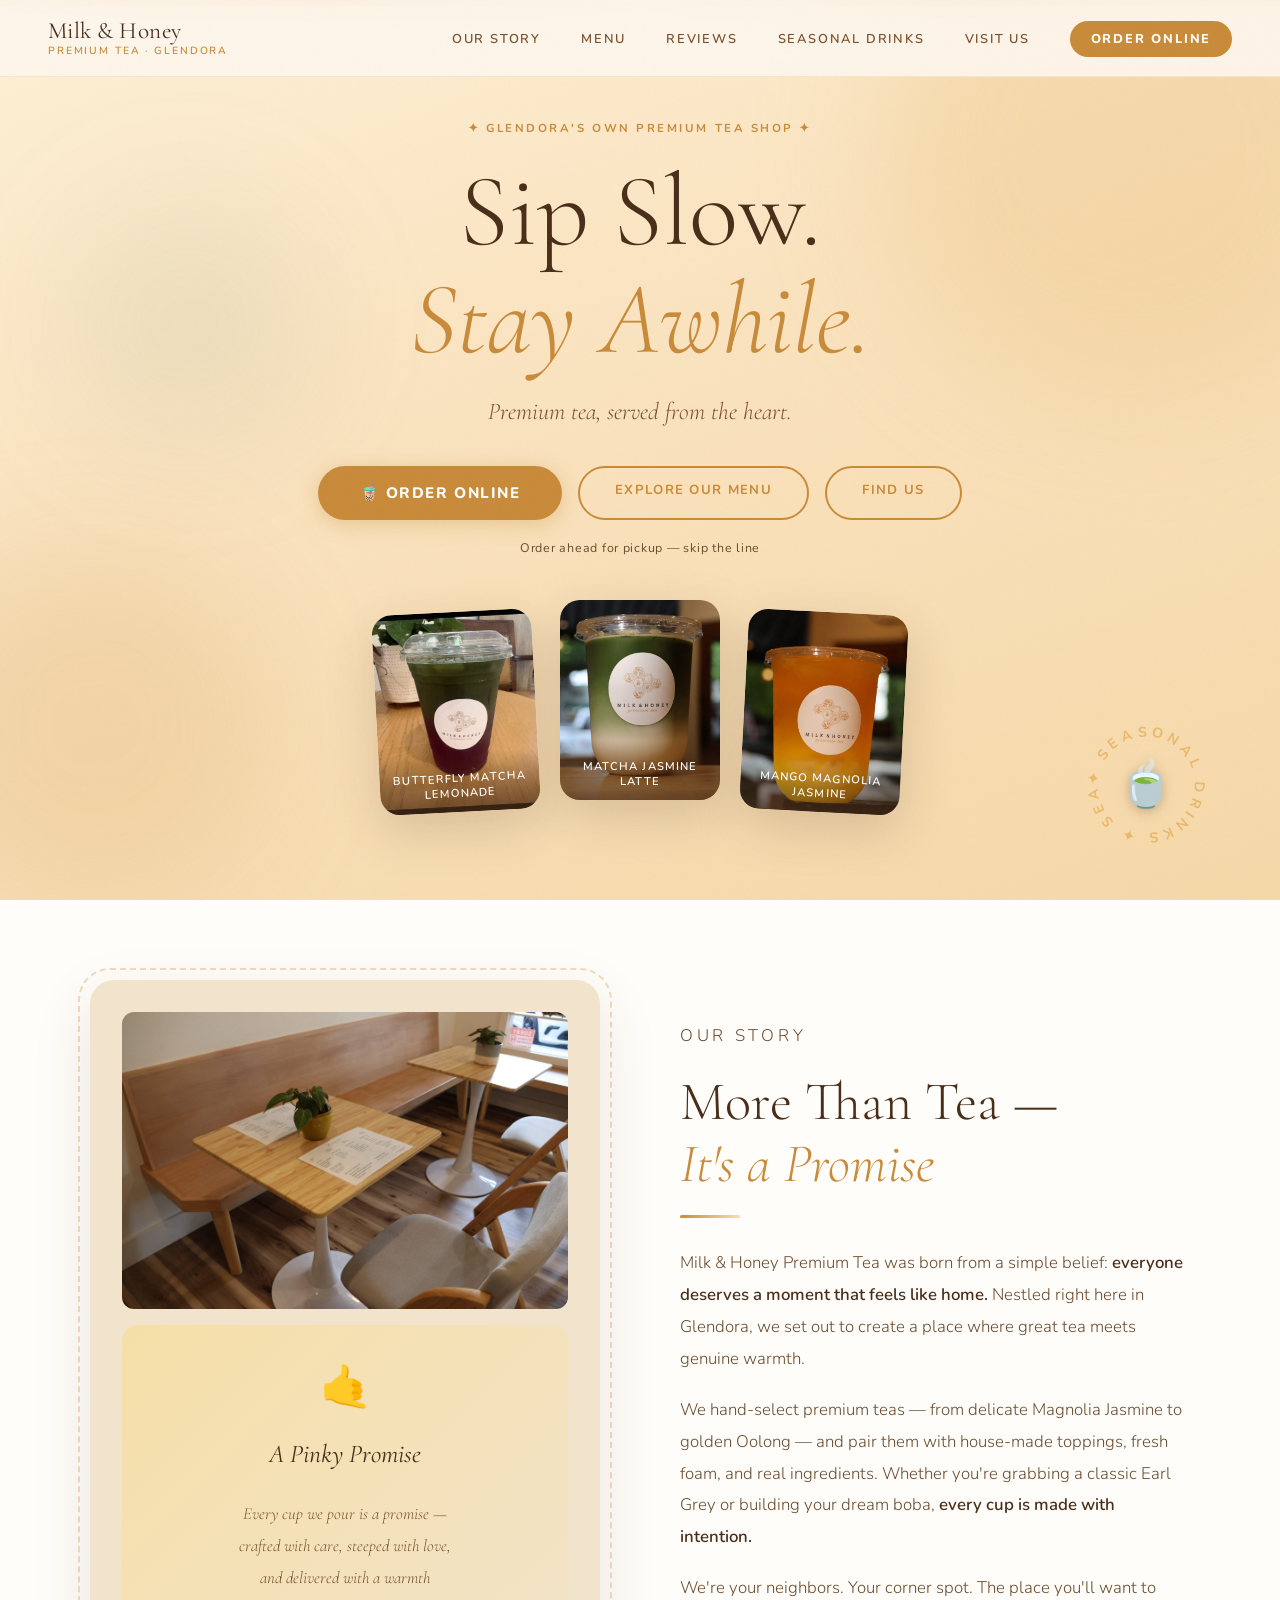
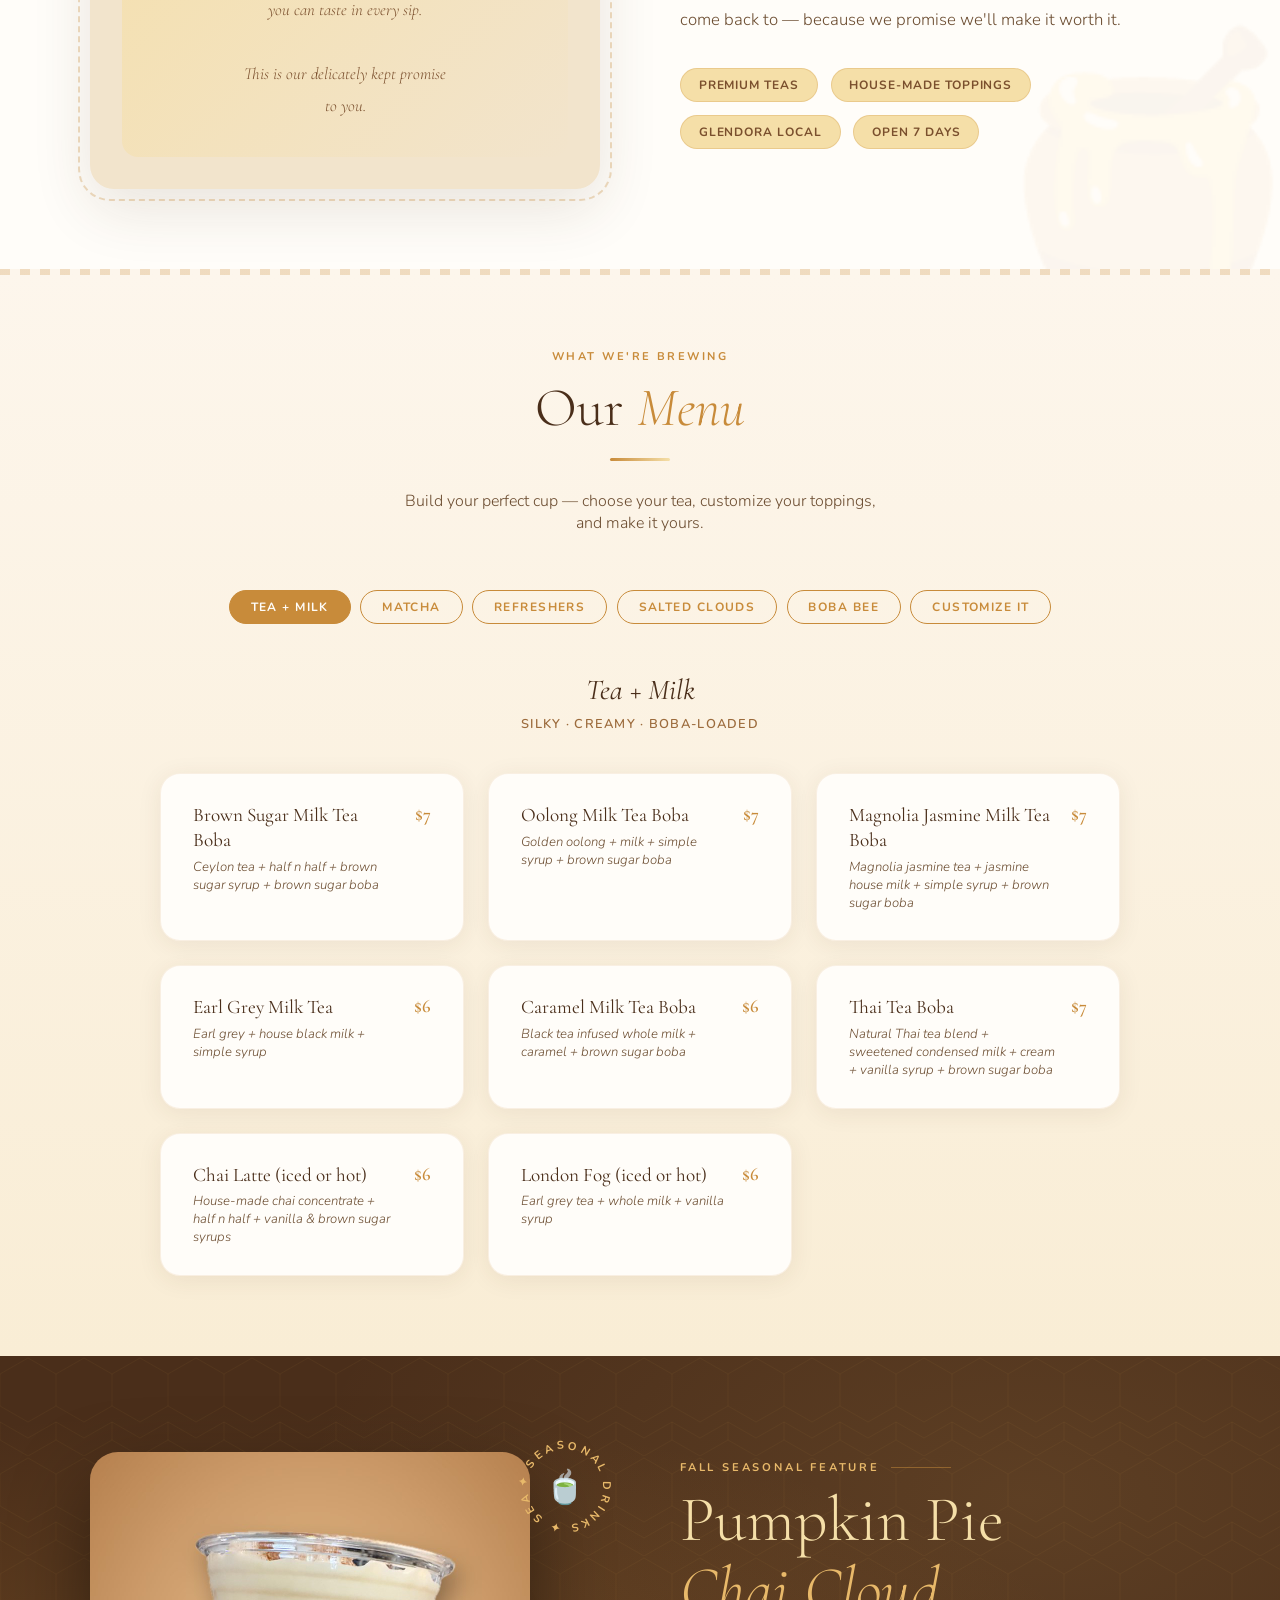
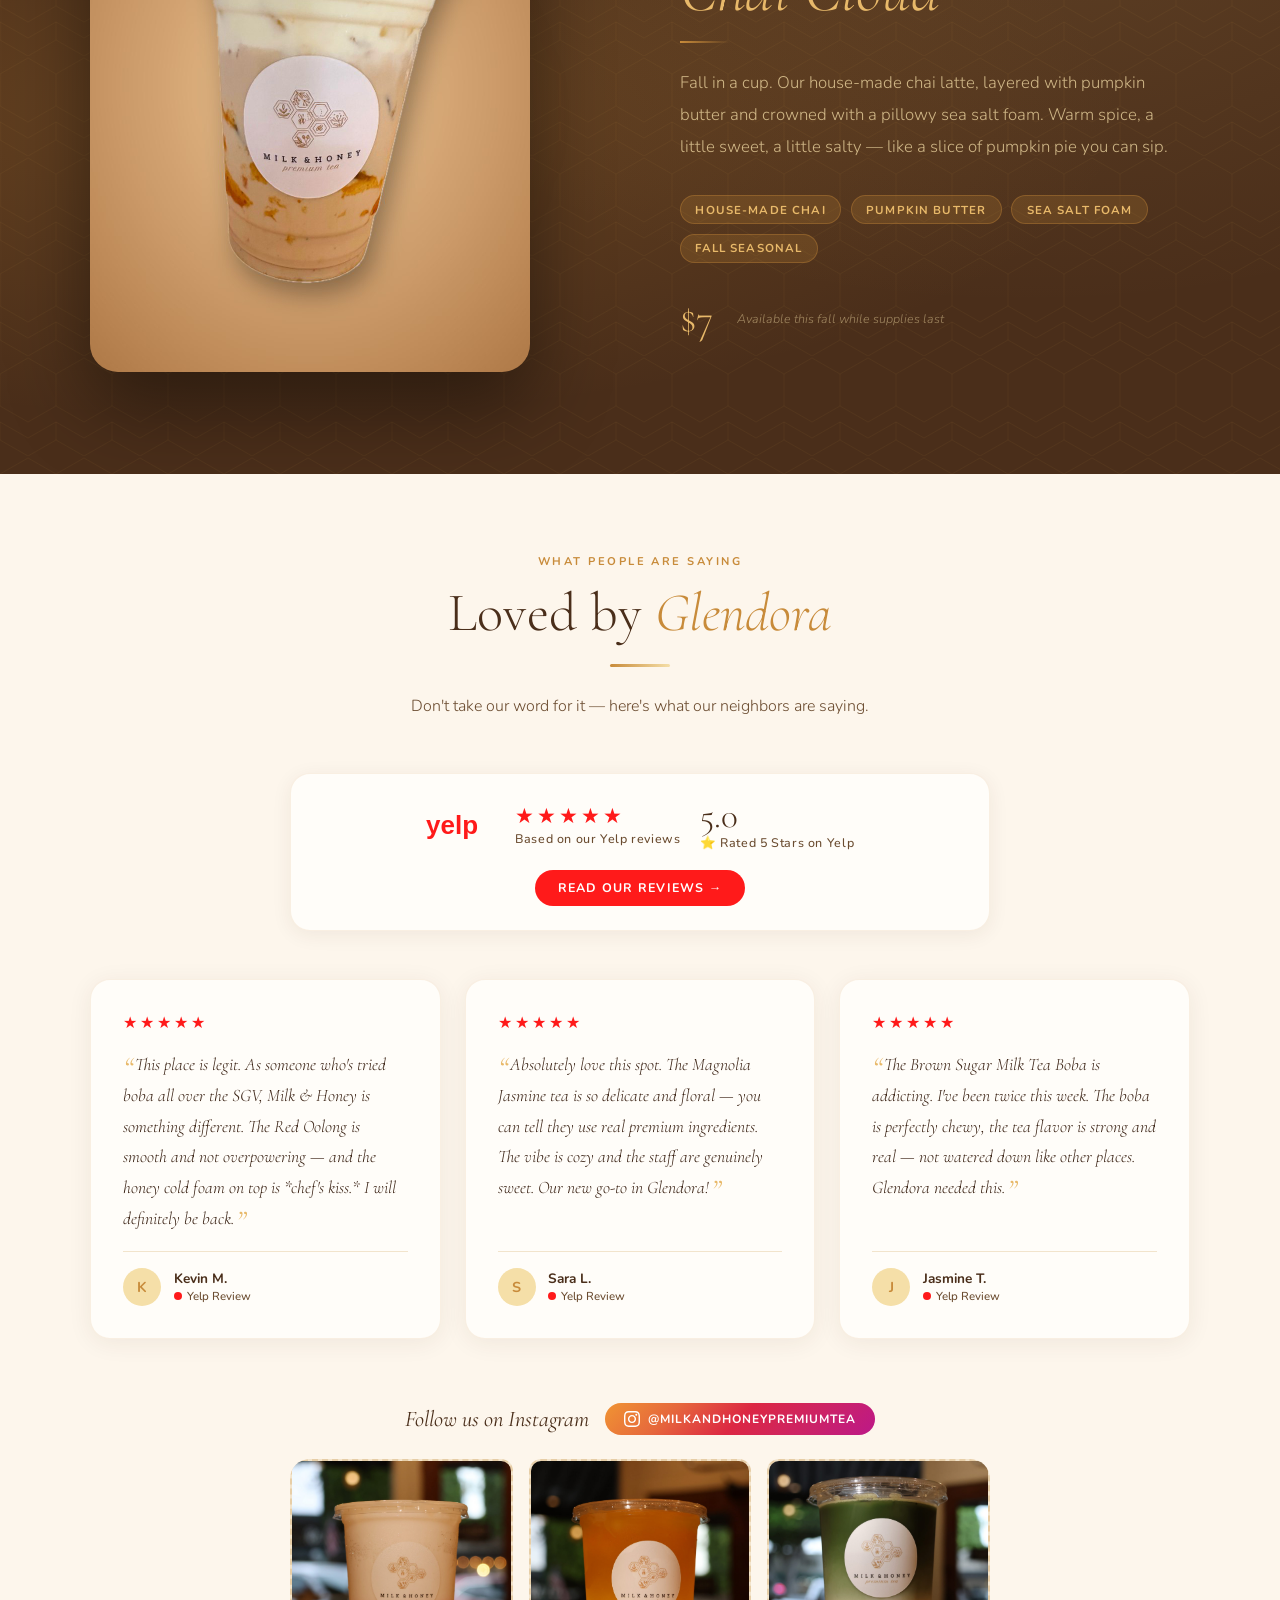
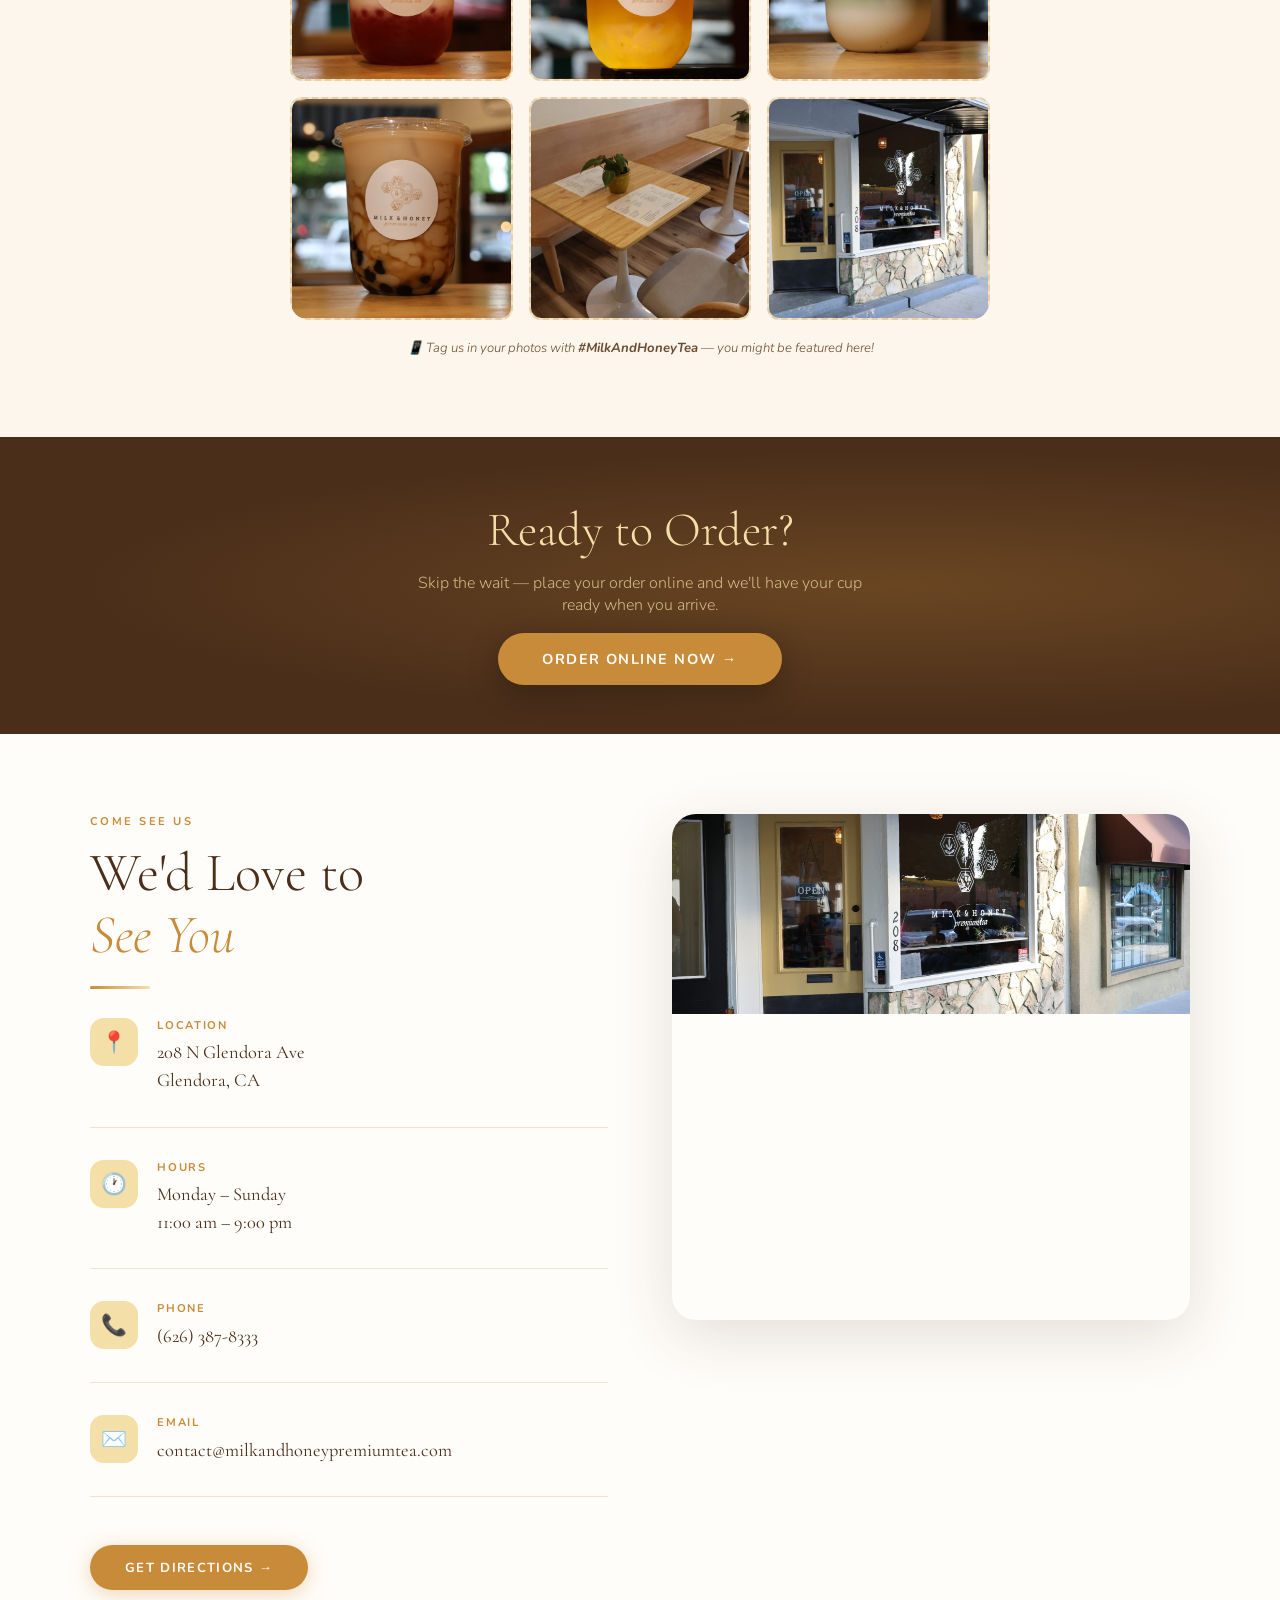
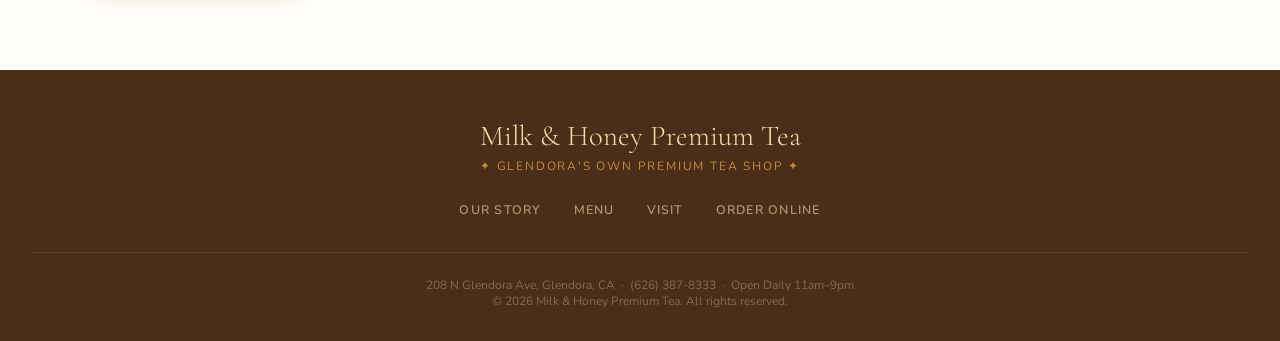
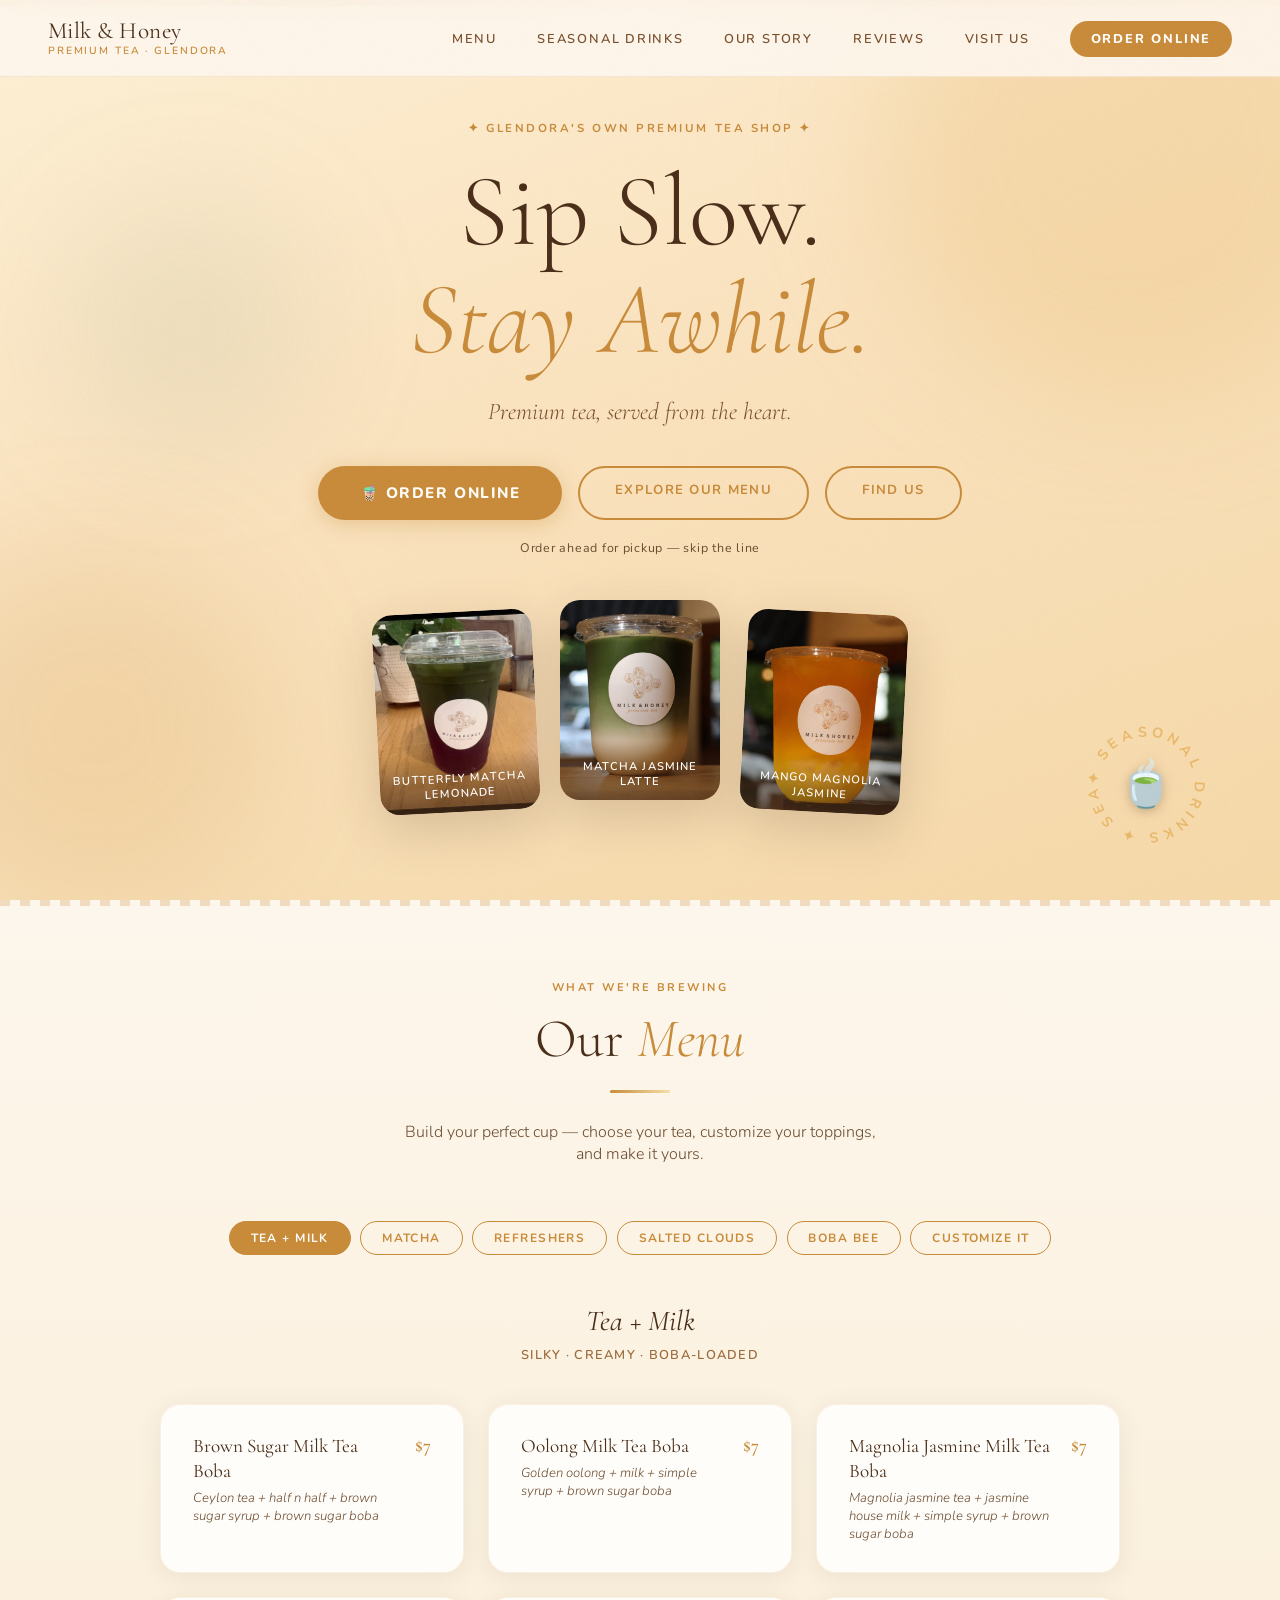
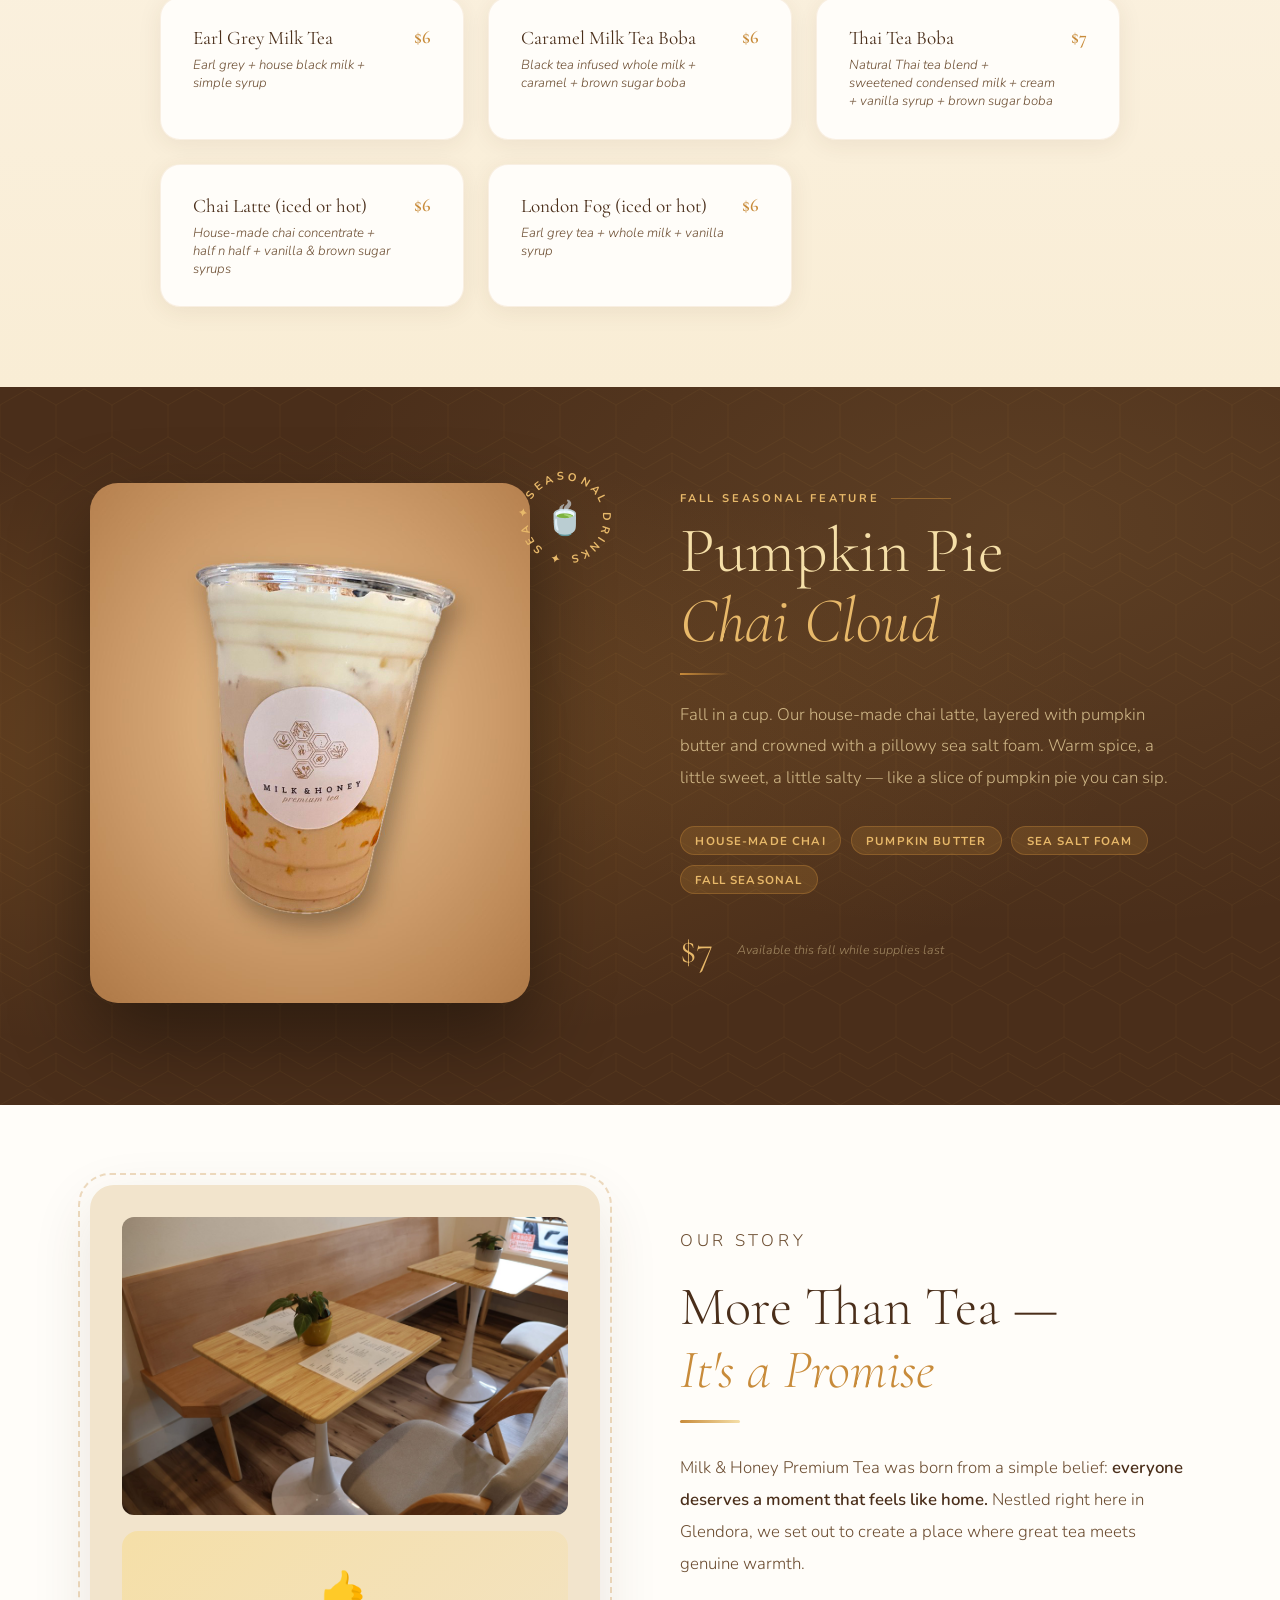
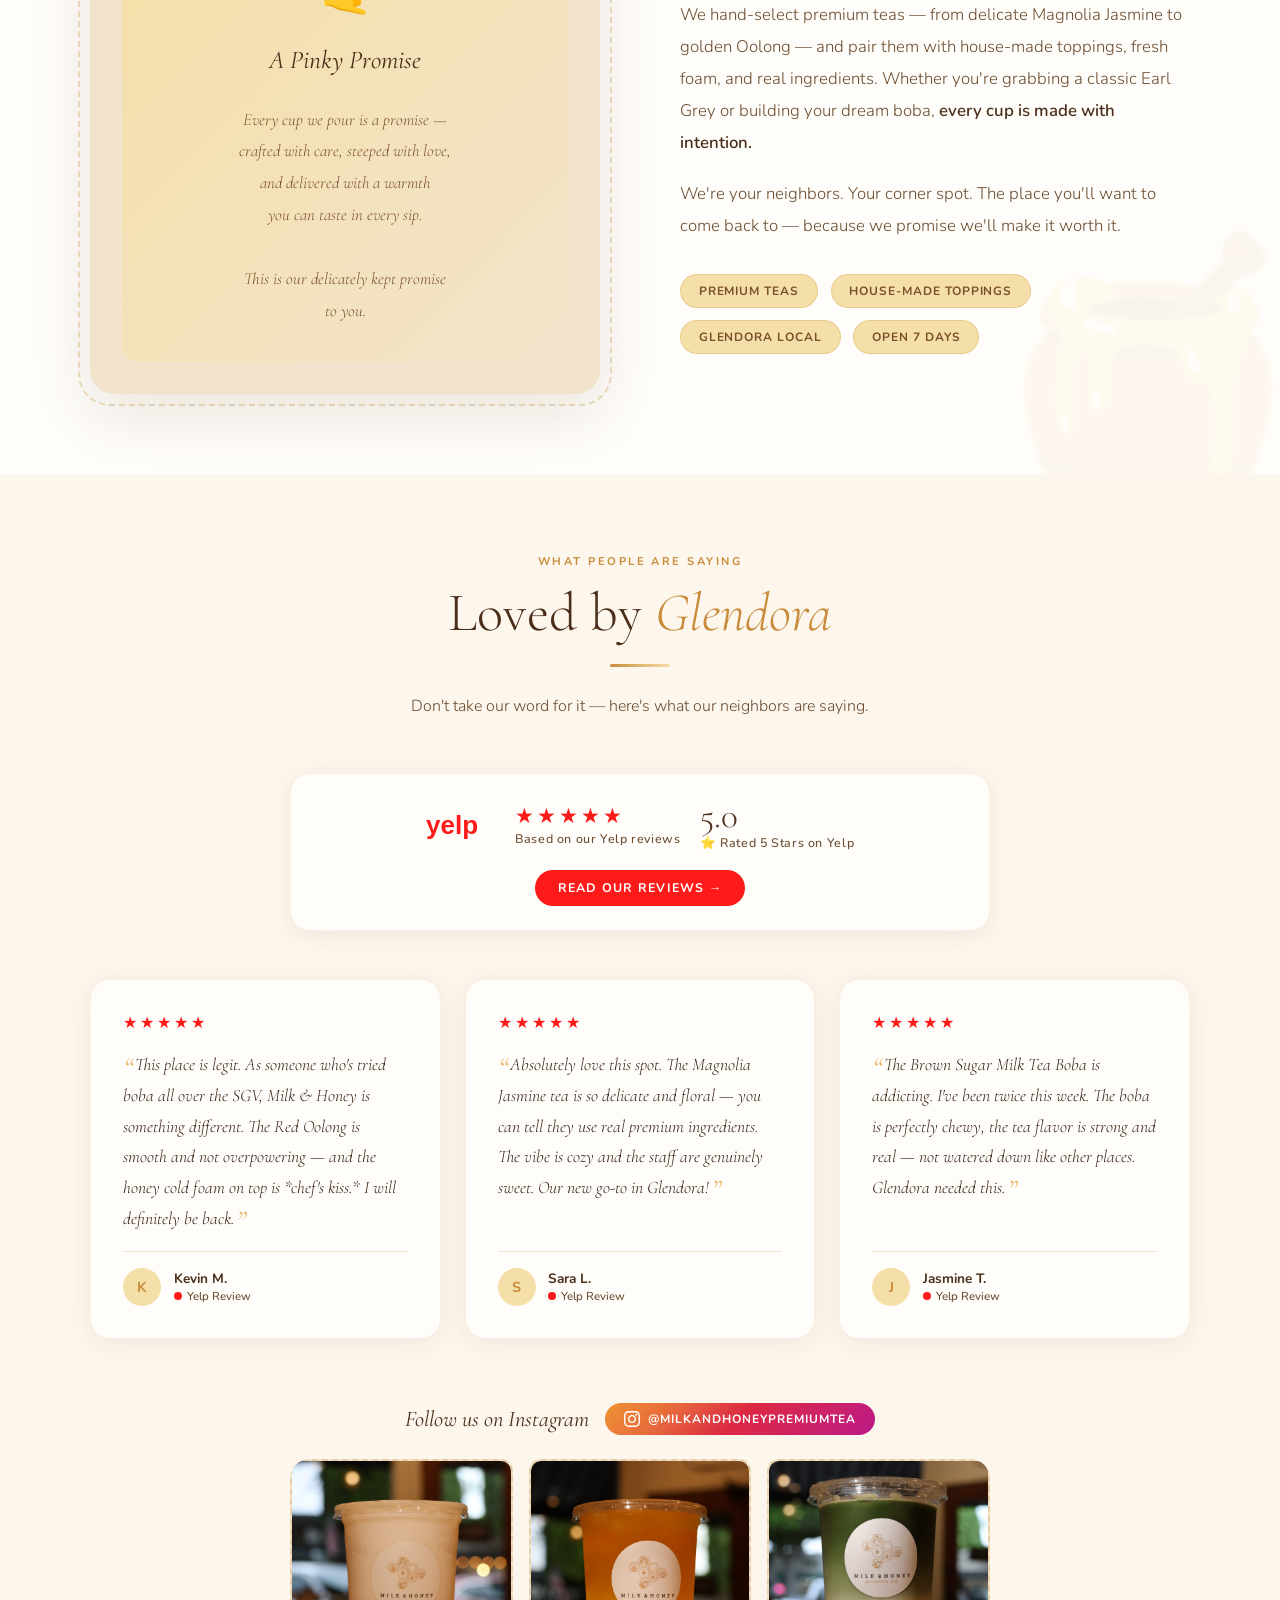
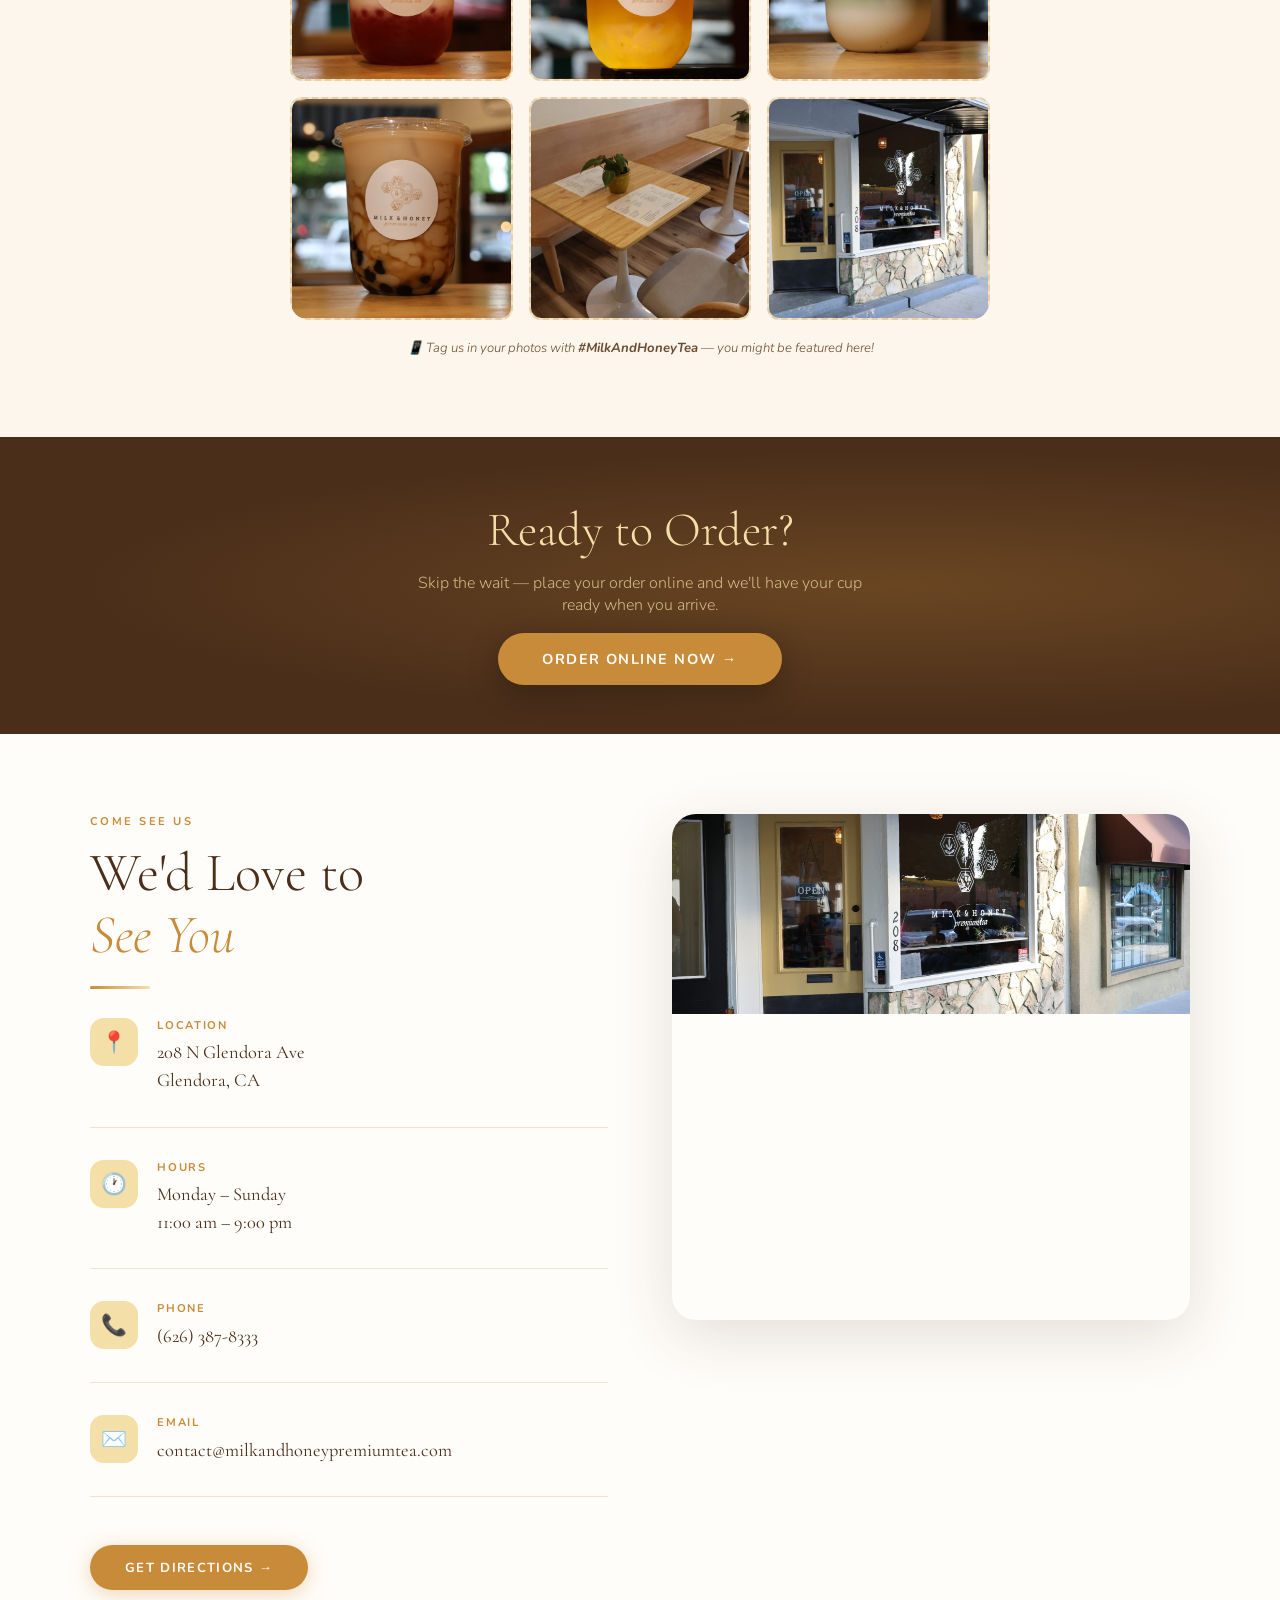
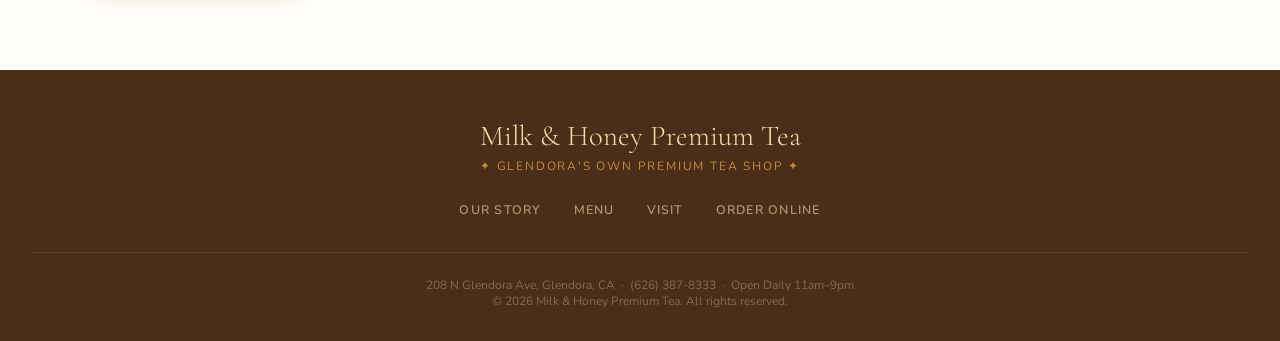
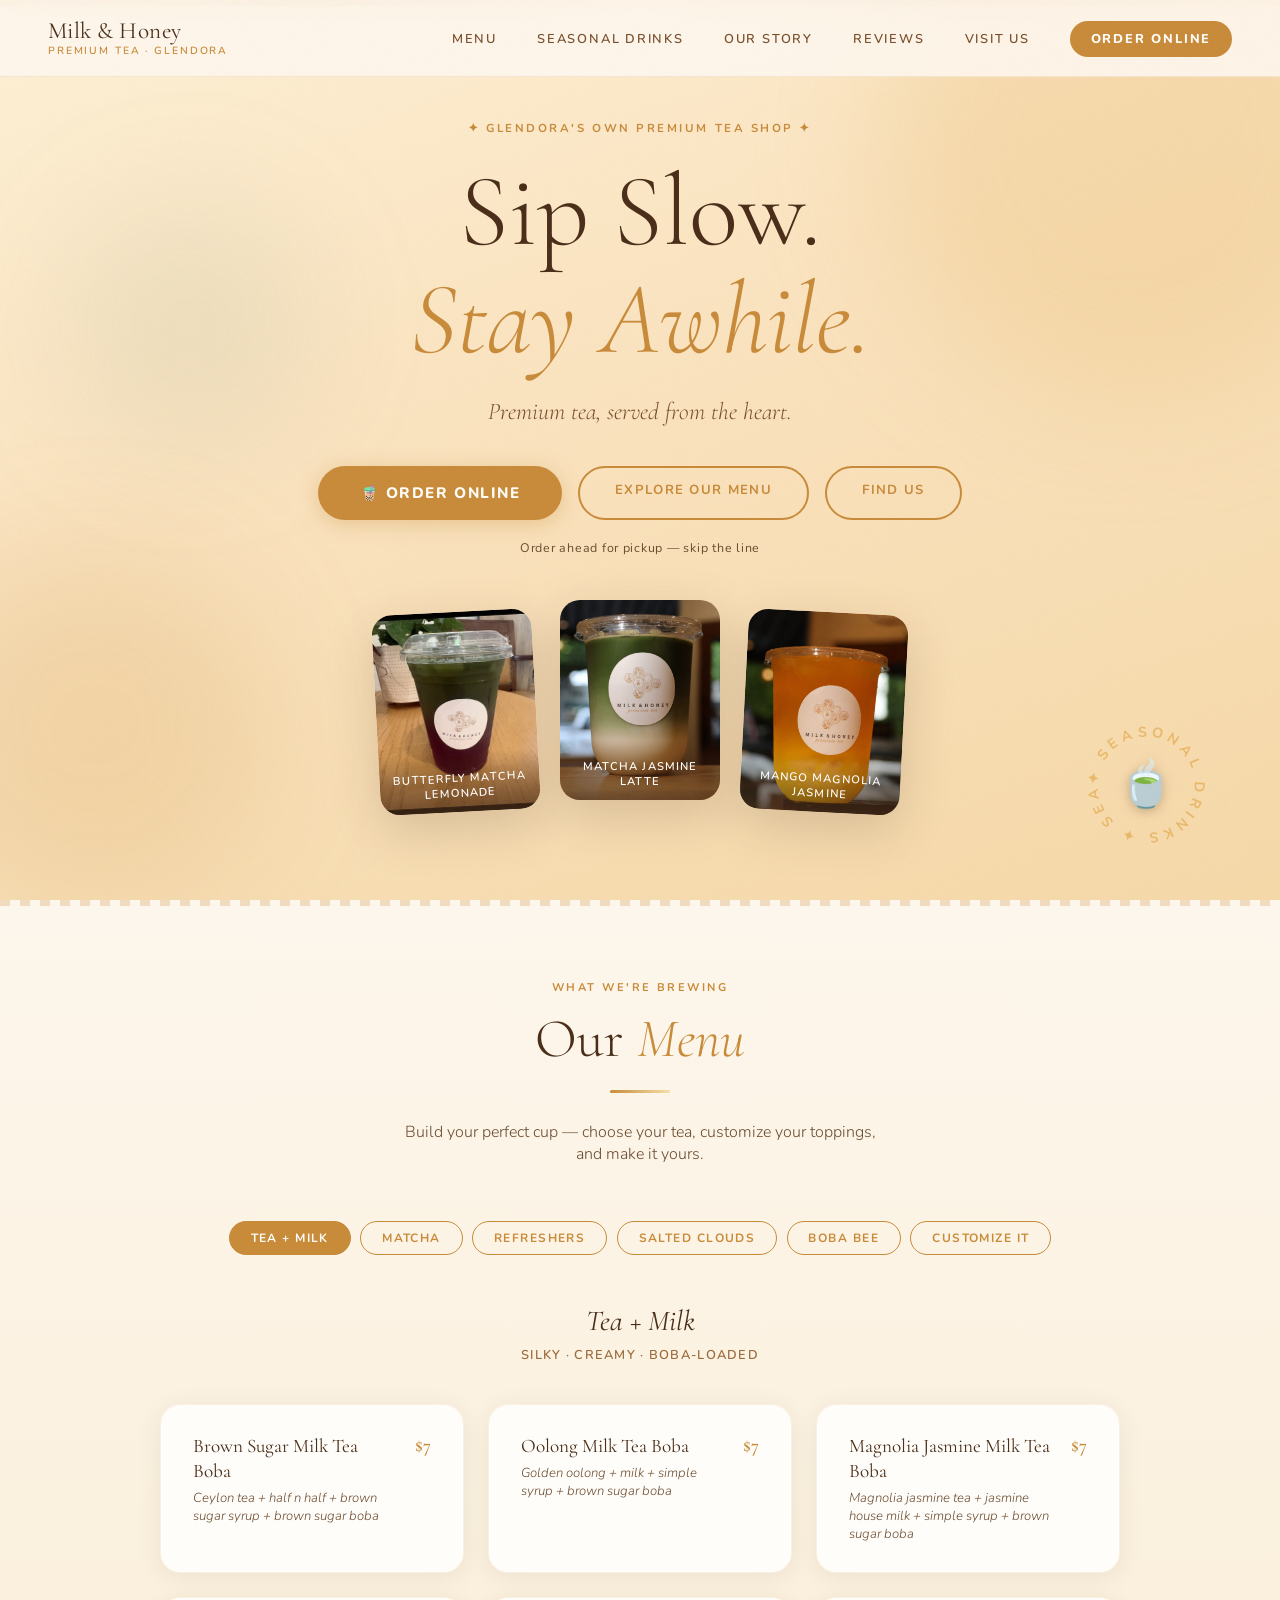
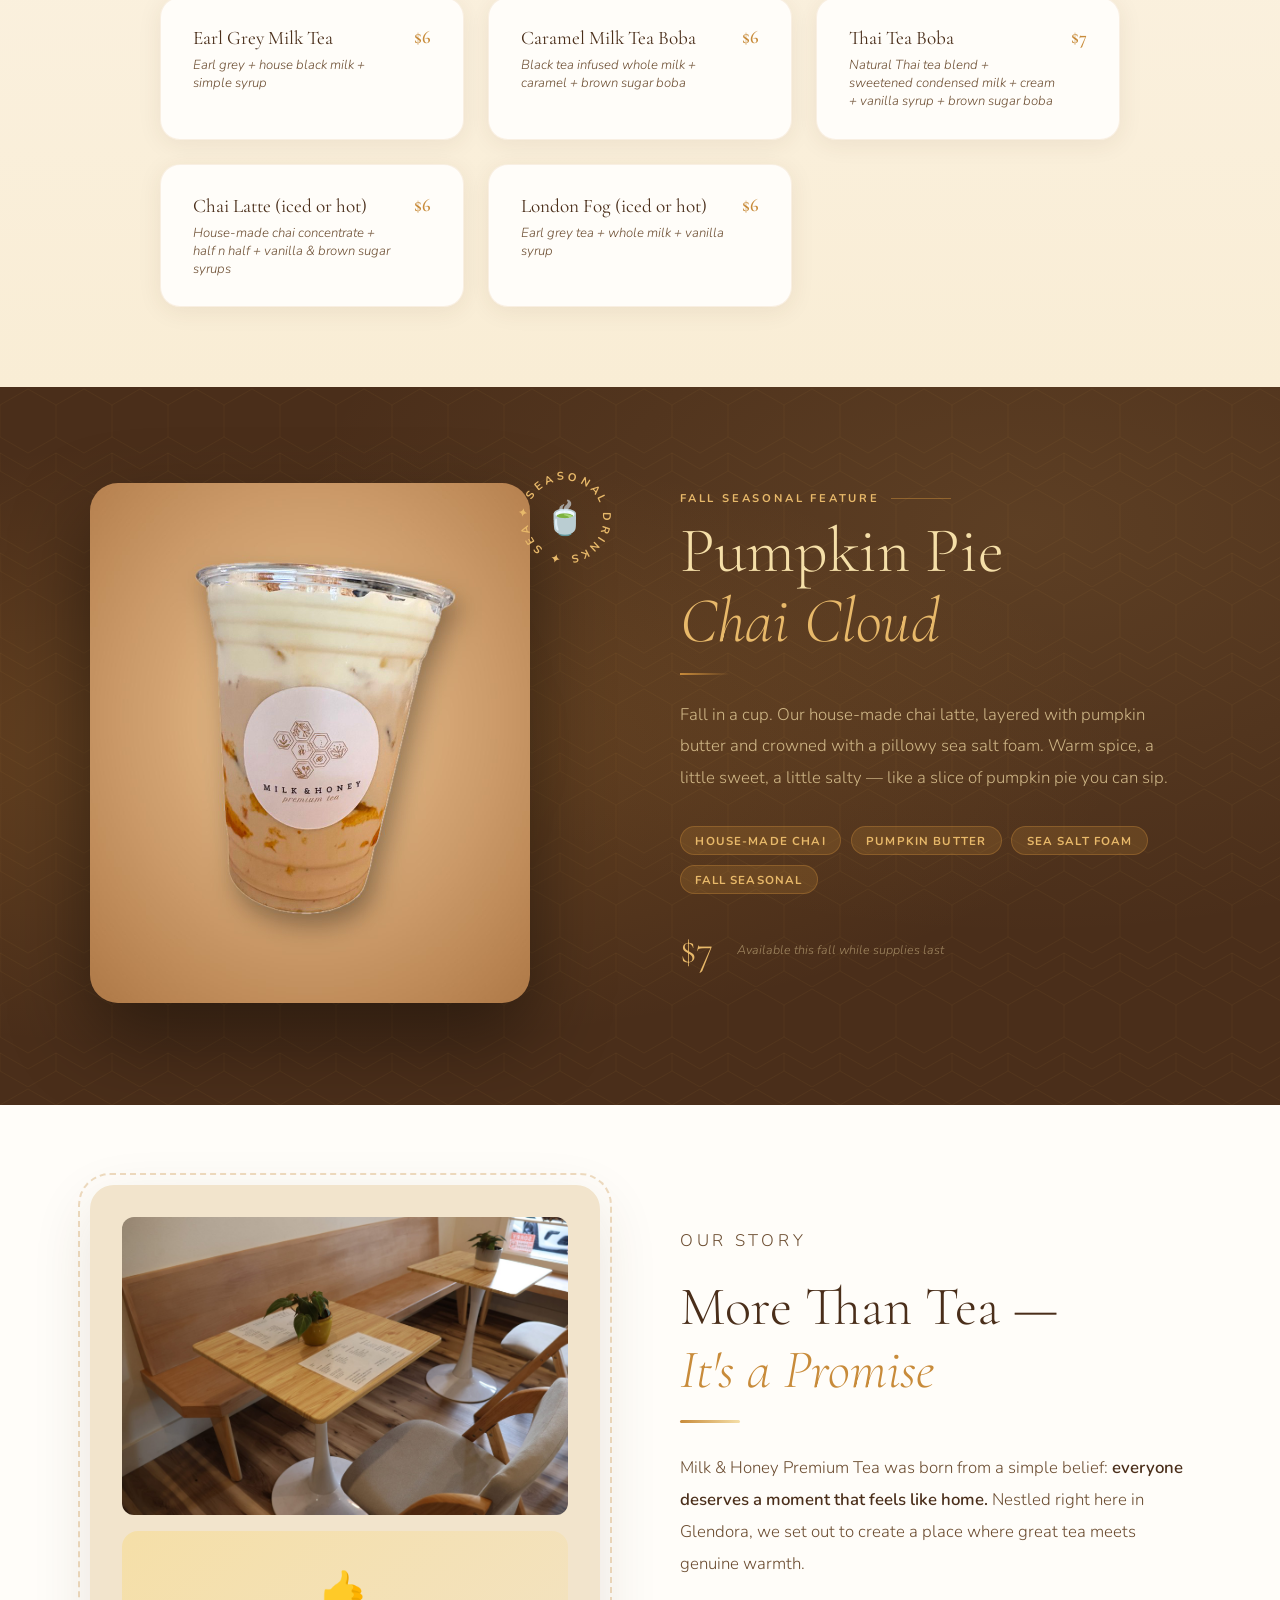
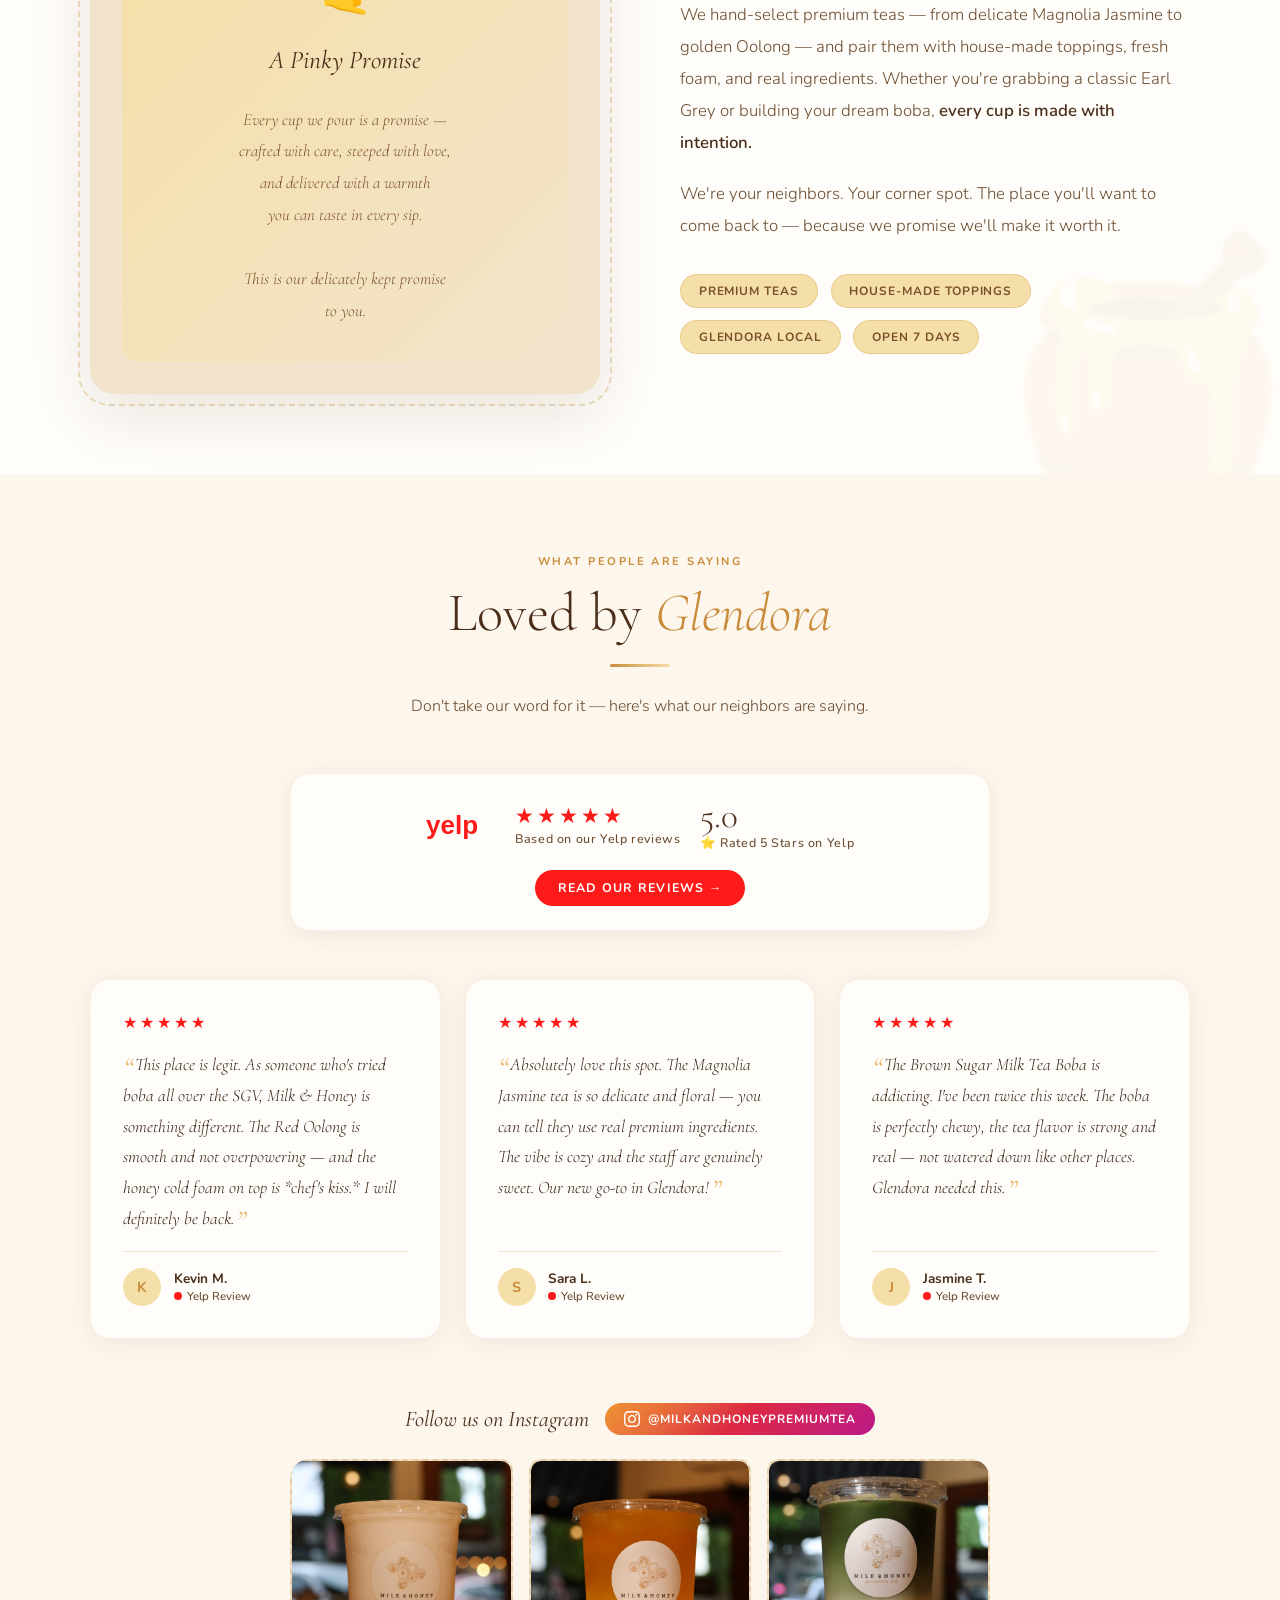
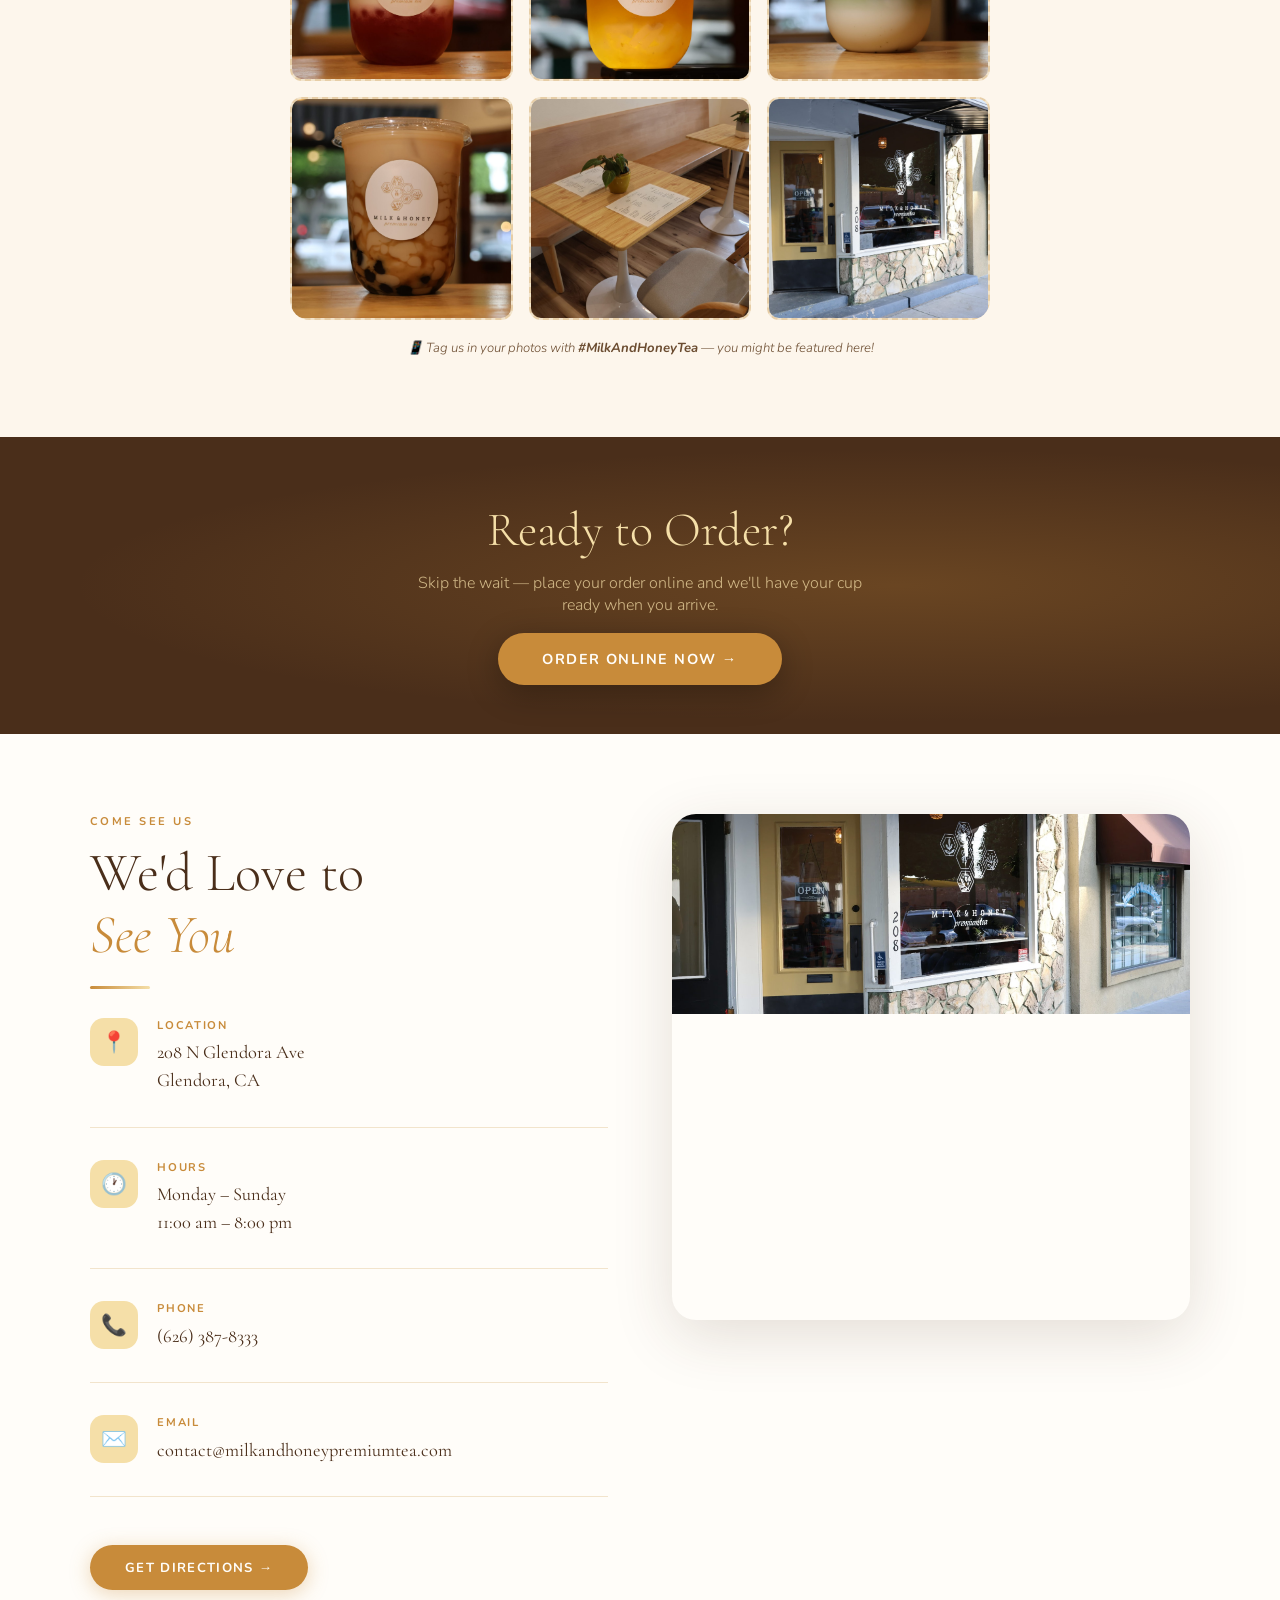
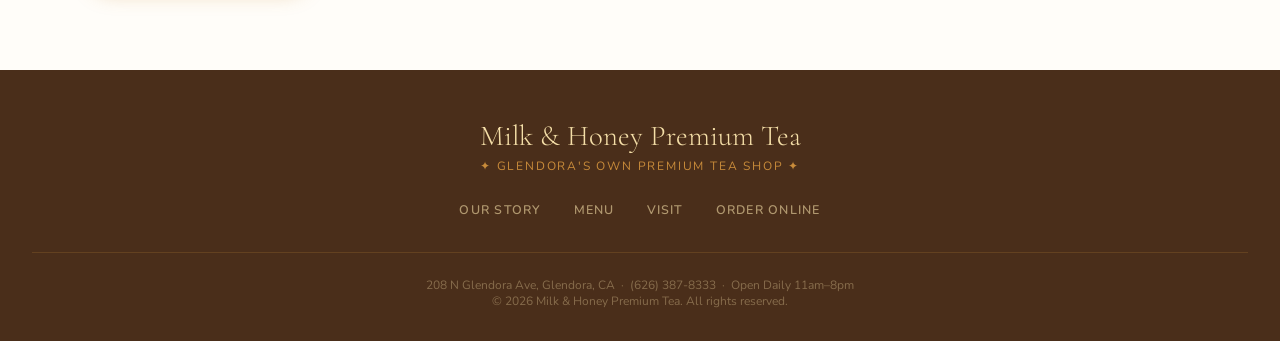
